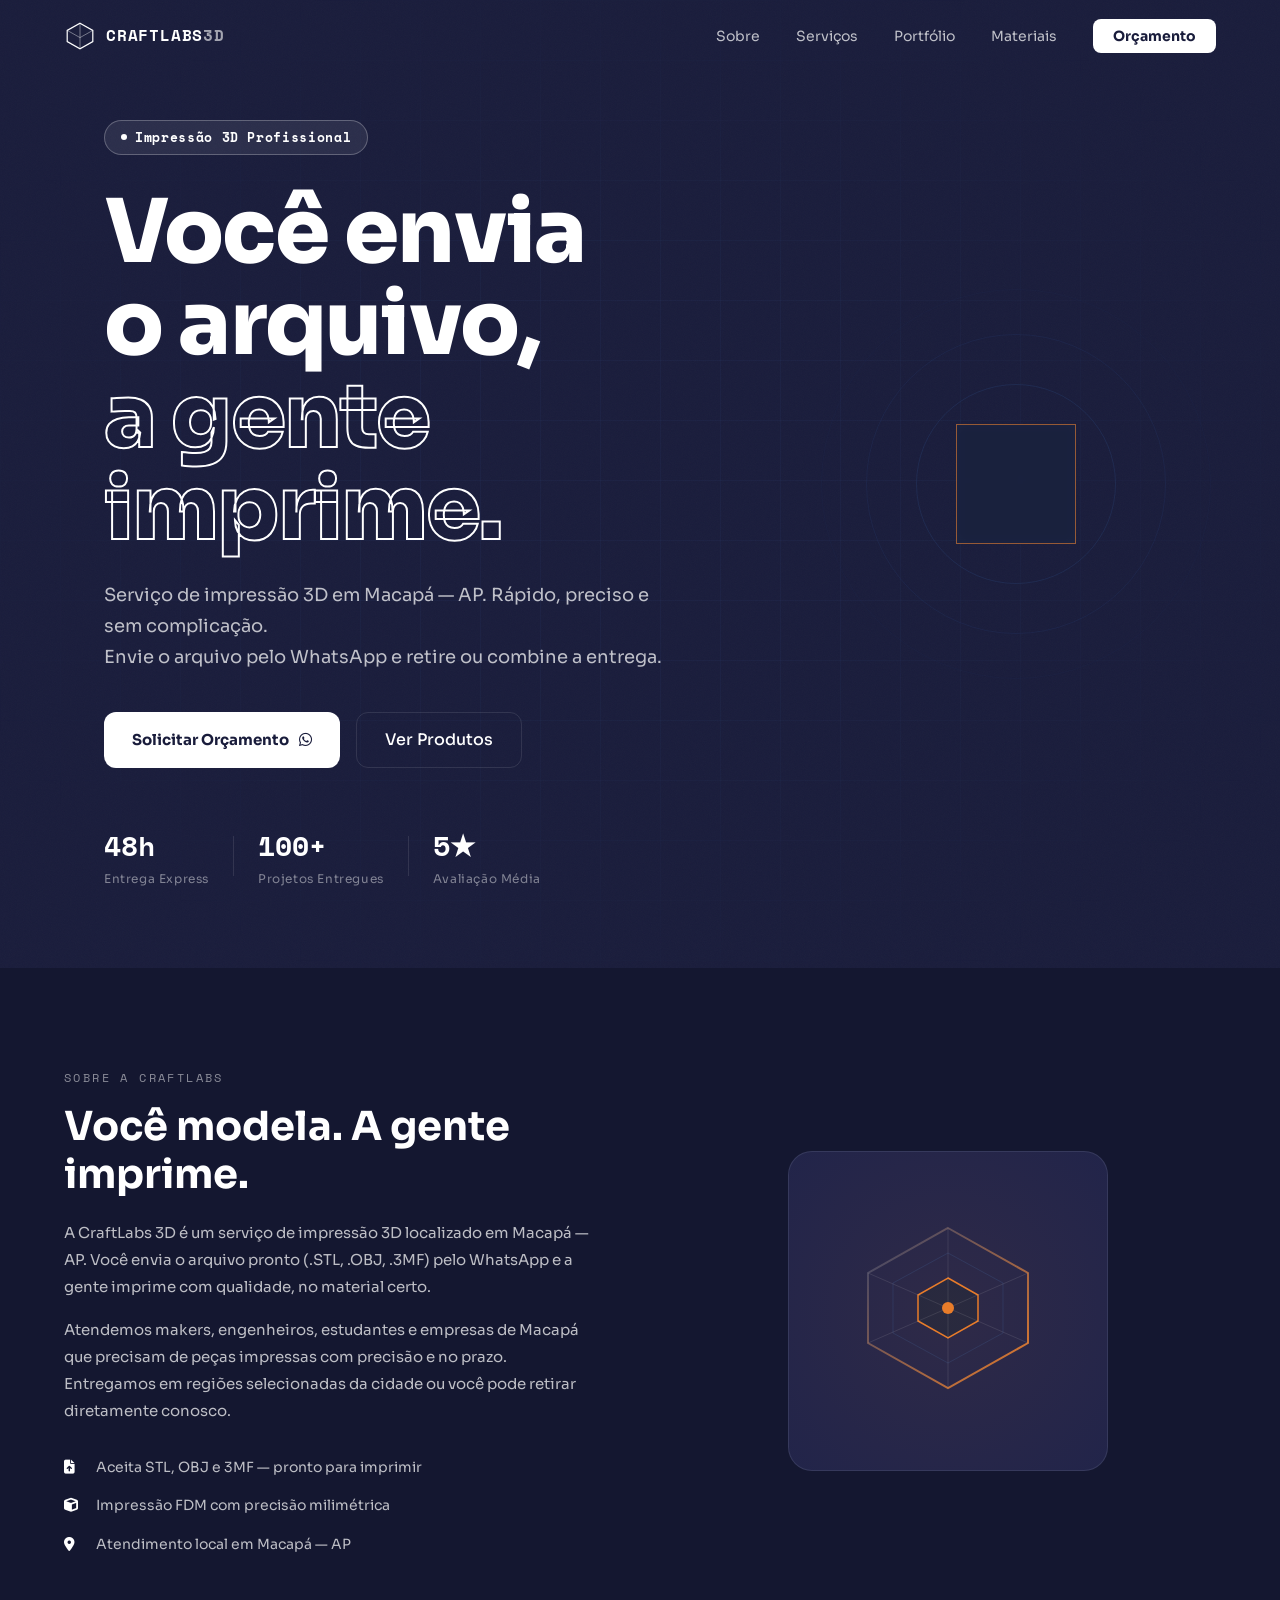
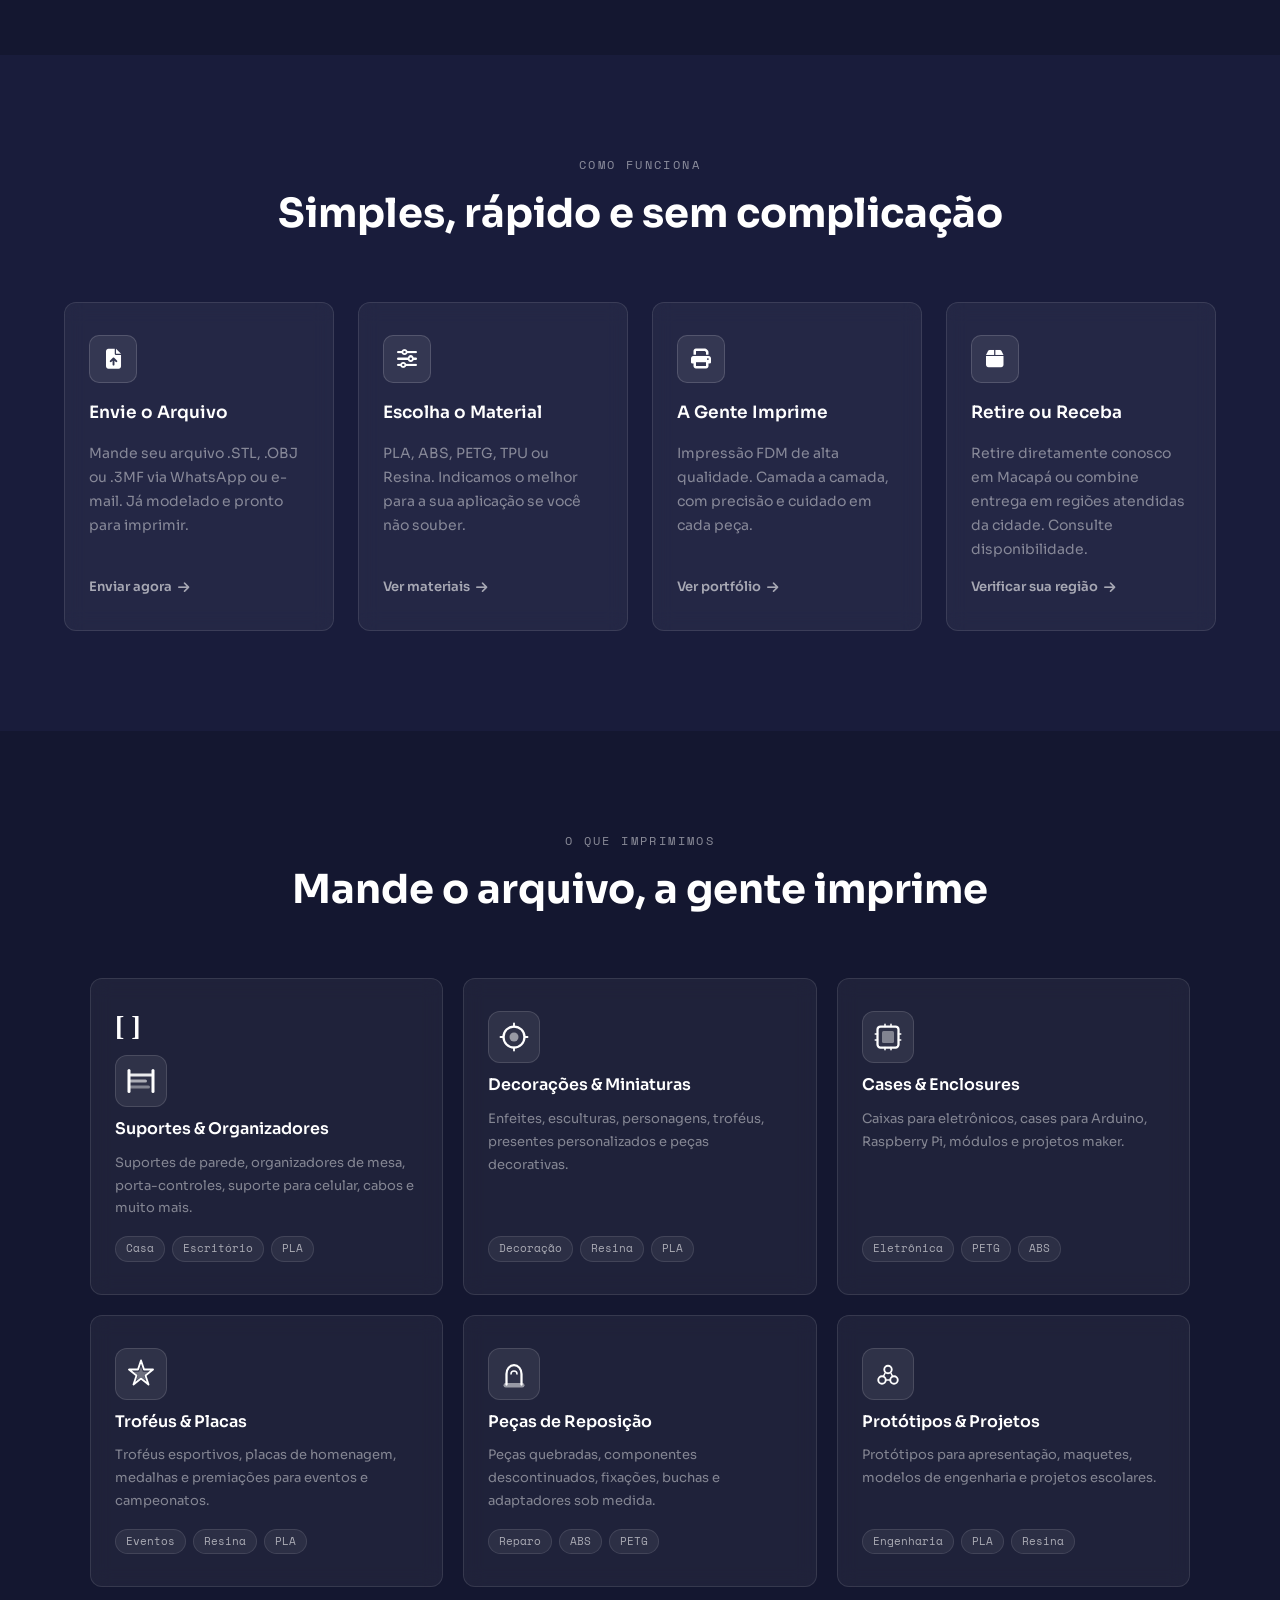
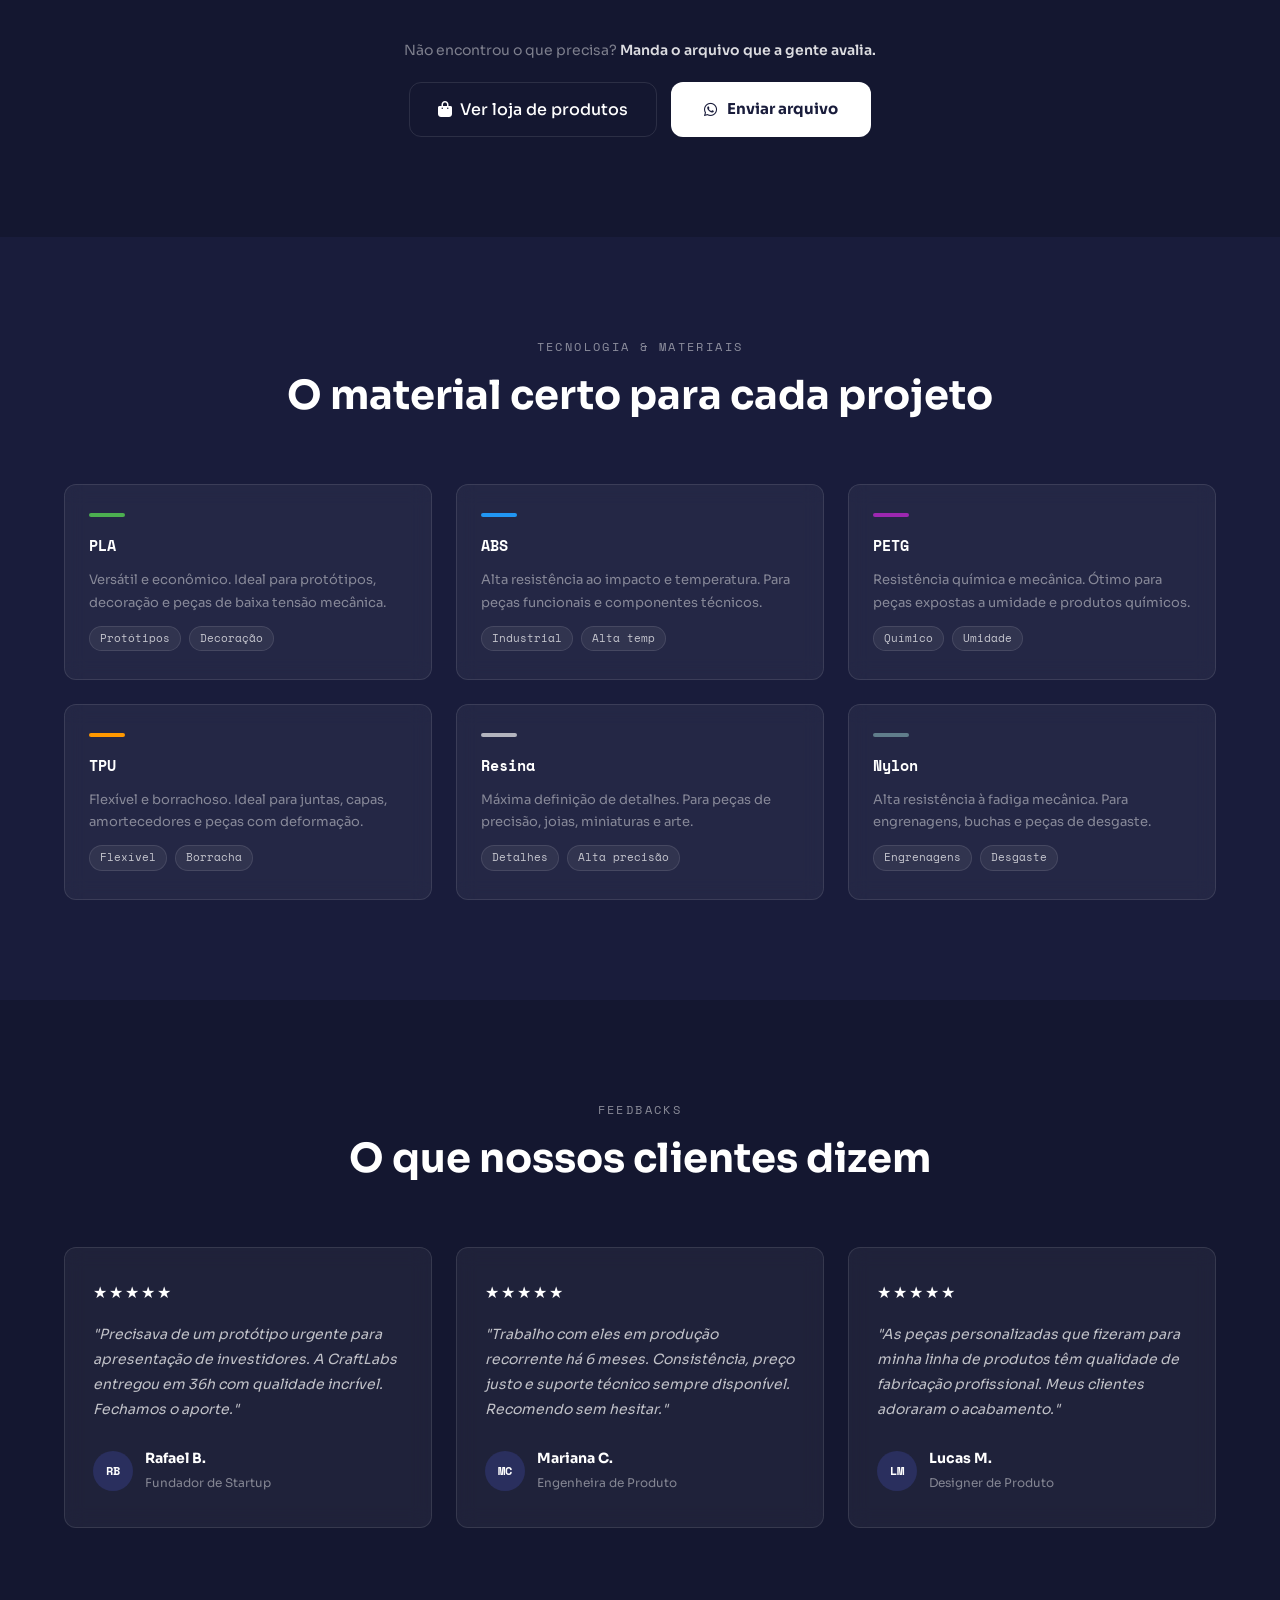
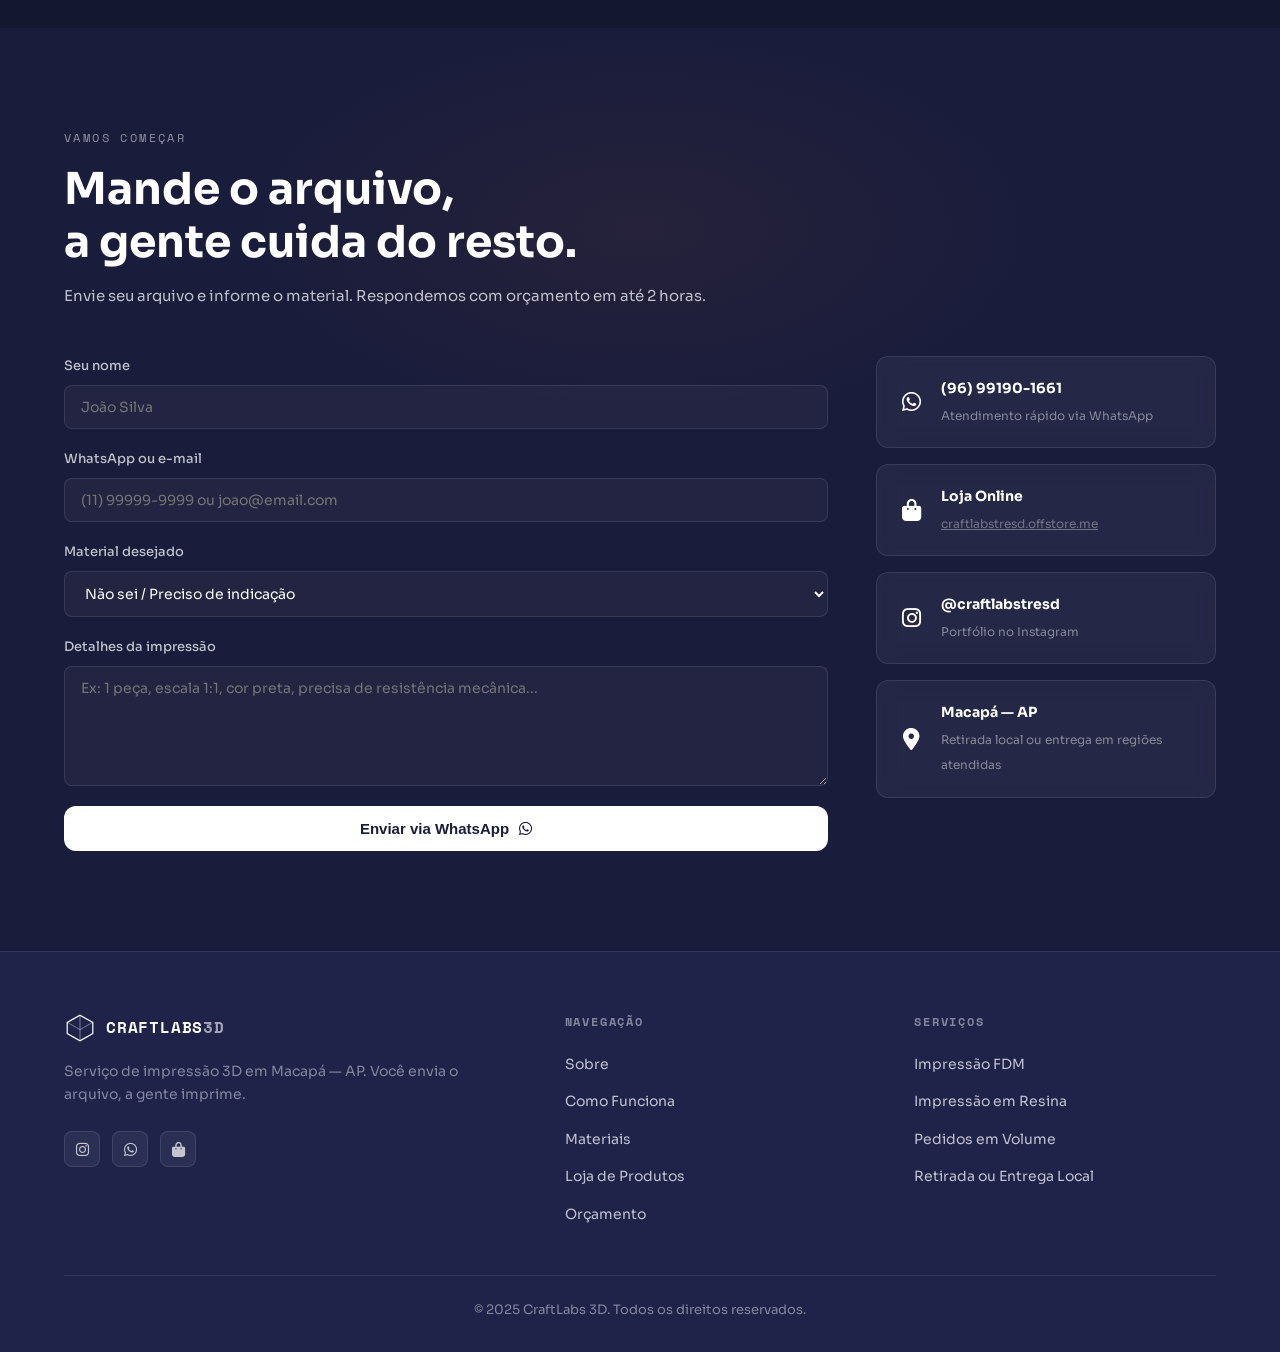
==== index.html @ adea3e86 "Add files via upload" ====
<!DOCTYPE html>
<html lang="pt-BR">
<head>
  <meta charset="UTF-8" />
  <meta name="viewport" content="width=device-width, initial-scale=1.0" />
  <title>CraftLabs 3D — Serviço de Impressão 3D</title>
  <meta name="description" content="CraftLabs 3D: serviço de impressão 3D profissional. Você envia o arquivo, a gente imprime com qualidade e entrega rápido." />
  <link rel="preconnect" href="https://fonts.googleapis.com" />
  <link rel="preconnect" href="https://fonts.gstatic.com" crossorigin />
  <link href="https://fonts.googleapis.com/css2?family=Space+Mono:wght@400;700&family=Sora:wght@300;400;600;700;800&display=swap" rel="stylesheet" />
  <link rel="stylesheet" href="https://cdnjs.cloudflare.com/ajax/libs/font-awesome/6.5.0/css/all.min.css" />
  <link rel="stylesheet" href="style.css" />
</head>
<body>

  <!-- NAV -->
  <nav class="nav" id="nav">
    <div class="nav-container">
      <div class="logo">
        <div class="logo-cube">
          <svg viewBox="0 0 40 40" fill="none" xmlns="http://www.w3.org/2000/svg">
            <path d="M20 4L36 13V27L20 36L4 27V13L20 4Z" stroke="#fff" stroke-width="1.5" fill="none"/>
            <path d="M20 4V36M4 13L20 22M36 13L20 22" stroke="#fff" stroke-width="1" opacity="0.5"/>
          </svg>
        </div>
        <span>CRAFTLABS<span class="logo-accent">3D</span></span>
      </div>
      <ul class="nav-links">
        <li><a href="#sobre">Sobre</a></li>
        <li><a href="#servicos">Serviços</a></li>
        <li><a href="#portfolio">Portfólio</a></li>
        <li><a href="#materiais">Materiais</a></li>
        <li><a href="#contato" class="btn-nav">Orçamento</a></li>
      </ul>
      <button class="nav-toggle" id="navToggle">
        <span></span><span></span><span></span>
      </button>
    </div>
  </nav>

  <!-- HERO -->
  <section class="hero" id="hero">
    <div class="hero-grid"></div>
    <div class="hero-noise"></div>
    <div class="hero-container">
      <div class="hero-badge reveal">
        <span class="dot"></span> Impressão 3D Profissional
      </div>
      <h1 class="hero-title reveal">
        Você envia<br/>o arquivo,<br/>
        <span class="outline-text">a gente imprime.</span>
      </h1>
      <p class="hero-sub reveal">
        Serviço de impressão 3D em Macapá — AP. Rápido, preciso e sem complicação.<br/>
        Envie o arquivo pelo WhatsApp e retire ou combine a entrega.
      </p>
      <div class="hero-ctas reveal">
        <a href="https://wa.me/5596991901661?text=Olá! Vim pelo site da CraftLabs 3D e gostaria de um orçamento." target="_blank" class="btn-primary">
          <span>Solicitar Orçamento</span>
          <i class="fab fa-whatsapp"></i>
        </a>
        <a href="https://craftlabstresd.offstore.me/" target="_blank" class="btn-secondary">Ver Produtos</a>
      </div>
      <div class="hero-stats reveal">
        <div class="stat">
          <span class="stat-num">48h</span>
          <span class="stat-label">Entrega Express</span>
        </div>
        <div class="stat-divider"></div>
        <div class="stat">
          <span class="stat-num">100+</span>
          <span class="stat-label">Projetos Entregues</span>
        </div>
        <div class="stat-divider"></div>
        <div class="stat">
          <span class="stat-num">5★</span>
          <span class="stat-label">Avaliação Média</span>
        </div>
      </div>
    </div>
    <div class="hero-visual">
      <div class="cube-3d">
        <div class="cube-face front"></div>
        <div class="cube-face back"></div>
        <div class="cube-face right"></div>
        <div class="cube-face left"></div>
        <div class="cube-face top"></div>
        <div class="cube-face bottom"></div>
      </div>
      <div class="hero-rings">
        <div class="ring ring-1"></div>
        <div class="ring ring-2"></div>
        <div class="ring ring-3"></div>
      </div>
    </div>
  </section>

  <!-- SOBRE -->
  <section class="sobre" id="sobre">
    <div class="container">
      <div class="sobre-grid">
        <div class="sobre-content reveal">
          <p class="section-tag">Sobre a CraftLabs</p>
          <h2>Você modela. <span class="accent">A gente imprime.</span></h2>
          <p class="sobre-text">
            A CraftLabs 3D é um serviço de impressão 3D localizado em Macapá — AP. 
            Você envia o arquivo pronto (.STL, .OBJ, .3MF) pelo WhatsApp e a gente 
            imprime com qualidade, no material certo.
          </p>
          <p class="sobre-text">
            Atendemos makers, engenheiros, estudantes e empresas de Macapá que precisam 
            de peças impressas com precisão e no prazo. Entregamos em regiões selecionadas 
            da cidade ou você pode retirar diretamente conosco.
          </p>
          <div class="sobre-values">
            <div class="value-item">
              <i class="fas fa-file-upload"></i>
              <span>Aceita STL, OBJ e 3MF — pronto para imprimir</span>
            </div>
            <div class="value-item">
              <i class="fas fa-cube"></i>
              <span>Impressão FDM com precisão milimétrica</span>
            </div>
            <div class="value-item">
              <i class="fas fa-map-marker-alt"></i>
              <span>Atendimento local em Macapá — AP</span>
            </div>
          </div>
        </div>
        <div class="sobre-visual reveal">
          <div class="sobre-card">
            <div class="sobre-card-inner">
              <svg viewBox="0 0 200 200" class="sobre-svg">
                <defs>
                  <linearGradient id="grad1" x1="0%" y1="0%" x2="100%" y2="100%">
                    <stop offset="0%" style="stop-color:#2A3F6F"/>
                    <stop offset="100%" style="stop-color:#E87C2A"/>
                  </linearGradient>
                </defs>
                <polygon points="100,20 180,65 180,135 100,180 20,135 20,65" fill="none" stroke="url(#grad1)" stroke-width="2"/>
                <polygon points="100,45 155,75 155,125 100,155 45,125 45,75" fill="none" stroke="#2A3F6F" stroke-width="1" opacity="0.6"/>
                <polygon points="100,70 130,87 130,113 100,130 70,113 70,87" fill="#1A2340" stroke="#E87C2A" stroke-width="1.5"/>
                <line x1="100" y1="20" x2="100" y2="180" stroke="#fff" stroke-width="0.5" opacity="0.2"/>
                <line x1="20" y1="65" x2="180" y2="135" stroke="#fff" stroke-width="0.5" opacity="0.2"/>
                <line x1="180" y1="65" x2="20" y2="135" stroke="#fff" stroke-width="0.5" opacity="0.2"/>
                <circle cx="100" cy="100" r="6" fill="#E87C2A"/>
              </svg>
            </div>
          </div>
        </div>
      </div>
    </div>
  </section>

  <!-- SERVIÇOS -->
  <section class="servicos" id="servicos">
    <div class="container">
      <div class="section-header reveal">
        <p class="section-tag">Como funciona</p>
        <h2>Simples, rápido <span class="accent">e sem complicação</span></h2>
      </div>
      <div class="servicos-grid">
        <div class="servico-card reveal">
          <div class="card-icon">
            <i class="fas fa-file-upload"></i>
          </div>
          <h3>Envie o Arquivo</h3>
          <p>Mande seu arquivo .STL, .OBJ ou .3MF via WhatsApp ou e-mail. Já modelado e pronto para imprimir.</p>
          <div class="card-footer">
            <span>Enviar agora <i class="fas fa-arrow-right"></i></span>
          </div>
        </div>
        <div class="servico-card reveal">
          <div class="card-icon">
            <i class="fas fa-sliders"></i>
          </div>
          <h3>Escolha o Material</h3>
          <p>PLA, ABS, PETG, TPU ou Resina. Indicamos o melhor para a sua aplicação se você não souber.</p>
          <div class="card-footer">
            <span>Ver materiais <i class="fas fa-arrow-right"></i></span>
          </div>
        </div>
        <div class="servico-card reveal">
          <div class="card-icon">
            <i class="fas fa-print"></i>
          </div>
          <h3>A Gente Imprime</h3>
          <p>Impressão FDM de alta qualidade. Camada a camada, com precisão e cuidado em cada peça.</p>
          <div class="card-footer">
            <span>Ver portfólio <i class="fas fa-arrow-right"></i></span>
          </div>
        </div>
        <div class="servico-card reveal">
          <div class="card-icon">
            <i class="fas fa-box"></i>
          </div>
          <h3>Retire ou Receba</h3>
          <p>Retire diretamente conosco em Macapá ou combine entrega em regiões atendidas da cidade. Consulte disponibilidade.</p>
          <div class="card-footer">
            <span>Verificar sua região <i class="fas fa-arrow-right"></i></span>
          </div>
        </div>
      </div>
    </div>
  </section>

  <!-- O QUE IMPRIMIMOS -->
  <section class="categorias" id="portfolio">
    <div class="container">
      <div class="section-header reveal">
        <p class="section-tag">O que imprimimos</p>
        <h2>Mande o arquivo, <span class="accent">a gente imprime</span></h2>
      </div>
      <div class="cat-grid">

        <div class="cat-card reveal">
          <div class="cat-icon"><i class="fas fa-bracket-square" style="font-size:28px">[ ]</i></div>
          <div class="cat-icon-wrap">
            <svg viewBox="0 0 48 48" fill="none" xmlns="http://www.w3.org/2000/svg" width="36" height="36">
              <rect x="8" y="14" width="32" height="4" rx="2" fill="currentColor" opacity=".9"/>
              <rect x="8" y="22" width="24" height="4" rx="2" fill="currentColor" opacity=".6"/>
              <rect x="8" y="30" width="28" height="4" rx="2" fill="currentColor" opacity=".4"/>
              <rect x="6" y="8" width="4" height="32" rx="2" fill="currentColor"/>
              <rect x="38" y="8" width="4" height="32" rx="2" fill="currentColor"/>
            </svg>
          </div>
          <h3>Suportes & Organizadores</h3>
          <p>Suportes de parede, organizadores de mesa, porta-controles, suporte para celular, cabos e muito mais.</p>
          <div class="cat-tags"><span>Casa</span><span>Escritório</span><span>PLA</span></div>
        </div>

        <div class="cat-card reveal">
          <div class="cat-icon-wrap">
            <svg viewBox="0 0 48 48" fill="none" xmlns="http://www.w3.org/2000/svg" width="36" height="36">
              <circle cx="24" cy="24" r="14" stroke="currentColor" stroke-width="3" fill="none"/>
              <circle cx="24" cy="24" r="6" fill="currentColor" opacity=".5"/>
              <path d="M24 10V6M24 42V38M10 24H6M42 24H38" stroke="currentColor" stroke-width="2.5" stroke-linecap="round"/>
            </svg>
          </div>
          <h3>Decorações & Miniaturas</h3>
          <p>Enfeites, esculturas, personagens, troféus, presentes personalizados e peças decorativas.</p>
          <div class="cat-tags"><span>Decoração</span><span>Resina</span><span>PLA</span></div>
        </div>

        <div class="cat-card reveal">
          <div class="cat-icon-wrap">
            <svg viewBox="0 0 48 48" fill="none" xmlns="http://www.w3.org/2000/svg" width="36" height="36">
              <rect x="10" y="10" width="28" height="28" rx="4" stroke="currentColor" stroke-width="3" fill="none"/>
              <rect x="16" y="16" width="16" height="16" rx="2" fill="currentColor" opacity=".4"/>
              <path d="M10 20H7M10 28H7M38 20H41M38 28H41M20 10V7M28 10V7M20 38V41M28 38V41" stroke="currentColor" stroke-width="2" stroke-linecap="round"/>
            </svg>
          </div>
          <h3>Cases & Enclosures</h3>
          <p>Caixas para eletrônicos, cases para Arduino, Raspberry Pi, módulos e projetos maker.</p>
          <div class="cat-tags"><span>Eletrônica</span><span>PETG</span><span>ABS</span></div>
        </div>

        <div class="cat-card reveal">
          <div class="cat-icon-wrap">
            <svg viewBox="0 0 48 48" fill="none" xmlns="http://www.w3.org/2000/svg" width="36" height="36">
              <path d="M24 6L28 18H40L30 26L34 38L24 30L14 38L18 26L8 18H20L24 6Z" stroke="currentColor" stroke-width="2.5" stroke-linejoin="round" fill="none"/>
              <path d="M24 14L26.5 21H34L28 25.5L30.5 32.5L24 28L17.5 32.5L20 25.5L14 21H21.5L24 14Z" fill="currentColor" opacity=".3"/>
            </svg>
          </div>
          <h3>Troféus & Placas</h3>
          <p>Troféus esportivos, placas de homenagem, medalhas e premiações para eventos e campeonatos.</p>
          <div class="cat-tags"><span>Eventos</span><span>Resina</span><span>PLA</span></div>
        </div>

        <div class="cat-card reveal">
          <div class="cat-icon-wrap">
            <svg viewBox="0 0 48 48" fill="none" xmlns="http://www.w3.org/2000/svg" width="36" height="36">
              <path d="M14 38V24C14 17.4 18.5 12 24 12C29.5 12 34 17.4 34 24V38" stroke="currentColor" stroke-width="3" stroke-linecap="round"/>
              <rect x="10" y="36" width="28" height="6" rx="3" fill="currentColor" opacity=".5"/>
              <path d="M20 24C20 21.8 21.8 20 24 20C26.2 20 28 21.8 28 24" stroke="currentColor" stroke-width="2" stroke-linecap="round" fill="none"/>
            </svg>
          </div>
          <h3>Peças de Reposição</h3>
          <p>Peças quebradas, componentes descontinuados, fixações, buchas e adaptadores sob medida.</p>
          <div class="cat-tags"><span>Reparo</span><span>ABS</span><span>PETG</span></div>
        </div>

        <div class="cat-card reveal">
          <div class="cat-icon-wrap">
            <svg viewBox="0 0 48 48" fill="none" xmlns="http://www.w3.org/2000/svg" width="36" height="36">
              <circle cx="16" cy="32" r="5" stroke="currentColor" stroke-width="2.5" fill="none"/>
              <circle cx="32" cy="32" r="5" stroke="currentColor" stroke-width="2.5" fill="none"/>
              <circle cx="24" cy="18" r="5" stroke="currentColor" stroke-width="2.5" fill="none"/>
              <path d="M20 23L18 27M28 23L30 27M21 32H27" stroke="currentColor" stroke-width="2" stroke-linecap="round"/>
            </svg>
          </div>
          <h3>Protótipos & Projetos</h3>
          <p>Protótipos para apresentação, maquetes, modelos de engenharia e projetos escolares.</p>
          <div class="cat-tags"><span>Engenharia</span><span>PLA</span><span>Resina</span></div>
        </div>

      </div>
      <div class="cat-cta reveal">
        <p class="cat-obs">Não encontrou o que precisa? <strong>Manda o arquivo que a gente avalia.</strong></p>
        <div class="cat-cta-btns">
          <a href="https://craftlabstresd.offstore.me/" target="_blank" class="btn-secondary">
            <i class="fas fa-shopping-bag"></i> Ver loja de produtos
          </a>
          <a href="https://wa.me/5596991901661?text=Olá! Tenho um arquivo para imprimir." target="_blank" class="btn-primary">
            <i class="fab fa-whatsapp"></i> Enviar arquivo
          </a>
        </div>
      </div>
    </div>
  </section>

  <!-- MATERIAIS -->
  <section class="materiais" id="materiais">
    <div class="container">
      <div class="section-header reveal">
        <p class="section-tag">Tecnologia & Materiais</p>
        <h2>O material <span class="accent">certo</span> para cada projeto</h2>
      </div>
      <div class="materiais-grid">
        <div class="material-card reveal">
          <div class="material-indicator pla"></div>
          <h4>PLA</h4>
          <p>Versátil e econômico. Ideal para protótipos, decoração e peças de baixa tensão mecânica.</p>
          <div class="material-tags">
            <span>Protótipos</span>
            <span>Decoração</span>
          </div>
        </div>
        <div class="material-card reveal">
          <div class="material-indicator abs"></div>
          <h4>ABS</h4>
          <p>Alta resistência ao impacto e temperatura. Para peças funcionais e componentes técnicos.</p>
          <div class="material-tags">
            <span>Industrial</span>
            <span>Alta temp</span>
          </div>
        </div>
        <div class="material-card reveal">
          <div class="material-indicator petg"></div>
          <h4>PETG</h4>
          <p>Resistência química e mecânica. Ótimo para peças expostas a umidade e produtos químicos.</p>
          <div class="material-tags">
            <span>Químico</span>
            <span>Umidade</span>
          </div>
        </div>
        <div class="material-card reveal">
          <div class="material-indicator tpu"></div>
          <h4>TPU</h4>
          <p>Flexível e borrachoso. Ideal para juntas, capas, amortecedores e peças com deformação.</p>
          <div class="material-tags">
            <span>Flexível</span>
            <span>Borracha</span>
          </div>
        </div>
        <div class="material-card reveal">
          <div class="material-indicator resina"></div>
          <h4>Resina</h4>
          <p>Máxima definição de detalhes. Para peças de precisão, joias, miniaturas e arte.</p>
          <div class="material-tags">
            <span>Detalhes</span>
            <span>Alta precisão</span>
          </div>
        </div>
        <div class="material-card reveal">
          <div class="material-indicator nylon"></div>
          <h4>Nylon</h4>
          <p>Alta resistência à fadiga mecânica. Para engrenagens, buchas e peças de desgaste.</p>
          <div class="material-tags">
            <span>Engrenagens</span>
            <span>Desgaste</span>
          </div>
        </div>
      </div>
    </div>
  </section>

  <!-- DEPOIMENTOS -->
  <section class="depoimentos" id="depoimentos">
    <div class="container">
      <div class="section-header reveal">
        <p class="section-tag">Feedbacks</p>
        <h2>O que nossos <span class="accent">clientes</span> dizem</h2>
      </div>
      <div class="depoimentos-grid">
        <div class="depoimento-card reveal">
          <div class="stars">★★★★★</div>
          <p>"Precisava de um protótipo urgente para apresentação de investidores. A CraftLabs entregou em 36h com qualidade incrível. Fechamos o aporte."</p>
          <div class="depoimento-author">
            <div class="author-avatar">RB</div>
            <div>
              <strong>Rafael B.</strong>
              <span>Fundador de Startup</span>
            </div>
          </div>
        </div>
        <div class="depoimento-card reveal">
          <div class="stars">★★★★★</div>
          <p>"Trabalho com eles em produção recorrente há 6 meses. Consistência, preço justo e suporte técnico sempre disponível. Recomendo sem hesitar."</p>
          <div class="depoimento-author">
            <div class="author-avatar">MC</div>
            <div>
              <strong>Mariana C.</strong>
              <span>Engenheira de Produto</span>
            </div>
          </div>
        </div>
        <div class="depoimento-card reveal">
          <div class="stars">★★★★★</div>
          <p>"As peças personalizadas que fizeram para minha linha de produtos têm qualidade de fabricação profissional. Meus clientes adoraram o acabamento."</p>
          <div class="depoimento-author">
            <div class="author-avatar">LM</div>
            <div>
              <strong>Lucas M.</strong>
              <span>Designer de Produto</span>
            </div>
          </div>
        </div>
      </div>
    </div>
  </section>

  <!-- CONTATO / CTA FINAL -->
  <section class="contato" id="contato">
    <div class="contato-bg"></div>
    <div class="container">
      <div class="contato-content reveal">
        <p class="section-tag">Vamos começar</p>
        <h2>Mande o arquivo,<br/><span class="accent">a gente cuida do resto.</span></h2>
        <p class="contato-sub">Envie seu arquivo e informe o material. Respondemos com orçamento em até 2 horas.</p>
        <div class="contato-grid">
          <div class="contato-form">
            <div class="form-group">
              <label>Seu nome</label>
              <input type="text" placeholder="João Silva" />
            </div>
            <div class="form-group">
              <label>WhatsApp ou e-mail</label>
              <input type="text" placeholder="(11) 99999-9999 ou joao@email.com" />
            </div>
            <div class="form-group">
              <label>Material desejado</label>
              <select>
                <option>Não sei / Preciso de indicação</option>
                <option>PLA</option>
                <option>ABS</option>
                <option>PETG</option>
                <option>TPU (flexível)</option>
                <option>Resina</option>
                <option>Nylon</option>
              </select>
            </div>
            <div class="form-group">
              <label>Detalhes da impressão</label>
              <textarea placeholder="Ex: 1 peça, escala 1:1, cor preta, precisa de resistência mecânica..."></textarea>
            </div>
            <button class="btn-primary btn-full" onclick="sendWhatsApp()">
              <span>Enviar via WhatsApp</span>
              <i class="fab fa-whatsapp"></i>
            </button>
          </div>
          <div class="contato-info">
            <div class="info-card">
              <i class="fab fa-whatsapp"></i>
              <div>
                <strong>(96) 99190-1661</strong>
                <span>Atendimento rápido via WhatsApp</span>
              </div>
            </div>
            <div class="info-card">
              <i class="fas fa-shopping-bag"></i>
              <div>
                <strong>Loja Online</strong>
                <span><a href="https://craftlabstresd.offstore.me/" target="_blank" style="color:inherit;text-decoration:underline;opacity:.8">craftlabstresd.offstore.me</a></span>
              </div>
            </div>
            <div class="info-card">
              <i class="fab fa-instagram"></i>
              <div>
                <strong>@craftlabstresd</strong>
                <span>Portfólio no Instagram</span>
              </div>
            </div>
            <div class="info-card">
              <i class="fas fa-map-marker-alt"></i>
              <div>
                <strong>Macapá — AP</strong>
                <span>Retirada local ou entrega em regiões atendidas</span>
              </div>
            </div>
          </div>
        </div>
      </div>
    </div>
  </section>

  <!-- FOOTER -->
  <footer class="footer">
    <div class="container">
      <div class="footer-grid">
        <div class="footer-brand">
          <div class="logo">
            <div class="logo-cube">
              <svg viewBox="0 0 40 40" fill="none">
                <path d="M20 4L36 13V27L20 36L4 27V13L20 4Z" stroke="#fff" stroke-width="1.5" fill="none"/>
                <path d="M20 4V36M4 13L20 22M36 13L20 22" stroke="#fff" stroke-width="1" opacity="0.5"/>
              </svg>
            </div>
            <span>CRAFTLABS<span class="logo-accent">3D</span></span>
          </div>
          <p>Serviço de impressão 3D em Macapá — AP. Você envia o arquivo, a gente imprime.</p>
          <div class="social-links">
            <a href="https://instagram.com/craftlabstresd" target="_blank"><i class="fab fa-instagram"></i></a>
            <a href="https://wa.me/5596991901661" target="_blank"><i class="fab fa-whatsapp"></i></a>
            <a href="https://craftlabstresd.offstore.me/" target="_blank"><i class="fas fa-shopping-bag"></i></a>
          </div>
        </div>
        <div class="footer-links">
          <h5>Navegação</h5>
          <ul>
            <li><a href="#sobre">Sobre</a></li>
            <li><a href="#servicos">Como Funciona</a></li>
            <li><a href="#materiais">Materiais</a></li>
            <li><a href="https://craftlabstresd.offstore.me/" target="_blank">Loja de Produtos</a></li>
            <li><a href="#contato">Orçamento</a></li>
          </ul>
        </div>
        <div class="footer-links">
          <h5>Serviços</h5>
          <ul>
            <li><a href="#">Impressão FDM</a></li>
            <li><a href="#">Impressão em Resina</a></li>
            <li><a href="#">Pedidos em Volume</a></li>
            <li><a href="#">Retirada ou Entrega Local</a></li>
          </ul>
        </div>
      </div>
      <div class="footer-bottom">
        <p>© 2025 CraftLabs 3D. Todos os direitos reservados.</p>
      </div>
    </div>
  </footer>

  <script src="script.js"></script>
</body>
</html>
---- style.css ----
/* ============================================
   CRAFTLABS 3D — STYLESHEET
   ============================================ */

:root {
  --bg: #191C3B;
  --bg-2: #141730;
  --navy: #1F234A;
  --navy-light: #2A2F5E;
  --accent: #FFFFFF;
  --accent-dim: rgba(255, 255, 255, 0.08);
  --white: #FFFFFF;
  --grey: rgba(255,255,255,0.45);
  --grey-light: rgba(255,255,255,0.72);
  --border: rgba(255,255,255,0.1);
  --card-bg: rgba(255, 255, 255, 0.05);
  --font-display: 'Space Mono', monospace;
  --font-body: 'Sora', sans-serif;
  --transition: 0.3s cubic-bezier(0.4, 0, 0.2, 1);
  --radius: 12px;
}

/* ─── RESET ─── */
*, *::before, *::after { box-sizing: border-box; margin: 0; padding: 0; }
html { scroll-behavior: smooth; }
body {
  background: var(--bg);
  color: var(--white);
  font-family: var(--font-body);
  font-size: 16px;
  line-height: 1.6;
  overflow-x: hidden;
}
img { max-width: 100%; display: block; }
a { text-decoration: none; color: inherit; }
ul { list-style: none; }

/* ─── CONTAINER ─── */
.container {
  max-width: 1200px;
  margin: 0 auto;
  padding: 0 24px;
}

/* ─── SECTION COMMON ─── */
section { padding: 100px 0; }
.section-tag {
  font-family: var(--font-display);
  font-size: 12px;
  letter-spacing: 0.2em;
  text-transform: uppercase;
  color: rgba(255,255,255,0.5);
  display: block;
  margin-bottom: 16px;
}
.section-header {
  text-align: center;
  margin-bottom: 64px;
}
.section-header h2 { font-size: clamp(28px, 4vw, 40px); font-weight: 700; }
h2 { font-family: var(--font-body); font-weight: 700; line-height: 1.2; }
.accent { color: var(--accent); }

/* ─── REVEAL ANIMATION ─── */
.reveal {
  opacity: 0;
  transform: translateY(32px);
  transition: opacity 0.7s ease, transform 0.7s ease;
}
.reveal.visible {
  opacity: 1;
  transform: translateY(0);
}

/* ─── BUTTONS ─── */
.btn-primary {
  display: inline-flex;
  align-items: center;
  gap: 10px;
  background: #FFFFFF;
  color: #191C3B;
  padding: 14px 28px;
  border-radius: var(--radius);
  font-weight: 700;
  font-size: 15px;
  border: none;
  cursor: pointer;
  transition: var(--transition);
  position: relative;
  overflow: hidden;
}
.btn-primary::before {
  content: '';
  position: absolute;
  inset: 0;
  background: rgba(0,0,0,0.08);
  opacity: 0;
  transition: var(--transition);
}
.btn-primary:hover::before { opacity: 1; }
.btn-primary:hover { transform: translateY(-2px); box-shadow: 0 8px 30px rgba(255,255,255,0.2); }
.btn-primary.btn-full { width: 100%; justify-content: center; }

.btn-secondary {
  display: inline-flex;
  align-items: center;
  gap: 8px;
  background: transparent;
  color: var(--white);
  padding: 14px 28px;
  border-radius: var(--radius);
  font-weight: 500;
  border: 1px solid var(--border);
  cursor: pointer;
  transition: var(--transition);
}
.btn-secondary:hover {
  border-color: var(--accent);
  color: var(--accent);
  transform: translateY(-2px);
}

/* ─── NAV ─── */
.nav {
  position: fixed;
  top: 0; left: 0; right: 0;
  z-index: 100;
  padding: 20px 0;
  transition: var(--transition);
}
.nav.scrolled {
  background: rgba(25, 28, 59, 0.97);
  backdrop-filter: blur(20px);
  padding: 14px 0;
  border-bottom: 1px solid var(--border);
}
.nav-container {
  max-width: 1200px;
  margin: 0 auto;
  padding: 0 24px;
  display: flex;
  align-items: center;
  justify-content: space-between;
}
.logo {
  display: flex;
  align-items: center;
  gap: 10px;
  font-family: var(--font-display);
  font-size: 16px;
  font-weight: 700;
  letter-spacing: 0.05em;
}
.logo-cube { width: 32px; height: 32px; }
.logo-accent { opacity: 0.6; }
.nav-links {
  display: flex;
  align-items: center;
  gap: 36px;
}
.nav-links a {
  font-size: 14px;
  color: var(--grey-light);
  transition: var(--transition);
}
.nav-links a:hover { color: var(--white); }
.btn-nav {
  background: #FFFFFF !important;
  color: #191C3B !important;
  padding: 8px 20px;
  border-radius: 8px;
  font-weight: 700;
}
.btn-nav:hover { opacity: 0.9; }
.nav-toggle {
  display: none;
  flex-direction: column;
  gap: 5px;
  background: none;
  border: none;
  cursor: pointer;
  padding: 4px;
}
.nav-toggle span {
  display: block;
  width: 24px;
  height: 2px;
  background: var(--white);
  border-radius: 2px;
  transition: var(--transition);
}

/* ─── HERO ─── */
.hero {
  min-height: 100vh;
  display: flex;
  align-items: center;
  position: relative;
  overflow: hidden;
  padding: 120px 0 80px;
}
.hero-grid {
  position: absolute;
  inset: 0;
  background-image:
    linear-gradient(rgba(42, 63, 111, 0.15) 1px, transparent 1px),
    linear-gradient(90deg, rgba(42, 63, 111, 0.15) 1px, transparent 1px);
  background-size: 60px 60px;
  mask-image: radial-gradient(ellipse at center, black 30%, transparent 80%);
}
.hero-noise {
  position: absolute;
  inset: 0;
  opacity: 0.03;
  background-image: url("data:image/svg+xml,%3Csvg viewBox='0 0 256 256' xmlns='http://www.w3.org/2000/svg'%3E%3Cfilter id='noise'%3E%3CfeTurbulence type='fractalNoise' baseFrequency='0.9' numOctaves='4' stitchTiles='stitch'/%3E%3C/filter%3E%3Crect width='100%25' height='100%25' filter='url(%23noise)'/%3E%3C/svg%3E");
  background-size: 200px 200px;
}
.hero-container {
  position: relative;
  z-index: 2;
  max-width: 700px;
  width: 100%;
  padding: 0 32px;
  margin: 0 auto 0 max(32px, calc((100vw - 1200px) / 2 + 32px));
}
.hero-badge {
  display: inline-flex;
  align-items: center;
  gap: 8px;
  background: rgba(255,255,255,0.08);
  border: 1px solid rgba(255,255,255,0.25);
  color: #FFFFFF;
  padding: 6px 16px;
  border-radius: 100px;
  font-size: 13px;
  font-weight: 600;
  margin-bottom: 32px;
  font-family: var(--font-display);
  letter-spacing: 0.05em;
}
.dot {
  width: 6px; height: 6px;
  border-radius: 50%;
  background: #FFFFFF;
  animation: pulse 2s infinite;
}
@keyframes pulse {
  0%, 100% { opacity: 1; transform: scale(1); }
  50% { opacity: 0.35; transform: scale(1.3); }
}
.hero-title {
  font-family: var(--font-body);
  font-size: clamp(48px, 7vw, 88px);
  font-weight: 800;
  line-height: 1.05;
  letter-spacing: -0.02em;
  margin-bottom: 24px;
}
.outline-text {
  -webkit-text-stroke: 2px var(--white);
  color: transparent;
}
.hero-sub {
  font-size: clamp(15px, 2vw, 18px);
  color: rgba(255,255,255,0.72);
  line-height: 1.7;
  margin-bottom: 40px;
  max-width: 560px;
  width: 100%;
}
.hero-ctas {
  display: flex;
  gap: 16px;
  flex-wrap: wrap;
  margin-bottom: 56px;
}
.hero-stats {
  display: flex;
  align-items: center;
  gap: 24px;
}
.stat-num {
  display: block;
  font-family: var(--font-display);
  font-size: 28px;
  font-weight: 700;
  color: var(--accent);
}
.stat-label {
  display: block;
  font-size: 12px;
  color: var(--grey);
  letter-spacing: 0.05em;
}
.stat-divider {
  width: 1px;
  height: 40px;
  background: var(--border);
}

/* 3D Cube Visual */
.hero-visual {
  position: absolute;
  right: 5%;
  top: 50%;
  transform: translateY(-50%);
  display: flex;
  align-items: center;
  justify-content: center;
  width: 400px;
  height: 400px;
}
.cube-3d {
  width: 120px;
  height: 120px;
  transform-style: preserve-3d;
  animation: rotateCube 12s linear infinite;
  position: relative;
}
@keyframes rotateCube {
  from { transform: rotateX(20deg) rotateY(0deg); }
  to { transform: rotateX(20deg) rotateY(360deg); }
}
.cube-face {
  position: absolute;
  width: 120px;
  height: 120px;
  border: 1px solid rgba(42, 63, 111, 0.8);
  background: rgba(26, 35, 64, 0.4);
  backdrop-filter: blur(4px);
}
.cube-face.front  { transform: translateZ(60px); border-color: rgba(232,124,42,0.6); }
.cube-face.back   { transform: rotateY(180deg) translateZ(60px); }
.cube-face.right  { transform: rotateY(90deg) translateZ(60px); border-color: rgba(42,63,111,0.8); }
.cube-face.left   { transform: rotateY(-90deg) translateZ(60px); }
.cube-face.top    { transform: rotateX(90deg) translateZ(60px); }
.cube-face.bottom { transform: rotateX(-90deg) translateZ(60px); }

.hero-rings { position: absolute; inset: 0; display: flex; align-items: center; justify-content: center; }
.ring {
  position: absolute;
  border-radius: 50%;
  border: 1px solid;
  animation: ringPulse 4s ease-in-out infinite;
}
.ring-1 { width: 200px; height: 200px; border-color: rgba(42,63,111,0.4); animation-delay: 0s; }
.ring-2 { width: 300px; height: 300px; border-color: rgba(42,63,111,0.25); animation-delay: 0.8s; }
.ring-3 { width: 390px; height: 390px; border-color: rgba(42,63,111,0.1); animation-delay: 1.6s; }
@keyframes ringPulse {
  0%, 100% { transform: scale(1); opacity: 1; }
  50% { transform: scale(1.03); opacity: 0.6; }
}

/* ─── SOBRE ─── */
.sobre { background: var(--bg-2); }
.sobre-grid {
  display: grid;
  grid-template-columns: 1fr 1fr;
  gap: 80px;
  align-items: center;
}
.sobre-content h2 { font-size: clamp(28px, 3.5vw, 40px); margin-bottom: 20px; }
.sobre-text { color: var(--grey-light); margin-bottom: 16px; font-size: 15px; line-height: 1.8; }
.sobre-values { margin-top: 32px; display: flex; flex-direction: column; gap: 16px; }
.value-item {
  display: flex;
  align-items: center;
  gap: 12px;
  color: var(--grey-light);
  font-size: 14px;
}
.value-item i { color: var(--accent); width: 20px; }
.sobre-visual { display: flex; justify-content: center; }
.sobre-card {
  width: 320px;
  height: 320px;
  background: var(--navy);
  border: 1px solid var(--border);
  border-radius: 24px;
  display: flex;
  align-items: center;
  justify-content: center;
  position: relative;
  overflow: hidden;
}
.sobre-card::before {
  content: '';
  position: absolute;
  top: -50%;
  left: -50%;
  width: 200%;
  height: 200%;
  background: radial-gradient(circle, rgba(232,124,42,0.08) 0%, transparent 60%);
  animation: rotate 8s linear infinite;
}
@keyframes rotate { from { transform: rotate(0); } to { transform: rotate(360deg); } }
.sobre-svg { width: 200px; height: 200px; }

/* ─── SERVIÇOS ─── */
.servicos { background: var(--bg); }
.servicos-grid {
  display: grid;
  grid-template-columns: repeat(4, 1fr);
  gap: 24px;
}
.servico-card {
  background: var(--card-bg);
  border: 1px solid var(--border);
  border-radius: var(--radius);
  padding: 32px 24px;
  transition: var(--transition);
  cursor: pointer;
  display: flex;
  flex-direction: column;
  gap: 16px;
  backdrop-filter: blur(10px);
}
.servico-card:hover {
  border-color: var(--accent);
  transform: translateY(-6px);
  box-shadow: 0 20px 40px rgba(0,0,0,0.3), 0 0 0 1px rgba(232,124,42,0.2);
}
.card-icon {
  width: 48px;
  height: 48px;
  background: rgba(255,255,255,0.08);
  border: 1px solid rgba(255,255,255,0.15);
  border-radius: 10px;
  display: flex;
  align-items: center;
  justify-content: center;
  color: #FFFFFF;
  font-size: 20px;
}
.servico-card h3 { font-size: 17px; font-weight: 600; }
.servico-card p { font-size: 14px; color: var(--grey); line-height: 1.7; flex: 1; }
.card-footer span {
  font-size: 13px;
  color: rgba(255,255,255,0.6);
  font-weight: 600;
  display: flex;
  align-items: center;
  gap: 6px;
  transition: var(--transition);
}
.servico-card:hover .card-footer span { gap: 10px; color: #fff; }
.servico-card:hover {
  border-color: rgba(255,255,255,0.35);
  transform: translateY(-6px);
  box-shadow: 0 20px 40px rgba(0,0,0,0.3);
}

/* ─── CATEGORIAS ─── */
.categorias { background: var(--bg-2); }
.cat-grid {
  display: grid;
  grid-template-columns: repeat(3, 1fr);
  gap: 20px;
  max-width: 1100px;
  margin: 0 auto;
}
.cat-card {
  background: var(--card-bg);
  border: 1px solid var(--border);
  border-radius: var(--radius);
  padding: 32px 24px;
  display: flex;
  flex-direction: column;
  gap: 12px;
  transition: var(--transition);
  backdrop-filter: blur(10px);
  cursor: default;
}
.cat-card:hover {
  border-color: rgba(255,255,255,0.3);
  transform: translateY(-5px);
  box-shadow: 0 16px 40px rgba(0,0,0,0.25);
}
.cat-icon-wrap {
  width: 52px;
  height: 52px;
  background: rgba(255,255,255,0.07);
  border: 1px solid rgba(255,255,255,0.13);
  border-radius: 12px;
  display: flex;
  align-items: center;
  justify-content: center;
  color: #fff;
  flex-shrink: 0;
}
.cat-card h3 { font-size: 16px; font-weight: 600; line-height: 1.3; }
.cat-card p { font-size: 13px; color: var(--grey); line-height: 1.75; flex: 1; }
.cat-tags { display: flex; gap: 7px; flex-wrap: wrap; margin-top: 4px; }
.cat-tags span {
  font-size: 11px;
  background: rgba(255,255,255,0.06);
  border: 1px solid rgba(255,255,255,0.1);
  padding: 3px 10px;
  border-radius: 100px;
  color: rgba(255,255,255,0.6);
  font-family: var(--font-display);
}
.cat-cta {
  text-align: center;
  margin-top: 52px;
  display: flex;
  flex-direction: column;
  align-items: center;
  gap: 20px;
}
.cat-obs {
  font-size: 14px;
  color: var(--grey);
}
.cat-obs strong { color: rgba(255,255,255,0.85); font-weight: 600; }
.cat-cta .btn-primary,
.cat-cta .btn-secondary { min-width: 200px; justify-content: center; }
.cat-cta-btns {
  display: flex;
  gap: 14px;
  flex-wrap: wrap;
  justify-content: center;
}

/* ─── MATERIAIS ─── */
.materiais { background: var(--bg); }
.materiais-grid {
  display: grid;
  grid-template-columns: repeat(3, 1fr);
  gap: 24px;
}
.material-card {
  background: var(--card-bg);
  border: 1px solid var(--border);
  border-radius: var(--radius);
  padding: 28px 24px;
  transition: var(--transition);
  backdrop-filter: blur(10px);
  display: flex;
  flex-direction: column;
  gap: 12px;
}
.material-card:hover { border-color: var(--navy-light); transform: translateY(-4px); }
.material-indicator {
  width: 36px;
  height: 4px;
  border-radius: 4px;
  margin-bottom: 4px;
}
.pla { background: #4CAF50; }
.abs { background: #2196F3; }
.petg { background: #9C27B0; }
.tpu { background: #FF9800; }
.resina { background: rgba(255,255,255,0.65); }
.nylon { background: #607D8B; }
.material-card h4 { font-family: var(--font-display); font-size: 15px; }
.material-card p { font-size: 13px; color: var(--grey); line-height: 1.7; flex: 1; }
.material-tags { display: flex; gap: 8px; flex-wrap: wrap; }
.material-tags span {
  font-size: 11px;
  background: rgba(255,255,255,0.06);
  border: 1px solid var(--border);
  padding: 3px 10px;
  border-radius: 100px;
  color: var(--grey-light);
  font-family: var(--font-display);
}

/* ─── DEPOIMENTOS ─── */
.depoimentos { background: var(--bg-2); }
.depoimentos-grid {
  display: grid;
  grid-template-columns: repeat(3, 1fr);
  gap: 24px;
}
.depoimento-card {
  background: var(--card-bg);
  border: 1px solid var(--border);
  border-radius: var(--radius);
  padding: 32px 28px;
  display: flex;
  flex-direction: column;
  gap: 16px;
  transition: var(--transition);
  backdrop-filter: blur(10px);
}
.depoimento-card:hover { border-color: var(--navy-light); transform: translateY(-4px); }
.stars { color: #FFFFFF; font-size: 16px; letter-spacing: 2px; }
.depoimento-card p { font-size: 14px; color: var(--grey-light); line-height: 1.8; flex: 1; font-style: italic; }
.depoimento-author {
  display: flex;
  align-items: center;
  gap: 12px;
  margin-top: 8px;
}
.author-avatar {
  width: 40px;
  height: 40px;
  background: var(--navy-light);
  border-radius: 50%;
  display: flex;
  align-items: center;
  justify-content: center;
  font-family: var(--font-display);
  font-size: 12px;
  font-weight: 700;
  color: var(--accent);
  flex-shrink: 0;
}
.depoimento-author strong { display: block; font-size: 14px; }
.depoimento-author span { font-size: 12px; color: var(--grey); }

/* ─── CONTATO ─── */
.contato {
  background: var(--bg);
  position: relative;
  overflow: hidden;
}
.contato-bg {
  position: absolute;
  top: 0; left: 50%;
  transform: translateX(-50%);
  width: 800px;
  height: 400px;
  background: radial-gradient(ellipse, rgba(232,124,42,0.06) 0%, transparent 70%);
  pointer-events: none;
}
.contato-content { position: relative; z-index: 1; }
.contato-content h2 { font-size: clamp(28px, 4vw, 44px); margin-bottom: 16px; }
.contato-sub { color: var(--grey-light); margin-bottom: 48px; font-size: 15px; }
.contato-grid {
  display: grid;
  grid-template-columns: 1fr 340px;
  gap: 48px;
  align-items: start;
}
.contato-form { display: flex; flex-direction: column; gap: 20px; }
.form-group { display: flex; flex-direction: column; gap: 8px; }
.form-group label { font-size: 13px; font-weight: 500; color: var(--grey-light); }
.form-group input,
.form-group select,
.form-group textarea {
  background: rgba(255,255,255,0.04);
  border: 1px solid var(--border);
  border-radius: 8px;
  padding: 12px 16px;
  color: var(--white);
  font-family: var(--font-body);
  font-size: 14px;
  transition: var(--transition);
  outline: none;
}
.form-group input:focus,
.form-group select:focus,
.form-group textarea:focus {
  border-color: var(--accent);
  background: rgba(232,124,42,0.04);
}
.form-group textarea { resize: vertical; min-height: 120px; }
.form-group select { cursor: pointer; }
.form-group select option { background: var(--navy); }
.contato-info { display: flex; flex-direction: column; gap: 16px; }
.info-card {
  display: flex;
  align-items: center;
  gap: 16px;
  padding: 20px;
  background: var(--card-bg);
  border: 1px solid var(--border);
  border-radius: var(--radius);
  backdrop-filter: blur(10px);
  transition: var(--transition);
}
.info-card:hover { border-color: var(--navy-light); }
.info-card i {
  font-size: 22px;
  color: #FFFFFF;
  width: 28px;
  text-align: center;
  flex-shrink: 0;
}
.info-card strong { display: block; font-size: 14px; margin-bottom: 2px; }
.info-card span { font-size: 12px; color: var(--grey); }

/* ─── FOOTER ─── */
.footer {
  background: var(--navy);
  border-top: 1px solid var(--border);
  padding: 60px 0 32px;
}
.footer-grid {
  display: grid;
  grid-template-columns: 1.5fr 1fr 1fr;
  gap: 48px;
  margin-bottom: 48px;
}
.footer-brand .logo { margin-bottom: 16px; }
.footer-brand p { font-size: 14px; color: var(--grey); line-height: 1.7; margin-bottom: 24px; }
.social-links { display: flex; gap: 12px; }
.social-links a {
  width: 36px;
  height: 36px;
  background: rgba(255,255,255,0.06);
  border: 1px solid var(--border);
  border-radius: 8px;
  display: flex;
  align-items: center;
  justify-content: center;
  color: var(--grey-light);
  font-size: 15px;
  transition: var(--transition);
}
.social-links a:hover { border-color: var(--accent); color: var(--accent); }
.footer-links h5 {
  font-family: var(--font-display);
  font-size: 12px;
  letter-spacing: 0.15em;
  text-transform: uppercase;
  color: var(--grey);
  margin-bottom: 20px;
}
.footer-links ul { display: flex; flex-direction: column; gap: 12px; }
.footer-links a { font-size: 14px; color: var(--grey-light); transition: var(--transition); }
.footer-links a:hover { color: var(--accent); }
.footer-bottom {
  border-top: 1px solid var(--border);
  padding-top: 24px;
  text-align: center;
  font-size: 13px;
  color: var(--grey);
}

/* ─── RESPONSIVE ─── */
@media (max-width: 1024px) {
  .hero-visual { display: none; }
  .hero-container { max-width: 100%; }
  .servicos-grid { grid-template-columns: repeat(2, 1fr); }
  .cat-grid { grid-template-columns: repeat(2, 1fr); }
  .sobre-grid { grid-template-columns: 1fr; gap: 48px; }
  .sobre-visual { display: none; }
  .contato-grid { grid-template-columns: 1fr; }
  .footer-grid { grid-template-columns: 1fr 1fr; }
}
@media (max-width: 768px) {
  section { padding: 72px 0; }
  .nav-links { display: none; }
  .nav-toggle { display: flex; }
  .servicos-grid { grid-template-columns: 1fr; }
  .cat-grid { grid-template-columns: 1fr; }
  .materiais-grid { grid-template-columns: repeat(2, 1fr); }
  .depoimentos-grid { grid-template-columns: 1fr; }
  .hero-stats { flex-wrap: wrap; gap: 16px; }
  .footer-grid { grid-template-columns: 1fr; gap: 32px; }
}
@media (max-width: 480px) {
  .hero-title { font-size: 40px; }
  .hero-ctas { flex-direction: column; }
  .materiais-grid { grid-template-columns: 1fr; }
  .hero-container { padding: 0 24px; }
  .cat-cta-btns { flex-direction: column; align-items: center; }
}
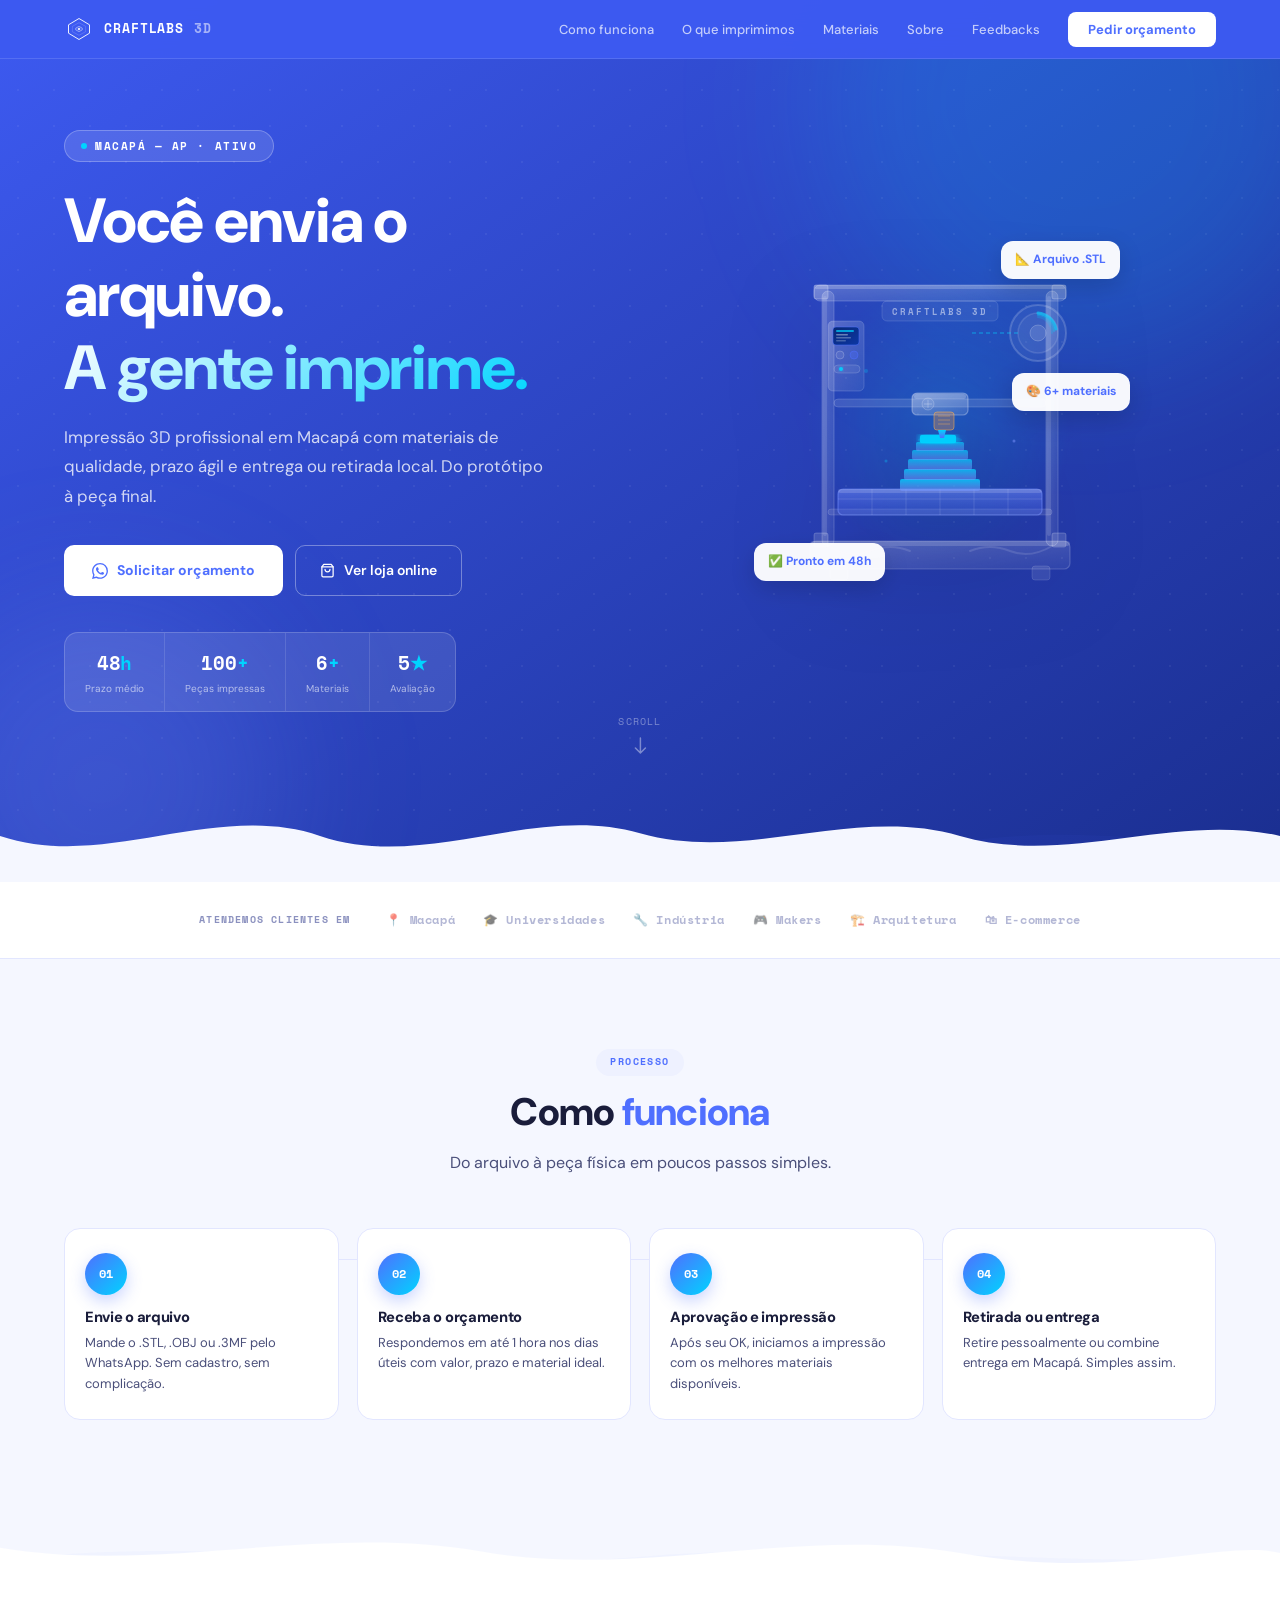
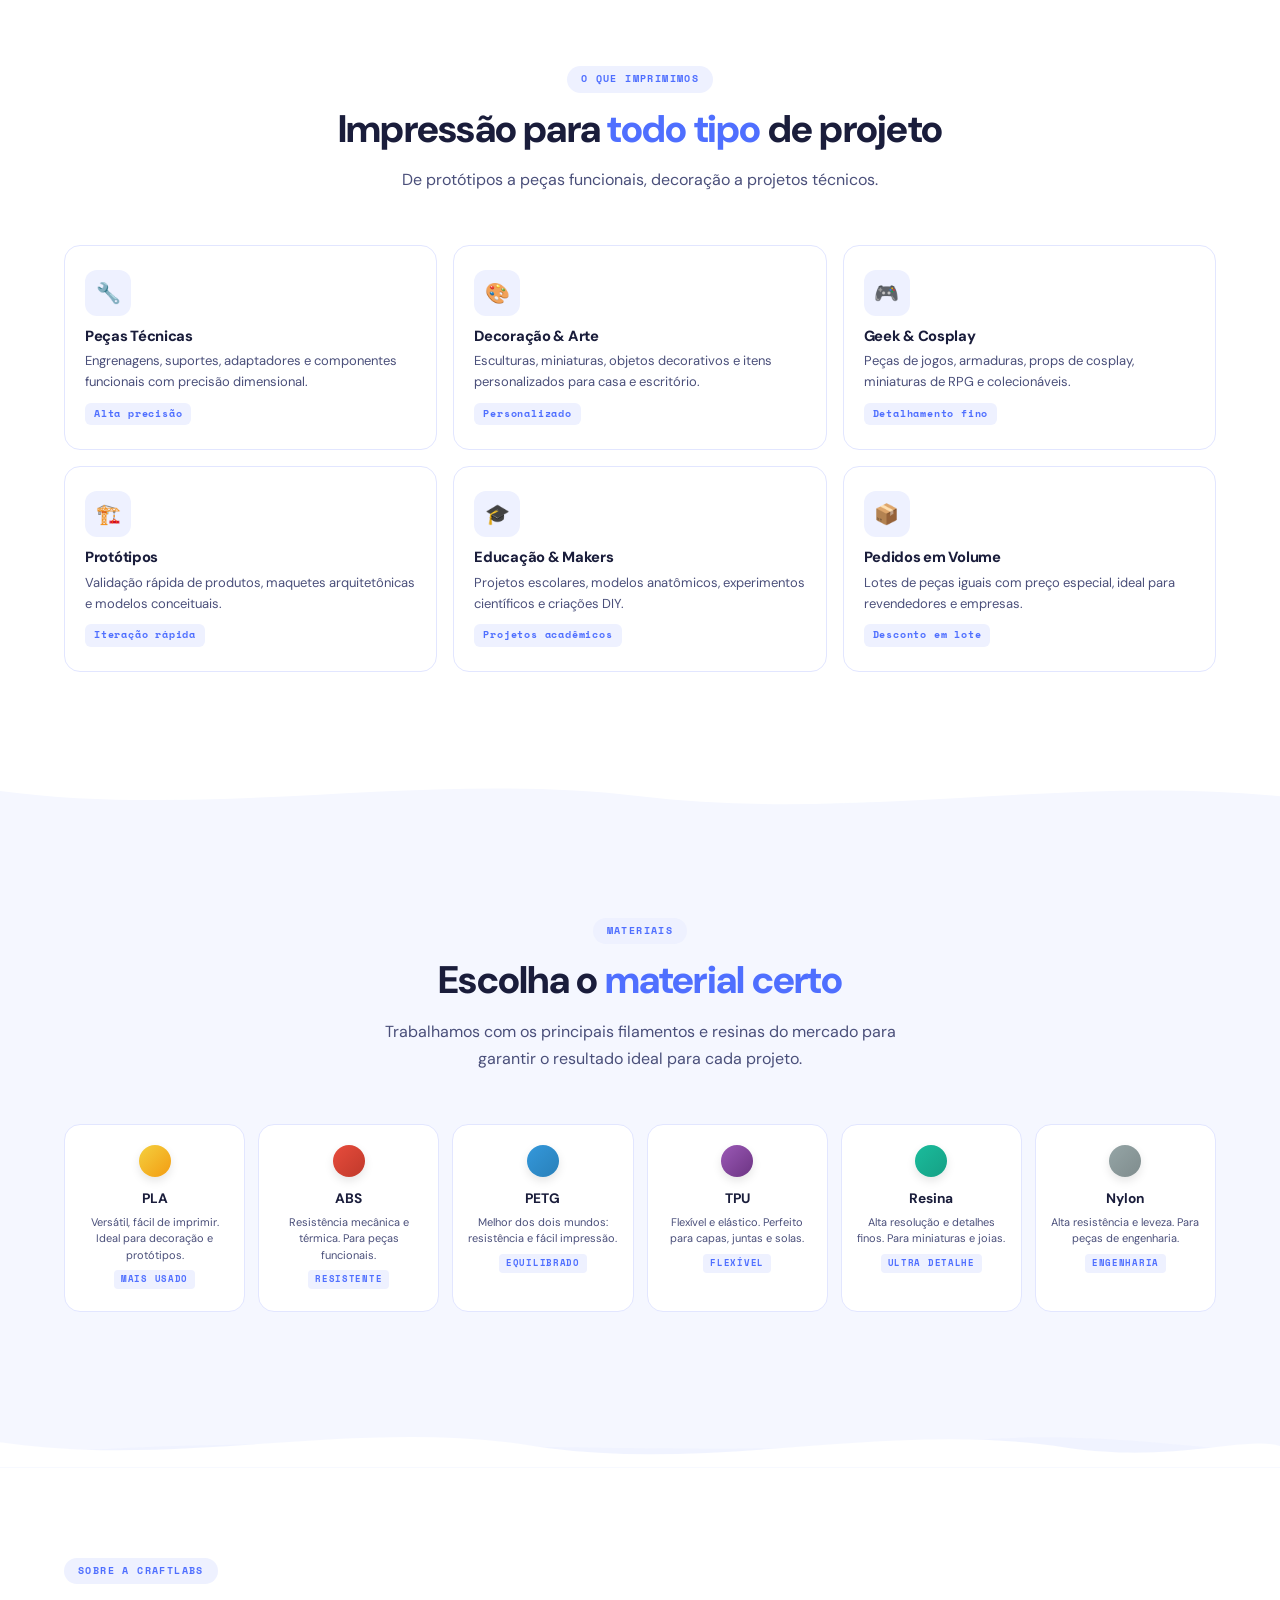
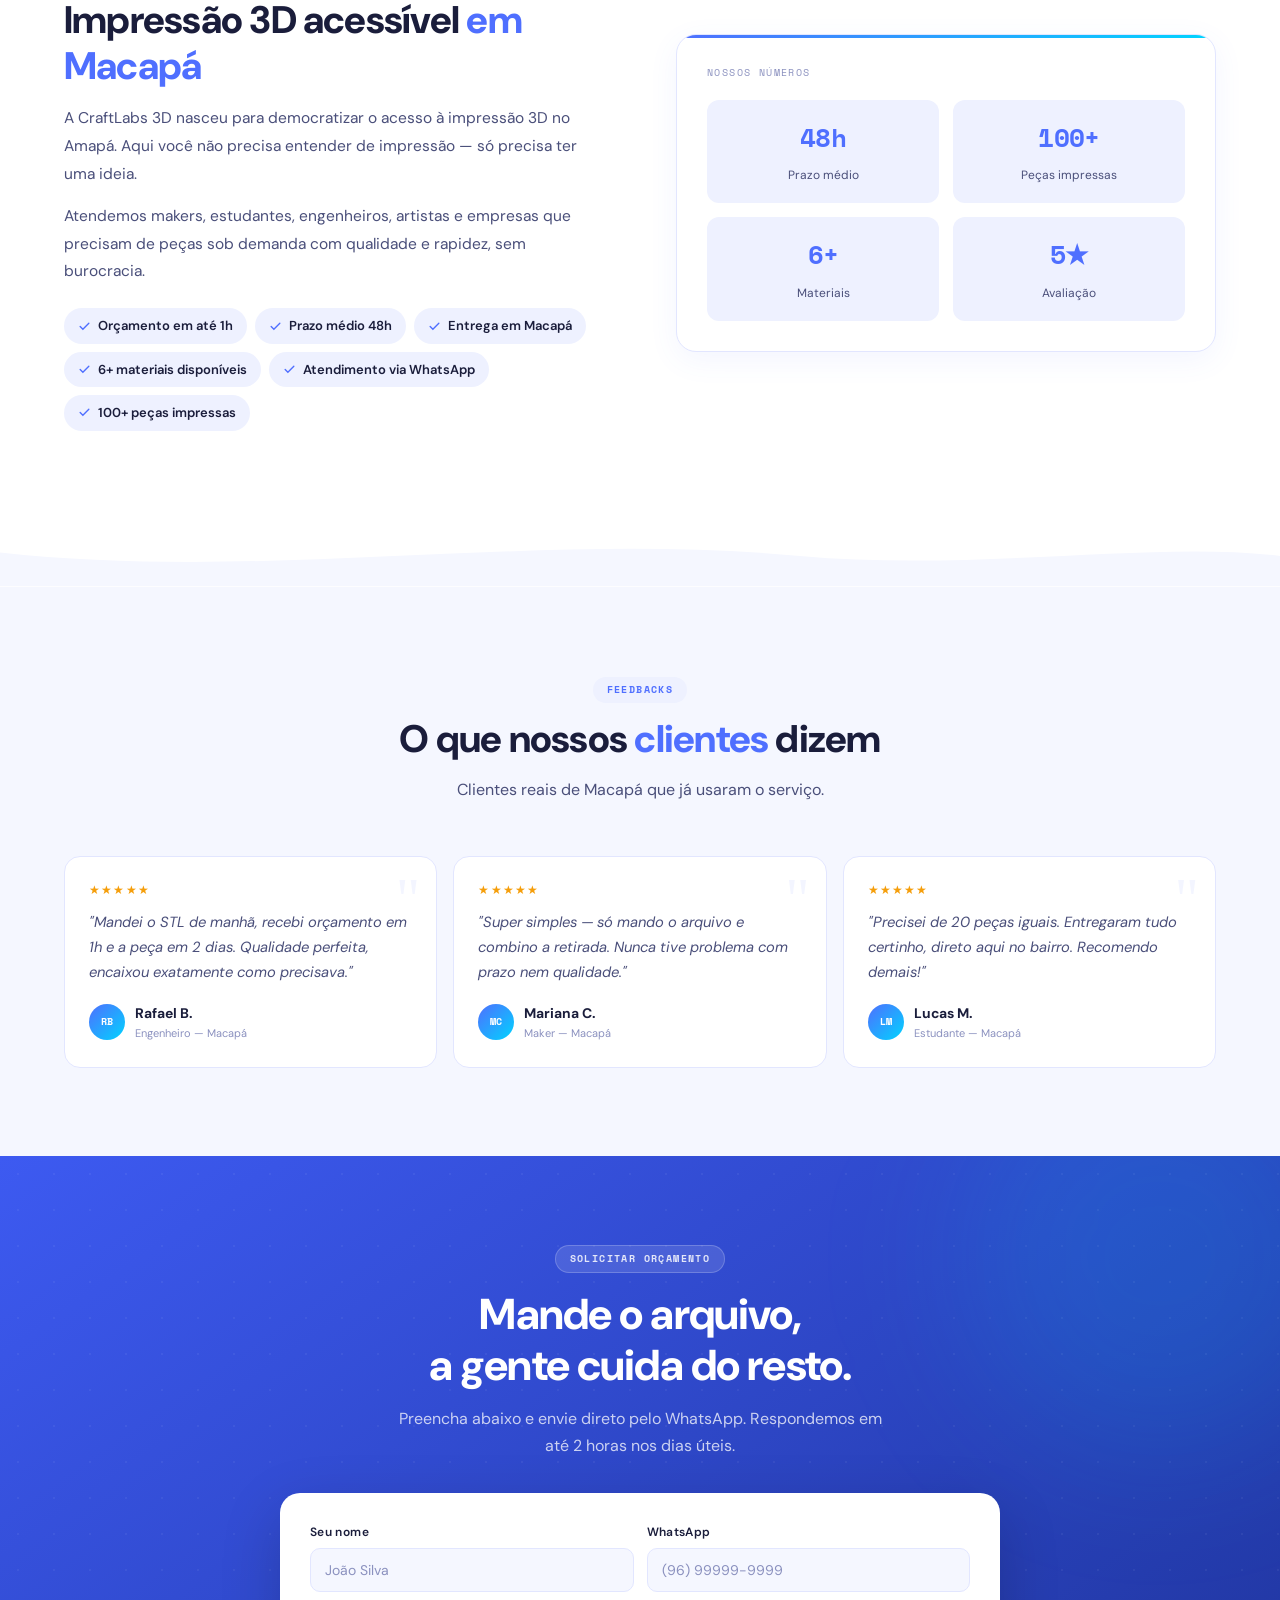
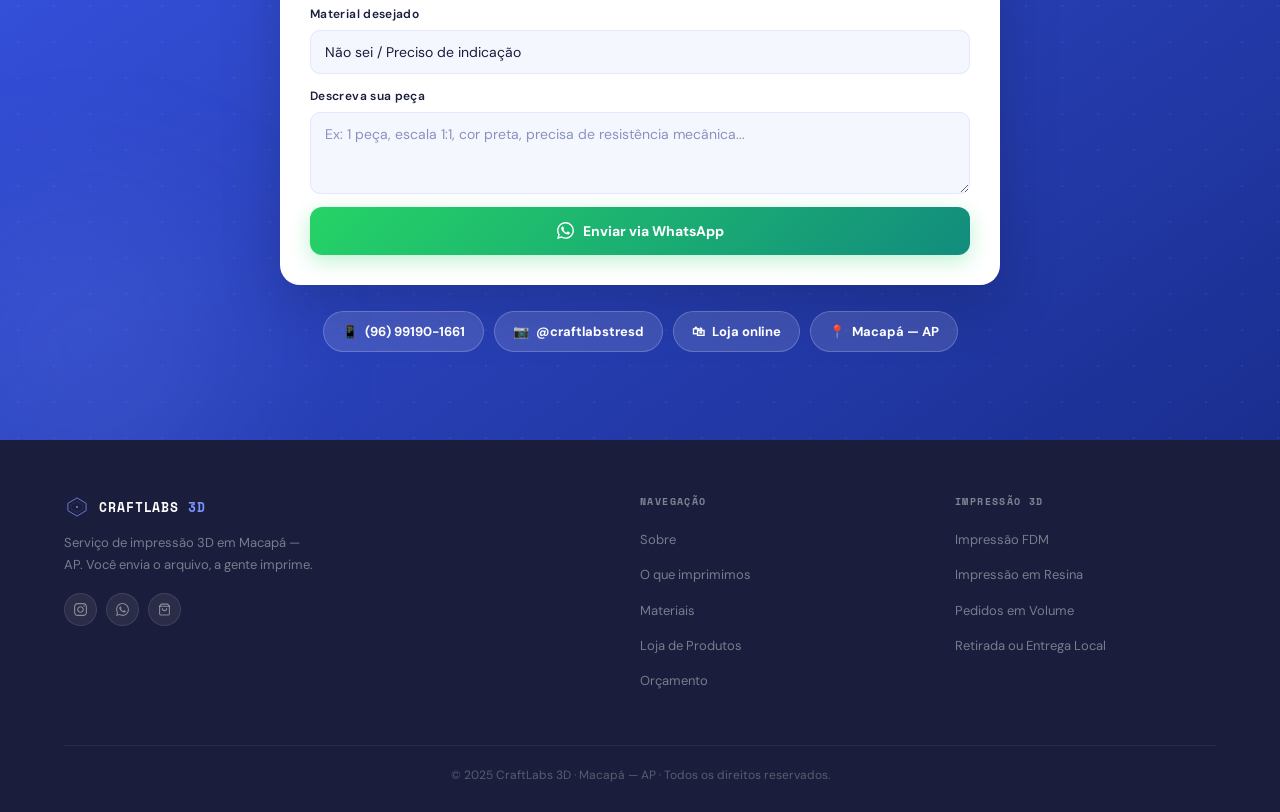
==== commit ed1f966e: "Add files via upload" ====
--- a/index.html
+++ b/index.html
@@ -1,546 +1,807 @@
 <!DOCTYPE html>
 <html lang="pt-BR">
 <head>
-  <meta charset="UTF-8" />
-  <meta name="viewport" content="width=device-width, initial-scale=1.0" />
-  <title>CraftLabs 3D — Serviço de Impressão 3D</title>
-  <meta name="description" content="CraftLabs 3D: serviço de impressão 3D profissional. Você envia o arquivo, a gente imprime com qualidade e entrega rápido." />
-  <link rel="preconnect" href="https://fonts.googleapis.com" />
-  <link rel="preconnect" href="https://fonts.gstatic.com" crossorigin />
-  <link href="https://fonts.googleapis.com/css2?family=Space+Mono:wght@400;700&family=Sora:wght@300;400;600;700;800&display=swap" rel="stylesheet" />
-  <link rel="stylesheet" href="https://cdnjs.cloudflare.com/ajax/libs/font-awesome/6.5.0/css/all.min.css" />
-  <link rel="stylesheet" href="style.css" />
+<meta charset="UTF-8"/>
+<meta name="viewport" content="width=device-width, initial-scale=1.0"/>
+<title>CraftLabs 3D — Impressão 3D em Macapá</title>
+<meta name="description" content="Serviço de impressão 3D em Macapá AP. Você envia o arquivo, a gente imprime."/>
+<link rel="icon" type="image/svg+xml" href="logo.svg"/>
+<link href="https://fonts.googleapis.com/css2?family=Space+Mono:wght@400;700&family=DM+Sans:ital,opsz,wght@0,9..40,300;0,9..40,400;0,9..40,500;0,9..40,700;0,9..40,800;1,9..40,300&display=swap" rel="stylesheet"/>
+<style>
+*,*::before,*::after{box-sizing:border-box;margin:0;padding:0}
+html{scroll-behavior:smooth;overflow-x:hidden}
+body{background:#F5F7FF;color:#1A1D3B;font-family:'DM Sans',sans-serif;font-size:16px;line-height:1.65;overflow-x:hidden}
+a{text-decoration:none;color:inherit}
+ul{list-style:none}
+img{display:block;max-width:100%}
+
+:root{
+  --accent:#4F6FFF;
+  --accent2:#7B93FF;
+  --accent-light:#EEF1FF;
+  --cyan:#00D4FF;
+  --navy:#1A1D3B;
+  --body:#F5F7FF;
+  --white:#FFFFFF;
+  --text:#4A4F7A;
+  --text-dim:#8B91BF;
+  --border:#E2E6FF;
+  --hero-bg:#3D5AF1;
+  --hero-bg2:#1A2E8F;
+  --radius:16px;
+  --wrap:1200px;
+}
+
+h1,h2,h3{line-height:1.18;font-weight:800;letter-spacing:-.02em}
+h1{font-size:clamp(2.4rem,5vw,3.9rem)}
+h2{font-size:clamp(1.8rem,3vw,2.6rem);color:var(--navy)}
+h3{font-size:1.05rem;color:var(--navy)}
+
+@keyframes float{0%,100%{transform:translateY(0)}50%{transform:translateY(-12px)}}
+@keyframes float2{0%,100%{transform:translateY(0) rotate(0)}50%{transform:translateY(-8px) rotate(3deg)}}
+@keyframes fadeUp{from{opacity:0;transform:translateY(28px)}to{opacity:1;transform:translateY(0)}}
+@keyframes pulse{0%,100%{opacity:1;transform:scale(1)}50%{opacity:.4;transform:scale(1.6)}}
+@keyframes wA{0%,100%{transform:translateX(0)}50%{transform:translateX(-50px)}}
+@keyframes wB{0%,100%{transform:translateX(0)}50%{transform:translateX(50px)}}
+
+.reveal{opacity:0;transform:translateY(24px);transition:opacity .65s ease,transform .65s ease}
+.reveal-l{opacity:0;transform:translateX(-36px);transition:opacity .7s ease,transform .7s ease}
+.reveal-r{opacity:0;transform:translateX(36px);transition:opacity .7s ease,transform .7s ease}
+.reveal.on,.reveal-l.on,.reveal-r.on{opacity:1;transform:translate(0)}
+
+/* ── WAVE SYSTEM ── */
+.wave-foot{
+  position:absolute;bottom:-2px;left:0;width:100%;
+  height:110px;overflow:hidden;pointer-events:none;z-index:4;
+}
+.wave-foot .wa,.wave-foot .wb{position:absolute;bottom:0;left:0;width:200%;display:flex}
+.wave-foot .wa{animation:wA 9s ease-in-out infinite;z-index:2}
+.wave-foot .wb{animation:wB 12s ease-in-out infinite .7s;opacity:.45;z-index:1}
+.wave-foot svg{flex:0 0 50%;width:50%;display:block}
+
+.sw{position:relative;overflow:hidden;height:70px;margin-top:-2px;line-height:0}
+.sw .wa,.sw .wb{position:absolute;bottom:0;left:0;width:200%;display:flex}
+.sw .wa{animation:wA 9s ease-in-out infinite;z-index:2}
+.sw .wb{animation:wB 11s ease-in-out infinite .5s;opacity:.4;z-index:1}
+.sw svg{flex:0 0 50%;width:50%;display:block}
+
+/* ── NAV ── */
+nav{
+  position:fixed;top:0;left:0;width:100%;z-index:900;
+  background:rgba(61,90,241,.96);
+  backdrop-filter:blur(18px);
+  border-bottom:1px solid rgba(255,255,255,.12);
+  transition:.3s;
+}
+.nav-in{display:flex;align-items:center;justify-content:space-between;max-width:var(--wrap);margin:0 auto;padding:14px 24px}
+.logo{display:flex;align-items:center;gap:10px;font-family:'Space Mono',monospace;font-size:13px;font-weight:700;color:#fff;letter-spacing:.07em}
+.logo svg{width:30px;height:30px}
+.logo span{color:rgba(255,255,255,.55)}
+.nav-links{display:flex;align-items:center;gap:28px}
+.nav-links a{font-size:13px;color:rgba(255,255,255,.7);transition:.2s;font-weight:500}
+.nav-links a:hover{color:#fff}
+.nav-cta{background:#fff!important;color:var(--accent)!important;padding:9px 20px;border-radius:8px;font-weight:700!important;font-size:13px!important;transition:.2s!important}
+.nav-cta:hover{background:rgba(255,255,255,.9)!important;transform:translateY(-1px)!important}
+.ham{display:none;flex-direction:column;gap:5px;background:none;border:none;cursor:pointer;padding:4px}
+.ham span{display:block;width:22px;height:2px;background:#fff;border-radius:2px}
+@media(max-width:768px){
+  .nav-links{display:none;flex-direction:column;align-items:flex-start;gap:0;position:absolute;top:100%;left:0;width:100%;background:rgba(61,90,241,.98);border-bottom:1px solid rgba(255,255,255,.1);padding:12px 0}
+  .nav-links.open{display:flex}
+  .nav-links a{padding:11px 24px;width:100%}
+  .ham{display:flex}
+}
+
+/* ── HERO ── */
+/* ── HERO ── */
+.hero{
+  width:100%;
+  background:linear-gradient(145deg,var(--hero-bg) 0%,var(--hero-bg2) 100%);
+  position:relative;overflow:hidden;
+  padding:130px 0 170px;
+}
+.hero::before{content:'';position:absolute;inset:0;background-image:radial-gradient(circle,rgba(255,255,255,.055) 1px,transparent 1px);background-size:36px 36px;pointer-events:none;z-index:1}
+.h-blob{position:absolute;border-radius:50%;filter:blur(70px);pointer-events:none;z-index:1}
+.h-blob.a{width:520px;height:520px;top:-160px;right:-60px;background:rgba(0,212,255,.15)}
+.h-blob.b{width:360px;height:360px;bottom:-80px;left:-80px;background:rgba(123,147,255,.2)}
+
+/* two-column grid */
+.hero-grid{
+  max-width:var(--wrap);margin:0 auto;
+  padding:0 24px;
+  display:grid;
+  grid-template-columns:1fr 1fr;
+  align-items:center;
+  gap:48px;
+  position:relative;z-index:5;
+}
+@media(max-width:900px){
+  .hero-grid{grid-template-columns:1fr;text-align:center}
+  .hero-btns{justify-content:center}
+  .hero-stats{margin:0 auto}
+}
+
+.hero-text{}
+.hero-badge{display:inline-flex;align-items:center;gap:8px;background:rgba(255,255,255,.12);border:1px solid rgba(255,255,255,.25);border-radius:100px;padding:6px 16px;font-family:'Space Mono',monospace;font-size:11px;font-weight:700;color:#fff;letter-spacing:.14em;text-transform:uppercase;margin-bottom:22px}
+.hero-badge .dot{width:6px;height:6px;border-radius:50%;background:var(--cyan);animation:pulse 2s ease-in-out infinite}
+
+h1.hero-h{color:#fff;margin-bottom:18px}
+h1.hero-h .hl{background:linear-gradient(135deg,#fff 0%,var(--cyan) 100%);-webkit-background-clip:text;-webkit-text-fill-color:transparent;background-clip:text}
+.hero-sub{font-size:1.05rem;color:rgba(255,255,255,.78);max-width:480px;margin:0 0 34px;line-height:1.75}
+@media(max-width:900px){.hero-sub{margin:0 auto 34px}}
+
+.hero-btns{display:flex;flex-wrap:wrap;gap:12px;margin-bottom:36px}
+.btn-white{display:inline-flex;align-items:center;gap:9px;background:#fff;color:var(--accent);padding:14px 28px;border-radius:10px;font-weight:700;font-size:14px;transition:.25s;cursor:pointer;border:none}
+.btn-white:hover{background:rgba(255,255,255,.92);transform:translateY(-2px);box-shadow:0 10px 28px rgba(0,0,0,.18)}
+.btn-outline-w{display:inline-flex;align-items:center;gap:9px;background:transparent;color:#fff;padding:13px 24px;border-radius:10px;font-weight:600;font-size:14px;border:1.5px solid rgba(255,255,255,.35);transition:.25s;cursor:pointer}
+.btn-outline-w:hover{border-color:rgba(255,255,255,.75);background:rgba(255,255,255,.08)}
+
+.hero-stats{display:inline-flex;background:rgba(255,255,255,.1);border:1px solid rgba(255,255,255,.18);border-radius:14px;overflow:hidden}
+.hstat{padding:14px 20px;text-align:center;border-right:1px solid rgba(255,255,255,.12)}
+.hstat:last-child{border-right:none}
+.hstat-n{display:block;font-family:'Space Mono',monospace;font-size:1.2rem;font-weight:700;color:#fff;letter-spacing:-.01em}
+.hstat-n em{color:var(--cyan);font-style:normal}
+.hstat-l{font-size:10px;color:rgba(255,255,255,.6);margin-top:2px;display:block}
+@media(max-width:500px){
+  .hero-stats{flex-wrap:wrap;width:100%;max-width:300px}
+  .hstat{flex:1 1 50%;border-bottom:1px solid rgba(255,255,255,.12)}
+  .hstat:last-child,.hstat:nth-child(3){border-bottom:none}
+  .hstat:nth-child(odd){border-right:1px solid rgba(255,255,255,.12)}
+}
+
+/* right col — printer visual */
+.hero-visual-col{
+  display:flex;justify-content:center;align-items:center;
+  position:relative;
+}
+.hero-printer-wrap{
+  position:relative;
+  width:340px;height:360px;
+  animation:float 6s ease-in-out infinite;
+  flex-shrink:0;
+}
+@media(max-width:1100px){.hero-printer-wrap{width:280px;height:300px}}
+@media(max-width:900px){.hero-printer-wrap{width:260px;height:280px}}
+
+/* glow behind printer */
+.hero-printer-wrap::before{
+  content:'';
+  position:absolute;top:50%;left:50%;
+  transform:translate(-50%,-50%);
+  width:280px;height:280px;
+  border-radius:50%;
+  background:radial-gradient(circle,rgba(0,212,255,.18) 0%,transparent 70%);
+  pointer-events:none;
+}
+
+.fchip{position:absolute;background:rgba(255,255,255,.96);border-radius:12px;padding:9px 14px;font-size:12px;font-weight:700;color:var(--accent);box-shadow:0 8px 24px rgba(0,0,0,.15);white-space:nowrap;display:flex;align-items:center;gap:6px;z-index:10}
+.fchip-a{top:0px;right:-10px;animation:float2 5s ease-in-out infinite}
+.fchip-b{bottom:20px;left:-16px;animation:float 7s ease-in-out infinite .6s}
+.fchip-c{top:42%;right:-20px;transform:translateY(-50%);animation:float2 6s ease-in-out infinite 1s}
+@media(max-width:600px){.fchip{display:none}}
+
+/* printing progress bar animation inside chip */
+@keyframes progress{0%{width:10%}100%{width:92%}}
+
+.scroll-ind{position:absolute;bottom:128px;left:50%;transform:translateX(-50%);display:flex;flex-direction:column;align-items:center;gap:6px;color:rgba(255,255,255,.4);font-size:10px;letter-spacing:.12em;font-family:'Space Mono',monospace;z-index:10;animation:float 3s ease-in-out infinite}
+@media(max-width:600px){.scroll-ind{display:none}}
+
+/* extruder nozzle drip animation */
+@keyframes drip{0%,100%{transform:translateY(0);opacity:1}80%{transform:translateY(8px);opacity:.6}100%{transform:translateY(0);opacity:1}}
+@keyframes build-layer{0%{height:0;opacity:0}100%{height:40px;opacity:1}}
+@keyframes head-move{0%,100%{transform:translateX(0)}50%{transform:translateX(28px)}}
+
+/* ── WRAP & SECTIONS ── */
+.wrap{max-width:var(--wrap);margin:0 auto;padding:0 24px}
+.sec{padding:88px 0}
+.sec-light{background:var(--white)}
+.sec-tinted{background:#F5F7FF}
+
+.sh{text-align:center;margin-bottom:52px}
+.stag{display:inline-flex;align-items:center;gap:7px;background:var(--accent-light);border-radius:100px;padding:5px 14px;font-family:'Space Mono',monospace;font-size:10px;font-weight:700;color:var(--accent);letter-spacing:.14em;text-transform:uppercase;margin-bottom:14px}
+.sec-h{margin-bottom:14px}
+.sec-h .ac{color:var(--accent)}
+.sec-p{color:var(--text);font-size:1rem;max-width:520px;margin:0 auto;line-height:1.7}
+
+/* ── TRUST BAR ── */
+.trust-bar{background:var(--white);padding:28px 24px;border-bottom:1px solid var(--border)}
+.trust-bar-in{max-width:var(--wrap);margin:0 auto;display:flex;align-items:center;gap:36px;flex-wrap:wrap;justify-content:center}
+.trust-label{font-family:'Space Mono',monospace;font-size:10px;font-weight:700;color:var(--text-dim);letter-spacing:.12em;text-transform:uppercase;flex-shrink:0}
+.trust-logos{display:flex;align-items:center;gap:28px;flex-wrap:wrap;justify-content:center}
+.trust-logo{font-family:'Space Mono',monospace;font-size:12px;font-weight:700;color:var(--text-dim);letter-spacing:.05em;opacity:.65;transition:.2s;cursor:default}
+.trust-logo:hover{opacity:1;color:var(--accent)}
+
+/* ── HOW ── */
+.steps-grid{display:grid;grid-template-columns:repeat(4,1fr);gap:18px;position:relative}
+.steps-grid::before{content:'';position:absolute;top:31px;left:56px;right:56px;height:1px;background:linear-gradient(90deg,transparent,var(--border) 20%,var(--border) 80%,transparent)}
+@media(max-width:900px){.steps-grid{grid-template-columns:1fr 1fr;gap:14px}.steps-grid::before{display:none}}
+@media(max-width:480px){.steps-grid{grid-template-columns:1fr}}
+
+.step-card{background:var(--white);border:1px solid var(--border);border-radius:var(--radius);padding:24px 20px;position:relative;z-index:1;transition:.3s}
+.step-card:hover{border-color:var(--accent2);transform:translateY(-4px);box-shadow:0 14px 36px rgba(79,111,255,.1)}
+.step-num{width:42px;height:42px;border-radius:50%;background:linear-gradient(135deg,var(--accent),var(--cyan));display:flex;align-items:center;justify-content:center;font-family:'Space Mono',monospace;font-size:12px;font-weight:700;color:#fff;margin-bottom:14px;box-shadow:0 6px 16px rgba(79,111,255,.3)}
+.step-card h3{font-size:.92rem;margin-bottom:6px}
+.step-card p{color:var(--text);font-size:13px;line-height:1.6}
+
+/* ── CATEGORIES ── */
+.cat-grid{display:grid;grid-template-columns:repeat(3,1fr);gap:16px}
+@media(max-width:900px){.cat-grid{grid-template-columns:1fr 1fr}}
+@media(max-width:500px){.cat-grid{grid-template-columns:1fr}}
+
+.catic{background:var(--white);border:1px solid var(--border);border-radius:var(--radius);padding:24px 20px;transition:.3s}
+.catic:hover{border-color:var(--accent2);transform:translateY(-4px);box-shadow:0 14px 32px rgba(79,111,255,.1)}
+.catic-icon{width:46px;height:46px;border-radius:12px;background:var(--accent-light);display:flex;align-items:center;justify-content:center;font-size:20px;margin-bottom:12px}
+.catic h3{font-size:.92rem;margin-bottom:6px}
+.catic p{color:var(--text);font-size:13px;line-height:1.6}
+.catic-tag{display:inline-block;margin-top:10px;background:var(--accent-light);color:var(--accent);font-size:10px;font-weight:700;font-family:'Space Mono',monospace;letter-spacing:.08em;padding:3px 9px;border-radius:6px}
+
+/* ── MATERIAIS ── */
+.mat-grid{display:grid;grid-template-columns:repeat(6,1fr);gap:13px}
+@media(max-width:1000px){.mat-grid{grid-template-columns:repeat(3,1fr)}}
+@media(max-width:500px){.mat-grid{grid-template-columns:repeat(2,1fr)}}
+
+.mitem{background:var(--white);border:1px solid var(--border);border-radius:var(--radius);padding:20px 14px;text-align:center;transition:.3s}
+.mitem:hover{border-color:var(--accent2);transform:translateY(-4px);box-shadow:0 12px 28px rgba(79,111,255,.1)}
+.mitem-dot{width:32px;height:32px;border-radius:50%;margin:0 auto 10px;box-shadow:0 4px 10px rgba(0,0,0,.1)}
+.mitem h4{color:var(--navy);font-size:.86rem;font-weight:700;margin-bottom:4px}
+.mitem p{color:var(--text);font-size:11px;line-height:1.5}
+.mitem-badge{display:inline-block;margin-top:7px;font-family:'Space Mono',monospace;font-size:9px;font-weight:700;letter-spacing:.08em;padding:2px 7px;border-radius:4px;background:var(--accent-light);color:var(--accent)}
+
+/* ── SOBRE ── */
+.about-grid{display:grid;grid-template-columns:1fr 1fr;gap:72px;align-items:center}
+@media(max-width:900px){.about-grid{grid-template-columns:1fr;gap:36px}}
+
+.about-p{color:var(--text);line-height:1.8;margin-bottom:14px;font-size:.97rem}
+.about-pills{display:flex;flex-wrap:wrap;gap:8px;margin-top:22px}
+.about-pill{display:flex;align-items:center;gap:7px;background:var(--accent-light);border-radius:100px;padding:7px 14px;font-size:13px;font-weight:600;color:var(--navy)}
+.about-pill svg{color:var(--accent);flex-shrink:0}
+
+.hbs{background:var(--white);border:1px solid var(--border);border-radius:20px;padding:30px;box-shadow:0 8px 30px rgba(79,111,255,.07);position:relative;overflow:hidden}
+.hbs::before{content:'';position:absolute;top:0;left:0;right:0;height:3px;background:linear-gradient(90deg,var(--accent),var(--cyan))}
+.hbs-label{font-family:'Space Mono',monospace;font-size:10px;letter-spacing:.14em;text-transform:uppercase;color:var(--text-dim);margin-bottom:18px}
+.hbsg{display:grid;grid-template-columns:1fr 1fr;gap:14px}
+.hbst{background:var(--accent-light);border-radius:12px;padding:16px;text-align:center}
+.hbsn{display:block;font-family:'Space Mono',monospace;font-size:1.6rem;font-weight:700;color:var(--accent);margin-bottom:3px;letter-spacing:-.02em}
+.hbsl{font-size:12px;color:var(--text)}
+
+/* ── REVIEWS ── */
+.rg{display:grid;grid-template-columns:repeat(3,1fr);gap:16px}
+@media(max-width:900px){.rg{grid-template-columns:1fr}}
+
+.rc{background:var(--white);border:1px solid var(--border);border-radius:var(--radius);padding:24px;transition:.3s;position:relative}
+.rc::before{content:'"';position:absolute;top:12px;right:16px;font-size:60px;line-height:1;color:rgba(79,111,255,.07);font-family:Georgia,serif}
+.rc:hover{border-color:var(--accent2);transform:translateY(-4px);box-shadow:0 14px 32px rgba(79,111,255,.1)}
+.rs{color:#F59E0B;font-size:12px;margin-bottom:10px;letter-spacing:.1em}
+.rc>p{color:var(--text);font-size:.92rem;line-height:1.7;margin-bottom:16px;font-style:italic}
+.ra{display:flex;align-items:center;gap:10px}
+.rav{width:36px;height:36px;border-radius:50%;background:linear-gradient(135deg,var(--accent),var(--cyan));display:flex;align-items:center;justify-content:center;font-family:'Space Mono',monospace;font-size:10px;font-weight:700;color:#fff;flex-shrink:0}
+.ra strong{display:block;color:var(--navy);font-size:.87rem}
+.ra span{display:block;color:var(--text-dim);font-size:11px}
+
+/* ── CTA ── */
+.cta-sec{background:linear-gradient(145deg,var(--hero-bg) 0%,var(--hero-bg2) 100%);padding:88px 24px;position:relative;overflow:hidden}
+.cta-sec::before{content:'';position:absolute;inset:0;background-image:radial-gradient(circle,rgba(255,255,255,.05) 1px,transparent 1px);background-size:36px 36px;pointer-events:none}
+.cta-blob{position:absolute;border-radius:50%;filter:blur(70px);pointer-events:none}
+.cta-blob.a{width:400px;height:400px;top:-100px;right:-80px;background:rgba(0,212,255,.12)}
+.cta-blob.b{width:300px;height:300px;bottom:-60px;left:-60px;background:rgba(123,147,255,.15)}
+
+.cta-box{max-width:720px;margin:0 auto;text-align:center;position:relative;z-index:2}
+.cta-stag{display:inline-flex;align-items:center;gap:7px;background:rgba(255,255,255,.12);border:1px solid rgba(255,255,255,.2);border-radius:100px;padding:5px 14px;font-family:'Space Mono',monospace;font-size:10px;font-weight:700;color:rgba(255,255,255,.85);letter-spacing:.14em;text-transform:uppercase;margin-bottom:16px}
+.cta-h{color:#fff;font-size:clamp(1.8rem,3.5vw,2.7rem);margin-bottom:14px}
+.cta-p{color:rgba(255,255,255,.75);font-size:1rem;max-width:490px;margin:0 auto 34px;line-height:1.7}
+
+.cta-form{background:#fff;border-radius:20px;padding:30px;text-align:left;margin-bottom:26px;box-shadow:0 20px 60px rgba(0,0,0,.18)}
+.frow{display:grid;grid-template-columns:1fr 1fr;gap:13px}
+@media(max-width:600px){.frow{grid-template-columns:1fr}}
+
+.fg{display:flex;flex-direction:column;gap:5px;margin-bottom:13px}
+.fg label{font-size:12px;font-weight:600;color:var(--navy);letter-spacing:.03em}
+.fg input,.fg select,.fg textarea{background:#F5F7FF;border:1.5px solid var(--border);border-radius:10px;padding:12px 14px;color:var(--navy);font-size:14px;font-family:'DM Sans',sans-serif;transition:.2s;outline:none}
+.fg input::placeholder,.fg textarea::placeholder{color:var(--text-dim)}
+.fg input:focus,.fg select:focus,.fg textarea:focus{border-color:var(--accent);background:#fff;box-shadow:0 0 0 3px rgba(79,111,255,.1)}
+.fg select{appearance:none;cursor:pointer}
+.fg textarea{resize:vertical;min-height:82px}
+
+.fbtn{width:100%;padding:15px;border-radius:12px;background:linear-gradient(135deg,#25D366,#128C7E);color:#fff;font-size:14px;font-weight:700;border:none;cursor:pointer;display:flex;align-items:center;justify-content:center;gap:9px;transition:.25s;font-family:'DM Sans',sans-serif;box-shadow:0 6px 20px rgba(37,211,102,.3)}
+.fbtn:hover{transform:translateY(-2px);box-shadow:0 12px 32px rgba(37,211,102,.4)}
+
+.cta-chips{display:flex;flex-wrap:wrap;gap:10px;justify-content:center}
+.chip2{display:inline-flex;align-items:center;gap:7px;background:rgba(255,255,255,.12);border:1px solid rgba(255,255,255,.2);border-radius:100px;padding:9px 18px;font-size:13px;font-weight:600;color:#fff;transition:.2s}
+.chip2:hover{background:rgba(255,255,255,.22);border-color:rgba(255,255,255,.4);transform:translateY(-2px)}
+
+/* ── FOOTER ── */
+footer{background:var(--navy);padding:54px 0 26px}
+.fg2{display:grid;grid-template-columns:2fr 1fr 1fr;gap:54px;margin-bottom:42px}
+@media(max-width:768px){.fg2{grid-template-columns:1fr;gap:26px}}
+
+.fbl{display:flex;align-items:center;gap:9px;font-family:'Space Mono',monospace;font-size:13px;font-weight:700;color:#fff;letter-spacing:.07em;margin-bottom:12px}
+.fbl svg{width:26px;height:26px}
+.fbl span{color:var(--accent2)}
+.fbp{color:rgba(255,255,255,.42);font-size:13px;line-height:1.7;max-width:255px;margin-bottom:17px}
+
+.soc{display:flex;gap:9px}
+.soc a{width:33px;height:33px;border-radius:50%;background:rgba(255,255,255,.07);border:1px solid rgba(255,255,255,.1);display:flex;align-items:center;justify-content:center;color:rgba(255,255,255,.45);transition:.2s}
+.soc a:hover{background:var(--accent);border-color:var(--accent);color:#fff}
+
+.fl h5{font-size:10px;font-weight:700;color:rgba(255,255,255,.45);letter-spacing:.14em;text-transform:uppercase;font-family:'Space Mono',monospace;margin-bottom:15px}
+.fl li{margin-bottom:9px}
+.fl a{font-size:13px;color:rgba(255,255,255,.42);transition:.2s}
+.fl a:hover{color:#fff}
+.fbot{border-top:1px solid rgba(255,255,255,.07);padding-top:20px;text-align:center;font-size:12px;color:rgba(255,255,255,.28)}
+
+@media(max-width:480px){
+  .cta-form{padding:20px 16px}
+  .hbs{padding:20px 14px}
+  .hero{padding:120px 20px 160px}
+  .sw{height:50px}
+  .wave-foot{height:80px}
+  .sec{padding:64px 0}
+}
+</style>
 </head>
 <body>
 
-  <!-- NAV -->
-  <nav class="nav" id="nav">
-    <div class="nav-container">
-      <div class="logo">
-        <div class="logo-cube">
-          <svg viewBox="0 0 40 40" fill="none" xmlns="http://www.w3.org/2000/svg">
-            <path d="M20 4L36 13V27L20 36L4 27V13L20 4Z" stroke="#fff" stroke-width="1.5" fill="none"/>
-            <path d="M20 4V36M4 13L20 22M36 13L20 22" stroke="#fff" stroke-width="1" opacity="0.5"/>
-          </svg>
-        </div>
-        <span>CRAFTLABS<span class="logo-accent">3D</span></span>
+<!-- NAV -->
+<nav id="nav">
+  <div class="nav-in">
+    <a href="#" class="logo">
+      <svg viewBox="0 0 200 200" xmlns="http://www.w3.org/2000/svg">
+        <polygon points="100,30 170,72 170,128 100,170 30,128 30,72" fill="none" stroke="#fff" stroke-width="6"/>
+        <polygon points="100,58 144,82 144,118 100,142 56,118 56,82" fill="none" stroke="rgba(255,255,255,.35)" stroke-width="3"/>
+        <polygon points="100,82 122,94 122,106 100,118 78,106 78,94" fill="rgba(255,255,255,.1)" stroke="#fff" stroke-width="2.5"/>
+        <circle cx="100" cy="100" r="7" fill="#fff"/>
+      </svg>
+      CRAFTLABS<span>3D</span>
+    </a>
+    <ul class="nav-links" id="navLinks">
+      <li><a href="#como-funciona">Como funciona</a></li>
+      <li><a href="#categorias">O que imprimimos</a></li>
+      <li><a href="#materiais">Materiais</a></li>
+      <li><a href="#sobre">Sobre</a></li>
+      <li><a href="#reviews">Feedbacks</a></li>
+      <li><a href="#contato" class="nav-cta">Pedir orçamento</a></li>
+    </ul>
+    <button class="ham" id="ham" aria-label="Menu"><span></span><span></span><span></span></button>
+  </div>
+</nav>
+
+<!-- HERO -->
+<section class="hero" id="inicio">
+  <div class="h-blob a"></div>
+  <div class="h-blob b"></div>
+
+  <div class="hero-grid">
+    <!-- LEFT: text -->
+    <div class="hero-text" style="animation:fadeUp .8s ease both">
+      <div class="hero-badge"><span class="dot"></span>Macapá — AP · Ativo</div>
+      <h1 class="hero-h">Você envia o arquivo.<br><span class="hl">A gente imprime.</span></h1>
+      <p class="hero-sub">Impressão 3D profissional em Macapá com materiais de qualidade, prazo ágil e entrega ou retirada local. Do protótipo à peça final.</p>
+      <div class="hero-btns">
+        <a href="#contato" class="btn-white">
+          <svg width="16" height="16" viewBox="0 0 24 24" fill="currentColor"><path d="M17.472 14.382c-.297-.149-1.758-.867-2.03-.967-.273-.099-.471-.148-.67.15-.197.297-.767.966-.94 1.164-.173.199-.347.223-.644.075-.297-.15-1.255-.463-2.39-1.475-.883-.788-1.48-1.761-1.653-2.059-.173-.297-.018-.458.13-.606.134-.133.298-.347.446-.52.149-.174.198-.298.298-.497.099-.198.05-.371-.025-.52-.075-.149-.669-1.612-.916-2.207-.242-.579-.487-.5-.669-.51-.173-.008-.371-.01-.57-.01-.198 0-.52.074-.792.372-.272.297-1.04 1.016-1.04 2.479 0 1.462 1.065 2.875 1.213 3.074.149.198 2.096 3.2 5.077 4.487.709.306 1.262.489 1.694.625.712.227 1.36.195 1.871.118.571-.085 1.758-.719 2.006-1.413.248-.694.248-1.289.173-1.413-.074-.124-.272-.198-.57-.347m-5.421 7.403h-.004a9.87 9.87 0 01-5.031-1.378l-.361-.214-3.741.982.998-3.648-.235-.374a9.86 9.86 0 01-1.51-5.26c.001-5.45 4.436-9.884 9.888-9.884 2.64 0 5.122 1.03 6.988 2.898a9.825 9.825 0 012.893 6.994c-.003 5.45-4.437 9.884-9.885 9.884m8.413-18.297A11.815 11.815 0 0012.05 0C5.495 0 .16 5.335.157 11.892c0 2.096.547 4.142 1.588 5.945L.057 24l6.305-1.654a11.882 11.882 0 005.683 1.448h.005c6.554 0 11.89-5.335 11.893-11.893a11.821 11.821 0 00-3.48-8.413z"/></svg>
+          Solicitar orçamento
+        </a>
+        <a href="https://craftlabstresd.offstore.me/" target="_blank" class="btn-outline-w">
+          <svg width="15" height="15" viewBox="0 0 24 24" fill="none" stroke="currentColor" stroke-width="2" stroke-linecap="round" stroke-linejoin="round"><path d="M6 2L3 6v14a2 2 0 002 2h14a2 2 0 002-2V6l-3-4z"/><line x1="3" y1="6" x2="21" y2="6"/><path d="M16 10a4 4 0 01-8 0"/></svg>
+          Ver loja online
+        </a>
       </div>
-      <ul class="nav-links">
-        <li><a href="#sobre">Sobre</a></li>
-        <li><a href="#servicos">Serviços</a></li>
-        <li><a href="#portfolio">Portfólio</a></li>
-        <li><a href="#materiais">Materiais</a></li>
-        <li><a href="#contato" class="btn-nav">Orçamento</a></li>
-      </ul>
-      <button class="nav-toggle" id="navToggle">
-        <span></span><span></span><span></span>
-      </button>
-    </div>
-  </nav>
-
-  <!-- HERO -->
-  <section class="hero" id="hero">
-    <div class="hero-grid"></div>
-    <div class="hero-noise"></div>
-    <div class="hero-container">
-      <div class="hero-badge reveal">
-        <span class="dot"></span> Impressão 3D Profissional
+      <div class="hero-stats">
+        <div class="hstat"><span class="hstat-n">48<em>h</em></span><span class="hstat-l">Prazo médio</span></div>
+        <div class="hstat"><span class="hstat-n">100<em>+</em></span><span class="hstat-l">Peças impressas</span></div>
+        <div class="hstat"><span class="hstat-n">6<em>+</em></span><span class="hstat-l">Materiais</span></div>
+        <div class="hstat"><span class="hstat-n">5<em>★</em></span><span class="hstat-l">Avaliação</span></div>
       </div>
-      <h1 class="hero-title reveal">
-        Você envia<br/>o arquivo,<br/>
-        <span class="outline-text">a gente imprime.</span>
-      </h1>
-      <p class="hero-sub reveal">
-        Serviço de impressão 3D em Macapá — AP. Rápido, preciso e sem complicação.<br/>
-        Envie o arquivo pelo WhatsApp e retire ou combine a entrega.
-      </p>
-      <div class="hero-ctas reveal">
-        <a href="https://wa.me/5596991901661?text=Olá! Vim pelo site da CraftLabs 3D e gostaria de um orçamento." target="_blank" class="btn-primary">
-          <span>Solicitar Orçamento</span>
-          <i class="fab fa-whatsapp"></i>
-        </a>
-        <a href="https://craftlabstresd.offstore.me/" target="_blank" class="btn-secondary">Ver Produtos</a>
+    </div>
+
+    <!-- RIGHT: 3D Printer illustration -->
+    <div class="hero-visual-col" style="animation:fadeUp 1s ease .15s both">
+      <div class="hero-printer-wrap">
+
+        <!-- floating chips -->
+        <div class="fchip fchip-a">📐 Arquivo .STL</div>
+        <div class="fchip fchip-b">✅ Pronto em 48h</div>
+        <div class="fchip fchip-c">🎨 6+ materiais</div>
+
+        <!-- 3D PRINTER SVG ILLUSTRATION -->
+        <svg viewBox="0 0 340 360" fill="none" xmlns="http://www.w3.org/2000/svg" style="width:100%;height:100%;filter:drop-shadow(0 20px 50px rgba(0,0,0,.35))">
+          <defs>
+            <linearGradient id="frame" x1="0" y1="0" x2="1" y2="1">
+              <stop offset="0%" stop-color="#FFFFFF" stop-opacity=".22"/>
+              <stop offset="100%" stop-color="#FFFFFF" stop-opacity=".06"/>
+            </linearGradient>
+            <linearGradient id="bed" x1="0" y1="0" x2="0" y2="1">
+              <stop offset="0%" stop-color="#7B93FF" stop-opacity=".5"/>
+              <stop offset="100%" stop-color="#4F6FFF" stop-opacity=".2"/>
+            </linearGradient>
+            <linearGradient id="head" x1="0" y1="0" x2="1" y2="1">
+              <stop offset="0%" stop-color="#FFFFFF" stop-opacity=".35"/>
+              <stop offset="100%" stop-color="#FFFFFF" stop-opacity=".1"/>
+            </linearGradient>
+            <linearGradient id="nozzle" x1="0" y1="0" x2="0" y2="1">
+              <stop offset="0%" stop-color="#00D4FF"/>
+              <stop offset="100%" stop-color="#4F6FFF"/>
+            </linearGradient>
+            <linearGradient id="filament" x1="0" y1="0" x2="0" y2="1">
+              <stop offset="0%" stop-color="#00D4FF" stop-opacity="1"/>
+              <stop offset="100%" stop-color="#00D4FF" stop-opacity="0"/>
+            </linearGradient>
+            <linearGradient id="object" x1="0" y1="0" x2="0" y2="1">
+              <stop offset="0%" stop-color="#00D4FF" stop-opacity=".9"/>
+              <stop offset="100%" stop-color="#7B93FF" stop-opacity=".6"/>
+            </linearGradient>
+            <linearGradient id="screen" x1="0" y1="0" x2="1" y2="1">
+              <stop offset="0%" stop-color="#0A1F6E"/>
+              <stop offset="100%" stop-color="#0D2FA0"/>
+            </linearGradient>
+            <filter id="glow">
+              <feGaussianBlur stdDeviation="3" result="blur"/>
+              <feMerge><feMergeNode in="blur"/><feMergeNode in="SourceGraphic"/></feMerge>
+            </filter>
+          </defs>
+
+          <!-- ── BASE PLATFORM ── -->
+          <!-- base block -->
+          <rect x="40" y="300" width="260" height="28" rx="6" fill="url(#frame)" stroke="rgba(255,255,255,.18)" stroke-width="1.2"/>
+          <!-- base top highlight -->
+          <rect x="40" y="300" width="260" height="5" rx="3" fill="rgba(255,255,255,.15)"/>
+          <!-- feet -->
+          <rect x="60" y="325" width="18" height="14" rx="3" fill="rgba(255,255,255,.1)" stroke="rgba(255,255,255,.12)" stroke-width="1"/>
+          <rect x="262" y="325" width="18" height="14" rx="3" fill="rgba(255,255,255,.1)" stroke="rgba(255,255,255,.12)" stroke-width="1"/>
+
+          <!-- ── VERTICAL FRAME RODS ── -->
+          <!-- left rod -->
+          <rect x="52" y="50" width="12" height="255" rx="6" fill="url(#frame)" stroke="rgba(255,255,255,.2)" stroke-width="1"/>
+          <!-- right rod -->
+          <rect x="276" y="50" width="12" height="255" rx="6" fill="url(#frame)" stroke="rgba(255,255,255,.2)" stroke-width="1"/>
+          <!-- rod highlights -->
+          <rect x="53" y="55" width="4" height="240" rx="2" fill="rgba(255,255,255,.12)"/>
+          <rect x="277" y="55" width="4" height="240" rx="2" fill="rgba(255,255,255,.12)"/>
+
+          <!-- ── TOP HORIZONTAL BAR ── -->
+          <rect x="44" y="44" width="252" height="16" rx="6" fill="url(#frame)" stroke="rgba(255,255,255,.2)" stroke-width="1"/>
+          <!-- top bar accent line -->
+          <rect x="44" y="44" width="252" height="4" rx="2" fill="rgba(255,255,255,.2)"/>
+
+          <!-- ── PRINT BED ── -->
+          <!-- bed rail -->
+          <rect x="58" y="268" width="224" height="6" rx="3" fill="rgba(255,255,255,.1)" stroke="rgba(255,255,255,.12)" stroke-width="1"/>
+          <!-- bed surface -->
+          <rect x="68" y="248" width="204" height="26" rx="5" fill="url(#bed)" stroke="rgba(123,147,255,.5)" stroke-width="1.2"/>
+          <!-- bed grid lines -->
+          <line x1="102" y1="248" x2="102" y2="274" stroke="rgba(255,255,255,.12)" stroke-width="1"/>
+          <line x1="136" y1="248" x2="136" y2="274" stroke="rgba(255,255,255,.12)" stroke-width="1"/>
+          <line x1="170" y1="248" x2="170" y2="274" stroke="rgba(255,255,255,.12)" stroke-width="1"/>
+          <line x1="204" y1="248" x2="204" y2="274" stroke="rgba(255,255,255,.12)" stroke-width="1"/>
+          <line x1="238" y1="248" x2="238" y2="274" stroke="rgba(255,255,255,.12)" stroke-width="1"/>
+          <line x1="68" y1="258" x2="272" y2="258" stroke="rgba(255,255,255,.12)" stroke-width="1"/>
+          <!-- bed surface highlight -->
+          <rect x="68" y="248" width="204" height="4" rx="2" fill="rgba(255,255,255,.15)"/>
+
+          <!-- ── OBJECT BEING PRINTED (on bed) ── -->
+          <!-- layers stack — bottom to top -->
+          <rect x="130" y="238" width="80" height="12" rx="2" fill="url(#object)" opacity=".9"/>
+          <rect x="134" y="228" width="72" height="11" rx="2" fill="url(#object)" opacity=".85"/>
+          <rect x="138" y="218" width="64" height="11" rx="2" fill="url(#object)" opacity=".8"/>
+          <rect x="142" y="209" width="56" height="10" rx="2" fill="url(#object)" opacity=".75"/>
+          <rect x="146" y="201" width="48" height="9" rx="1.5" fill="url(#object)" opacity=".7"/>
+          <!-- top layer currently printing (partial, bright) -->
+          <rect x="150" y="194" width="36" height="8" rx="1.5" fill="#00D4FF" opacity=".95" filter="url(#glow)"/>
+          <!-- layer glow -->
+          <ellipse cx="170" cy="199" rx="22" ry="4" fill="#00D4FF" opacity=".25" filter="url(#glow)"/>
+
+          <!-- ── HORIZONTAL CARRIAGE ROD ── -->
+          <rect x="64" y="158" width="212" height="8" rx="4" fill="rgba(255,255,255,.12)" stroke="rgba(255,255,255,.15)" stroke-width="1"/>
+
+          <!-- ── PRINT HEAD (moving) ── -->
+          <g style="animation:head-move 3s ease-in-out infinite">
+            <!-- carriage block -->
+            <rect x="142" y="152" width="56" height="22" rx="5" fill="url(#head)" stroke="rgba(255,255,255,.3)" stroke-width="1.2"/>
+            <!-- carriage highlight -->
+            <rect x="144" y="153" width="52" height="5" rx="2.5" fill="rgba(255,255,255,.2)"/>
+            <!-- fan circle -->
+            <circle cx="158" cy="163" r="6" fill="rgba(255,255,255,.07)" stroke="rgba(255,255,255,.2)" stroke-width="1"/>
+            <line x1="154" y1="163" x2="162" y2="163" stroke="rgba(255,255,255,.25)" stroke-width="1"/>
+            <line x1="158" y1="159" x2="158" y2="167" stroke="rgba(255,255,255,.25)" stroke-width="1"/>
+            <!-- heater block -->
+            <rect x="164" y="171" width="20" height="18" rx="3" fill="rgba(255,150,50,.3)" stroke="rgba(255,180,80,.5)" stroke-width="1"/>
+            <!-- heat lines -->
+            <line x1="168" y1="175" x2="180" y2="175" stroke="rgba(255,180,80,.4)" stroke-width="1"/>
+            <line x1="168" y1="179" x2="180" y2="179" stroke="rgba(255,180,80,.4)" stroke-width="1"/>
+            <line x1="168" y1="183" x2="180" y2="183" stroke="rgba(255,180,80,.4)" stroke-width="1"/>
+            <!-- nozzle tip -->
+            <polygon points="168,189 176,189 174,197 170,197" fill="url(#nozzle)"/>
+            <!-- filament extrusion drip -->
+            <line x1="171" y1="197" x2="171" y2="205" stroke="url(#filament)" stroke-width="2.5" stroke-linecap="round" style="animation:drip 1.4s ease-in-out infinite"/>
+          </g>
+
+          <!-- ── LEFT PANEL (electronics) ── -->
+          <rect x="58" y="80" width="36" height="70" rx="5" fill="url(#frame)" stroke="rgba(255,255,255,.15)" stroke-width="1"/>
+          <!-- screen on panel -->
+          <rect x="63" y="86" width="26" height="18" rx="3" fill="url(#screen)" stroke="rgba(79,111,255,.5)" stroke-width="1"/>
+          <!-- screen content lines -->
+          <rect x="66" y="89" width="18" height="2" rx="1" fill="rgba(0,212,255,.7)"/>
+          <rect x="66" y="93" width="12" height="1.5" rx=".75" fill="rgba(255,255,255,.4)"/>
+          <rect x="66" y="96" width="15" height="1.5" rx=".75" fill="rgba(255,255,255,.3)"/>
+          <rect x="66" y="99" width="10" height="1.5" rx=".75" fill="rgba(255,255,255,.25)"/>
+          <!-- screen glow -->
+          <rect x="63" y="86" width="26" height="18" rx="3" fill="rgba(0,212,255,.05)"/>
+          <!-- buttons -->
+          <circle cx="70" cy="114" r="4" fill="rgba(255,255,255,.08)" stroke="rgba(255,255,255,.2)" stroke-width="1"/>
+          <circle cx="84" cy="114" r="4" fill="rgba(79,111,255,.3)" stroke="rgba(79,111,255,.5)" stroke-width="1"/>
+          <rect x="64" y="124" width="26" height="8" rx="4" fill="rgba(255,255,255,.07)" stroke="rgba(255,255,255,.15)" stroke-width="1"/>
+          <!-- LED indicator -->
+          <circle cx="71" cy="128" r="2" fill="#00D4FF" opacity=".9" filter="url(#glow)"/>
+
+          <!-- ── FILAMENT SPOOL (top right) ── -->
+          <g transform="translate(238,62)">
+            <!-- spool outer ring -->
+            <circle cx="30" cy="30" r="28" fill="rgba(255,255,255,.05)" stroke="rgba(255,255,255,.18)" stroke-width="2"/>
+            <!-- spool body -->
+            <circle cx="30" cy="30" r="20" fill="rgba(255,255,255,.06)" stroke="rgba(255,255,255,.12)" stroke-width="1.5"/>
+            <!-- spool hub -->
+            <circle cx="30" cy="30" r="8" fill="rgba(255,255,255,.12)" stroke="rgba(255,255,255,.2)" stroke-width="1"/>
+            <!-- filament coils (arcs) -->
+            <path d="M30,10 A20,20 0 0,1 48,26" stroke="rgba(0,212,255,.6)" stroke-width="3" fill="none" stroke-linecap="round"/>
+            <path d="M30,12 A18,18 0 0,1 46,28" stroke="rgba(0,212,255,.35)" stroke-width="2" fill="none" stroke-linecap="round"/>
+            <path d="M30,14 A16,16 0 0,1 44,30" stroke="rgba(0,212,255,.2)" stroke-width="2" fill="none" stroke-linecap="round"/>
+            <!-- filament path from spool to top -->
+            <line x1="10" y1="30" x2="-38" y2="30" stroke="rgba(0,212,255,.4)" stroke-width="1.5" stroke-dasharray="4 3"/>
+          </g>
+
+          <!-- ── AMBIENT PARTICLES ── -->
+          <circle cx="96" cy="130" r="2" fill="rgba(0,212,255,.4)" opacity=".6" style="animation:pulse 3s ease-in-out infinite"/>
+          <circle cx="244" cy="200" r="1.5" fill="rgba(123,147,255,.5)" style="animation:pulse 4s ease-in-out infinite .5s"/>
+          <circle cx="116" cy="220" r="1.5" fill="rgba(0,212,255,.3)" style="animation:pulse 2.5s ease-in-out infinite 1s"/>
+
+          <!-- ── BOTTOM CABLE BUNDLE ── -->
+          <path d="M58,305 Q80,318 100,310 Q120,302 140,310" stroke="rgba(255,255,255,.12)" stroke-width="2" fill="none" stroke-linecap="round"/>
+          <path d="M282,305 Q260,318 240,310 Q220,302 200,310" stroke="rgba(255,255,255,.12)" stroke-width="2" fill="none" stroke-linecap="round"/>
+
+          <!-- ── FRAME CORNER BRACKETS ── -->
+          <rect x="44" y="44" width="14" height="14" rx="2" fill="rgba(255,255,255,.18)" stroke="rgba(255,255,255,.25)" stroke-width="1"/>
+          <rect x="282" y="44" width="14" height="14" rx="2" fill="rgba(255,255,255,.18)" stroke="rgba(255,255,255,.25)" stroke-width="1"/>
+          <rect x="44" y="292" width="14" height="14" rx="2" fill="rgba(255,255,255,.15)" stroke="rgba(255,255,255,.2)" stroke-width="1"/>
+          <rect x="282" y="292" width="14" height="14" rx="2" fill="rgba(255,255,255,.15)" stroke="rgba(255,255,255,.2)" stroke-width="1"/>
+
+          <!-- ── BRAND TAG ON FRAME ── -->
+          <rect x="112" y="60" width="116" height="20" rx="5" fill="rgba(255,255,255,.06)" stroke="rgba(255,255,255,.12)" stroke-width="1"/>
+          <text x="170" y="74" text-anchor="middle" font-family="'Space Mono',monospace" font-size="9" font-weight="700" fill="rgba(255,255,255,.5)" letter-spacing="2">CRAFTLABS 3D</text>
+        </svg>
       </div>
-      <div class="hero-stats reveal">
-        <div class="stat">
-          <span class="stat-num">48h</span>
-          <span class="stat-label">Entrega Express</span>
-        </div>
-        <div class="stat-divider"></div>
-        <div class="stat">
-          <span class="stat-num">100+</span>
-          <span class="stat-label">Projetos Entregues</span>
-        </div>
-        <div class="stat-divider"></div>
-        <div class="stat">
-          <span class="stat-num">5★</span>
-          <span class="stat-label">Avaliação Média</span>
+    </div>
+  </div>
+
+  <div class="scroll-ind">SCROLL<svg width="14" height="18" viewBox="0 0 14 18" fill="none"><path d="M7 2v14M2 12l5 5 5-5" stroke="currentColor" stroke-width="1.5" stroke-linecap="round" stroke-linejoin="round"/></svg></div>
+
+  <!-- waves -->
+  <div class="wave-foot">
+    <div class="wa">
+      <svg viewBox="0 0 1440 110" preserveAspectRatio="none" xmlns="http://www.w3.org/2000/svg"><path d="M0,55 C120,95 240,15 360,55 C480,95 600,18 720,52 C840,86 960,20 1080,55 C1200,90 1320,28 1440,55 L1440,110 L0,110 Z" fill="#F5F7FF"/></svg>
+      <svg viewBox="0 0 1440 110" preserveAspectRatio="none" xmlns="http://www.w3.org/2000/svg"><path d="M0,55 C120,95 240,15 360,55 C480,95 600,18 720,52 C840,86 960,20 1080,55 C1200,90 1320,28 1440,55 L1440,110 L0,110 Z" fill="#F5F7FF"/></svg>
+    </div>
+    <div class="wb">
+      <svg viewBox="0 0 1440 110" preserveAspectRatio="none" xmlns="http://www.w3.org/2000/svg"><path d="M0,75 C180,35 360,98 540,68 C720,38 900,88 1080,62 C1260,36 1380,80 1440,68 L1440,110 L0,110 Z" fill="rgba(79,111,255,0.1)"/></svg>
+      <svg viewBox="0 0 1440 110" preserveAspectRatio="none" xmlns="http://www.w3.org/2000/svg"><path d="M0,75 C180,35 360,98 540,68 C720,38 900,88 1080,62 C1260,36 1380,80 1440,68 L1440,110 L0,110 Z" fill="rgba(79,111,255,0.1)"/></svg>
+    </div>
+  </div>
+</section>
+
+<!-- TRUST BAR -->
+<div class="trust-bar">
+  <div class="trust-bar-in">
+    <span class="trust-label">Atendemos clientes em</span>
+    <div class="trust-logos">
+      <span class="trust-logo">📍 Macapá</span>
+      <span class="trust-logo">🎓 Universidades</span>
+      <span class="trust-logo">🔧 Indústria</span>
+      <span class="trust-logo">🎮 Makers</span>
+      <span class="trust-logo">🏗️ Arquitetura</span>
+      <span class="trust-logo">🛍 E-commerce</span>
+    </div>
+  </div>
+</div>
+
+<!-- COMO FUNCIONA -->
+<section class="sec sec-tinted" id="como-funciona">
+  <div class="wrap">
+    <div class="sh reveal">
+      <div class="stag">Processo</div>
+      <h2 class="sec-h">Como <span class="ac">funciona</span></h2>
+      <p class="sec-p">Do arquivo à peça física em poucos passos simples.</p>
+    </div>
+    <div class="steps-grid">
+      <div class="step-card reveal"><div class="step-num">01</div><h3>Envie o arquivo</h3><p>Mande o .STL, .OBJ ou .3MF pelo WhatsApp. Sem cadastro, sem complicação.</p></div>
+      <div class="step-card reveal"><div class="step-num">02</div><h3>Receba o orçamento</h3><p>Respondemos em até 1 hora nos dias úteis com valor, prazo e material ideal.</p></div>
+      <div class="step-card reveal"><div class="step-num">03</div><h3>Aprovação e impressão</h3><p>Após seu OK, iniciamos a impressão com os melhores materiais disponíveis.</p></div>
+      <div class="step-card reveal"><div class="step-num">04</div><h3>Retirada ou entrega</h3><p>Retire pessoalmente ou combine entrega em Macapá. Simples assim.</p></div>
+    </div>
+  </div>
+</section>
+
+<!-- wave tinted→white -->
+<div class="sw" style="background:#F5F7FF">
+  <div class="wa"><svg viewBox="0 0 1440 70" preserveAspectRatio="none" xmlns="http://www.w3.org/2000/svg"><path d="M0,38 C180,68 360,10 540,42 C720,74 900,12 1080,44 C1260,76 1380,28 1440,44 L1440,70 L0,70 Z" fill="#FFFFFF"/></svg><svg viewBox="0 0 1440 70" preserveAspectRatio="none" xmlns="http://www.w3.org/2000/svg"><path d="M0,38 C180,68 360,10 540,42 C720,74 900,12 1080,44 C1260,76 1380,28 1440,44 L1440,70 L0,70 Z" fill="#FFFFFF"/></svg></div>
+  <div class="wb"><svg viewBox="0 0 1440 70" preserveAspectRatio="none" xmlns="http://www.w3.org/2000/svg"><path d="M0,52 C240,22 480,68 720,48 C960,28 1200,62 1440,48 L1440,70 L0,70 Z" fill="rgba(79,111,255,0.06)"/></svg><svg viewBox="0 0 1440 70" preserveAspectRatio="none" xmlns="http://www.w3.org/2000/svg"><path d="M0,52 C240,22 480,68 720,48 C960,28 1200,62 1440,48 L1440,70 L0,70 Z" fill="rgba(79,111,255,0.06)"/></svg></div>
+</div>
+
+<!-- CATEGORIAS -->
+<section class="sec sec-light" id="categorias">
+  <div class="wrap">
+    <div class="sh reveal">
+      <div class="stag">O que imprimimos</div>
+      <h2 class="sec-h">Impressão para <span class="ac">todo tipo</span> de projeto</h2>
+      <p class="sec-p">De protótipos a peças funcionais, decoração a projetos técnicos.</p>
+    </div>
+    <div class="cat-grid">
+      <div class="catic reveal"><div class="catic-icon">🔧</div><h3>Peças Técnicas</h3><p>Engrenagens, suportes, adaptadores e componentes funcionais com precisão dimensional.</p><span class="catic-tag">Alta precisão</span></div>
+      <div class="catic reveal"><div class="catic-icon">🎨</div><h3>Decoração & Arte</h3><p>Esculturas, miniaturas, objetos decorativos e itens personalizados para casa e escritório.</p><span class="catic-tag">Personalizado</span></div>
+      <div class="catic reveal"><div class="catic-icon">🎮</div><h3>Geek & Cosplay</h3><p>Peças de jogos, armaduras, props de cosplay, miniaturas de RPG e colecionáveis.</p><span class="catic-tag">Detalhamento fino</span></div>
+      <div class="catic reveal"><div class="catic-icon">🏗️</div><h3>Protótipos</h3><p>Validação rápida de produtos, maquetes arquitetônicas e modelos conceituais.</p><span class="catic-tag">Iteração rápida</span></div>
+      <div class="catic reveal"><div class="catic-icon">🎓</div><h3>Educação & Makers</h3><p>Projetos escolares, modelos anatômicos, experimentos científicos e criações DIY.</p><span class="catic-tag">Projetos acadêmicos</span></div>
+      <div class="catic reveal"><div class="catic-icon">📦</div><h3>Pedidos em Volume</h3><p>Lotes de peças iguais com preço especial, ideal para revendedores e empresas.</p><span class="catic-tag">Desconto em lote</span></div>
+    </div>
+  </div>
+</section>
+
+<!-- wave white→tinted -->
+<div class="sw" style="background:#FFFFFF">
+  <div class="wa"><svg viewBox="0 0 1440 70" preserveAspectRatio="none" xmlns="http://www.w3.org/2000/svg"><path d="M0,28 C240,60 480,5 720,34 C960,63 1200,10 1440,34 L1440,70 L0,70 Z" fill="#F5F7FF"/></svg><svg viewBox="0 0 1440 70" preserveAspectRatio="none" xmlns="http://www.w3.org/2000/svg"><path d="M0,28 C240,60 480,5 720,34 C960,63 1200,10 1440,34 L1440,70 L0,70 Z" fill="#F5F7FF"/></svg></div>
+  <div class="wb"><svg viewBox="0 0 1440 70" preserveAspectRatio="none" xmlns="http://www.w3.org/2000/svg"><path d="M0,48 C300,18 600,65 900,44 C1100,30 1300,60 1440,48 L1440,70 L0,70 Z" fill="rgba(0,212,255,0.05)"/></svg><svg viewBox="0 0 1440 70" preserveAspectRatio="none" xmlns="http://www.w3.org/2000/svg"><path d="M0,48 C300,18 600,65 900,44 C1100,30 1300,60 1440,48 L1440,70 L0,70 Z" fill="rgba(0,212,255,0.05)"/></svg></div>
+</div>
+
+<!-- MATERIAIS -->
+<section class="sec sec-tinted" id="materiais">
+  <div class="wrap">
+    <div class="sh reveal">
+      <div class="stag">Materiais</div>
+      <h2 class="sec-h">Escolha o <span class="ac">material certo</span></h2>
+      <p class="sec-p">Trabalhamos com os principais filamentos e resinas do mercado para garantir o resultado ideal para cada projeto.</p>
+    </div>
+    <div class="mat-grid">
+      <div class="mitem reveal"><div class="mitem-dot" style="background:linear-gradient(135deg,#F4D03F,#F39C12)"></div><h4>PLA</h4><p>Versátil, fácil de imprimir. Ideal para decoração e protótipos.</p><span class="mitem-badge">MAIS USADO</span></div>
+      <div class="mitem reveal"><div class="mitem-dot" style="background:linear-gradient(135deg,#E74C3C,#C0392B)"></div><h4>ABS</h4><p>Resistência mecânica e térmica. Para peças funcionais.</p><span class="mitem-badge">RESISTENTE</span></div>
+      <div class="mitem reveal"><div class="mitem-dot" style="background:linear-gradient(135deg,#3498DB,#2980B9)"></div><h4>PETG</h4><p>Melhor dos dois mundos: resistência e fácil impressão.</p><span class="mitem-badge">EQUILIBRADO</span></div>
+      <div class="mitem reveal"><div class="mitem-dot" style="background:linear-gradient(135deg,#9B59B6,#6C3483)"></div><h4>TPU</h4><p>Flexível e elástico. Perfeito para capas, juntas e solas.</p><span class="mitem-badge">FLEXÍVEL</span></div>
+      <div class="mitem reveal"><div class="mitem-dot" style="background:linear-gradient(135deg,#1ABC9C,#16A085)"></div><h4>Resina</h4><p>Alta resolução e detalhes finos. Para miniaturas e joias.</p><span class="mitem-badge">ULTRA DETALHE</span></div>
+      <div class="mitem reveal"><div class="mitem-dot" style="background:linear-gradient(135deg,#95A5A6,#7F8C8D)"></div><h4>Nylon</h4><p>Alta resistência e leveza. Para peças de engenharia.</p><span class="mitem-badge">ENGENHARIA</span></div>
+    </div>
+  </div>
+</section>
+
+<!-- wave tinted→white -->
+<div class="sw" style="background:#F5F7FF">
+  <div class="wa"><svg viewBox="0 0 1440 70" preserveAspectRatio="none" xmlns="http://www.w3.org/2000/svg"><path d="M0,42 C200,72 400,14 600,46 C800,78 1000,16 1200,48 C1320,66 1400,34 1440,46 L1440,70 L0,70 Z" fill="#FFFFFF"/></svg><svg viewBox="0 0 1440 70" preserveAspectRatio="none" xmlns="http://www.w3.org/2000/svg"><path d="M0,42 C200,72 400,14 600,46 C800,78 1000,16 1200,48 C1320,66 1400,34 1440,46 L1440,70 L0,70 Z" fill="#FFFFFF"/></svg></div>
+  <div class="wb"><svg viewBox="0 0 1440 70" preserveAspectRatio="none" xmlns="http://www.w3.org/2000/svg"><path d="M0,58 C360,24 720,66 1080,40 C1260,26 1380,58 1440,50 L1440,70 L0,70 Z" fill="rgba(79,111,255,0.06)"/></svg><svg viewBox="0 0 1440 70" preserveAspectRatio="none" xmlns="http://www.w3.org/2000/svg"><path d="M0,58 C360,24 720,66 1080,40 C1260,26 1380,58 1440,50 L1440,70 L0,70 Z" fill="rgba(79,111,255,0.06)"/></svg></div>
+</div>
+
+<!-- SOBRE -->
+<section class="sec sec-light" id="sobre">
+  <div class="wrap">
+    <div class="about-grid">
+      <div class="reveal-l">
+        <div class="stag">Sobre a CraftLabs</div>
+        <h2 class="sec-h" style="text-align:left;margin-bottom:16px">Impressão 3D acessível <span class="ac">em Macapá</span></h2>
+        <p class="about-p">A CraftLabs 3D nasceu para democratizar o acesso à impressão 3D no Amapá. Aqui você não precisa entender de impressão — só precisa ter uma ideia.</p>
+        <p class="about-p">Atendemos makers, estudantes, engenheiros, artistas e empresas que precisam de peças sob demanda com qualidade e rapidez, sem burocracia.</p>
+        <div class="about-pills">
+          <div class="about-pill"><svg width="13" height="13" viewBox="0 0 24 24" fill="none" stroke="currentColor" stroke-width="2.5" stroke-linecap="round"><polyline points="20 6 9 17 4 12"/></svg>Orçamento em até 1h</div>
+          <div class="about-pill"><svg width="13" height="13" viewBox="0 0 24 24" fill="none" stroke="currentColor" stroke-width="2.5" stroke-linecap="round"><polyline points="20 6 9 17 4 12"/></svg>Prazo médio 48h</div>
+          <div class="about-pill"><svg width="13" height="13" viewBox="0 0 24 24" fill="none" stroke="currentColor" stroke-width="2.5" stroke-linecap="round"><polyline points="20 6 9 17 4 12"/></svg>Entrega em Macapá</div>
+          <div class="about-pill"><svg width="13" height="13" viewBox="0 0 24 24" fill="none" stroke="currentColor" stroke-width="2.5" stroke-linecap="round"><polyline points="20 6 9 17 4 12"/></svg>6+ materiais disponíveis</div>
+          <div class="about-pill"><svg width="13" height="13" viewBox="0 0 24 24" fill="none" stroke="currentColor" stroke-width="2.5" stroke-linecap="round"><polyline points="20 6 9 17 4 12"/></svg>Atendimento via WhatsApp</div>
+          <div class="about-pill"><svg width="13" height="13" viewBox="0 0 24 24" fill="none" stroke="currentColor" stroke-width="2.5" stroke-linecap="round"><polyline points="20 6 9 17 4 12"/></svg>100+ peças impressas</div>
         </div>
       </div>
-    </div>
-    <div class="hero-visual">
-      <div class="cube-3d">
-        <div class="cube-face front"></div>
-        <div class="cube-face back"></div>
-        <div class="cube-face right"></div>
-        <div class="cube-face left"></div>
-        <div class="cube-face top"></div>
-        <div class="cube-face bottom"></div>
-      </div>
-      <div class="hero-rings">
-        <div class="ring ring-1"></div>
-        <div class="ring ring-2"></div>
-        <div class="ring ring-3"></div>
-      </div>
-    </div>
-  </section>
-
-  <!-- SOBRE -->
-  <section class="sobre" id="sobre">
-    <div class="container">
-      <div class="sobre-grid">
-        <div class="sobre-content reveal">
-          <p class="section-tag">Sobre a CraftLabs</p>
-          <h2>Você modela. <span class="accent">A gente imprime.</span></h2>
-          <p class="sobre-text">
-            A CraftLabs 3D é um serviço de impressão 3D localizado em Macapá — AP. 
-            Você envia o arquivo pronto (.STL, .OBJ, .3MF) pelo WhatsApp e a gente 
-            imprime com qualidade, no material certo.
-          </p>
-          <p class="sobre-text">
-            Atendemos makers, engenheiros, estudantes e empresas de Macapá que precisam 
-            de peças impressas com precisão e no prazo. Entregamos em regiões selecionadas 
-            da cidade ou você pode retirar diretamente conosco.
-          </p>
-          <div class="sobre-values">
-            <div class="value-item">
-              <i class="fas fa-file-upload"></i>
-              <span>Aceita STL, OBJ e 3MF — pronto para imprimir</span>
-            </div>
-            <div class="value-item">
-              <i class="fas fa-cube"></i>
-              <span>Impressão FDM com precisão milimétrica</span>
-            </div>
-            <div class="value-item">
-              <i class="fas fa-map-marker-alt"></i>
-              <span>Atendimento local em Macapá — AP</span>
-            </div>
-          </div>
-        </div>
-        <div class="sobre-visual reveal">
-          <div class="sobre-card">
-            <div class="sobre-card-inner">
-              <svg viewBox="0 0 200 200" class="sobre-svg">
-                <defs>
-                  <linearGradient id="grad1" x1="0%" y1="0%" x2="100%" y2="100%">
-                    <stop offset="0%" style="stop-color:#2A3F6F"/>
-                    <stop offset="100%" style="stop-color:#E87C2A"/>
-                  </linearGradient>
-                </defs>
-                <polygon points="100,20 180,65 180,135 100,180 20,135 20,65" fill="none" stroke="url(#grad1)" stroke-width="2"/>
-                <polygon points="100,45 155,75 155,125 100,155 45,125 45,75" fill="none" stroke="#2A3F6F" stroke-width="1" opacity="0.6"/>
-                <polygon points="100,70 130,87 130,113 100,130 70,113 70,87" fill="#1A2340" stroke="#E87C2A" stroke-width="1.5"/>
-                <line x1="100" y1="20" x2="100" y2="180" stroke="#fff" stroke-width="0.5" opacity="0.2"/>
-                <line x1="20" y1="65" x2="180" y2="135" stroke="#fff" stroke-width="0.5" opacity="0.2"/>
-                <line x1="180" y1="65" x2="20" y2="135" stroke="#fff" stroke-width="0.5" opacity="0.2"/>
-                <circle cx="100" cy="100" r="6" fill="#E87C2A"/>
-              </svg>
-            </div>
+      <div class="reveal-r">
+        <div class="hbs">
+          <div class="hbs-label">Nossos números</div>
+          <div class="hbsg">
+            <div class="hbst"><span class="hbsn">48h</span><span class="hbsl">Prazo médio</span></div>
+            <div class="hbst"><span class="hbsn">100+</span><span class="hbsl">Peças impressas</span></div>
+            <div class="hbst"><span class="hbsn">6+</span><span class="hbsl">Materiais</span></div>
+            <div class="hbst"><span class="hbsn">5★</span><span class="hbsl">Avaliação</span></div>
           </div>
         </div>
       </div>
     </div>
-  </section>
-
-  <!-- SERVIÇOS -->
-  <section class="servicos" id="servicos">
-    <div class="container">
-      <div class="section-header reveal">
-        <p class="section-tag">Como funciona</p>
-        <h2>Simples, rápido <span class="accent">e sem complicação</span></h2>
+  </div>
+</section>
+
+<!-- wave white→tinted -->
+<div class="sw" style="background:#FFFFFF">
+  <div class="wa"><svg viewBox="0 0 1440 70" preserveAspectRatio="none" xmlns="http://www.w3.org/2000/svg"><path d="M0,32 C300,65 600,8 900,36 C1100,54 1300,18 1440,36 L1440,70 L0,70 Z" fill="#F5F7FF"/></svg><svg viewBox="0 0 1440 70" preserveAspectRatio="none" xmlns="http://www.w3.org/2000/svg"><path d="M0,32 C300,65 600,8 900,36 C1100,54 1300,18 1440,36 L1440,70 L0,70 Z" fill="#F5F7FF"/></svg></div>
+  <div class="wb"><svg viewBox="0 0 1440 70" preserveAspectRatio="none" xmlns="http://www.w3.org/2000/svg"><path d="M0,52 C240,26 480,66 720,46 C960,26 1200,62 1440,48 L1440,70 L0,70 Z" fill="rgba(0,212,255,0.05)"/></svg><svg viewBox="0 0 1440 70" preserveAspectRatio="none" xmlns="http://www.w3.org/2000/svg"><path d="M0,52 C240,26 480,66 720,46 C960,26 1200,62 1440,48 L1440,70 L0,70 Z" fill="rgba(0,212,255,0.05)"/></svg></div>
+</div>
+
+<!-- REVIEWS -->
+<section class="sec sec-tinted" id="reviews">
+  <div class="wrap">
+    <div class="sh reveal">
+      <div class="stag">Feedbacks</div>
+      <h2 class="sec-h">O que nossos <span class="ac">clientes</span> dizem</h2>
+      <p class="sec-p">Clientes reais de Macapá que já usaram o serviço.</p>
+    </div>
+    <div class="rg">
+      <div class="rc reveal"><div class="rs">★★★★★</div><p>"Mandei o STL de manhã, recebi orçamento em 1h e a peça em 2 dias. Qualidade perfeita, encaixou exatamente como precisava."</p><div class="ra"><div class="rav">RB</div><div><strong>Rafael B.</strong><span>Engenheiro — Macapá</span></div></div></div>
+      <div class="rc reveal"><div class="rs">★★★★★</div><p>"Super simples — só mando o arquivo e combino a retirada. Nunca tive problema com prazo nem qualidade."</p><div class="ra"><div class="rav">MC</div><div><strong>Mariana C.</strong><span>Maker — Macapá</span></div></div></div>
+      <div class="rc reveal"><div class="rs">★★★★★</div><p>"Precisei de 20 peças iguais. Entregaram tudo certinho, direto aqui no bairro. Recomendo demais!"</p><div class="ra"><div class="rav">LM</div><div><strong>Lucas M.</strong><span>Estudante — Macapá</span></div></div></div>
+    </div>
+  </div>
+</section>
+
+<!-- CTA -->
+<section class="cta-sec" id="contato">
+  <div class="cta-blob a"></div>
+  <div class="cta-blob b"></div>
+  <div class="wrap">
+    <div class="cta-box reveal">
+      <div class="cta-stag">Solicitar orçamento</div>
+      <h2 class="cta-h">Mande o arquivo,<br>a gente cuida do resto.</h2>
+      <p class="cta-p">Preencha abaixo e envie direto pelo WhatsApp. Respondemos em até 2 horas nos dias úteis.</p>
+      <div class="cta-form">
+        <div class="frow">
+          <div class="fg"><label>Seu nome</label><input type="text" placeholder="João Silva" id="fn"/></div>
+          <div class="fg"><label>WhatsApp</label><input type="text" placeholder="(96) 99999-9999" id="fw"/></div>
+        </div>
+        <div class="fg"><label>Material desejado</label>
+          <select id="fm"><option>Não sei / Preciso de indicação</option><option>PLA</option><option>ABS</option><option>PETG</option><option>TPU (flexível)</option><option>Resina</option><option>Nylon</option></select>
+        </div>
+        <div class="fg"><label>Descreva sua peça</label><textarea placeholder="Ex: 1 peça, escala 1:1, cor preta, precisa de resistência mecânica..." id="fd"></textarea></div>
+        <button class="fbtn" onclick="sendWA()">
+          <svg width="17" height="17" viewBox="0 0 24 24" fill="currentColor"><path d="M17.472 14.382c-.297-.149-1.758-.867-2.03-.967-.273-.099-.471-.148-.67.15-.197.297-.767.966-.94 1.164-.173.199-.347.223-.644.075-.297-.15-1.255-.463-2.39-1.475-.883-.788-1.48-1.761-1.653-2.059-.173-.297-.018-.458.13-.606.134-.133.298-.347.446-.52.149-.174.198-.298.298-.497.099-.198.05-.371-.025-.52-.075-.149-.669-1.612-.916-2.207-.242-.579-.487-.5-.669-.51-.173-.008-.371-.01-.57-.01-.198 0-.52.074-.792.372-.272.297-1.04 1.016-1.04 2.479 0 1.462 1.065 2.875 1.213 3.074.149.198 2.096 3.2 5.077 4.487.709.306 1.262.489 1.694.625.712.227 1.36.195 1.871.118.571-.085 1.758-.719 2.006-1.413.248-.694.248-1.289.173-1.413-.074-.124-.272-.198-.57-.347m-5.421 7.403h-.004a9.87 9.87 0 01-5.031-1.378l-.361-.214-3.741.982.998-3.648-.235-.374a9.86 9.86 0 01-1.51-5.26c.001-5.45 4.436-9.884 9.888-9.884 2.64 0 5.122 1.03 6.988 2.898a9.825 9.825 0 012.893 6.994c-.003 5.45-4.437 9.884-9.885 9.884m8.413-18.297A11.815 11.815 0 0012.05 0C5.495 0 .16 5.335.157 11.892c0 2.096.547 4.142 1.588 5.945L.057 24l6.305-1.654a11.882 11.882 0 005.683 1.448h.005c6.554 0 11.89-5.335 11.893-11.893a11.821 11.821 0 00-3.48-8.413z"/></svg>
+          Enviar via WhatsApp
+        </button>
       </div>
-      <div class="servicos-grid">
-        <div class="servico-card reveal">
-          <div class="card-icon">
-            <i class="fas fa-file-upload"></i>
-          </div>
-          <h3>Envie o Arquivo</h3>
-          <p>Mande seu arquivo .STL, .OBJ ou .3MF via WhatsApp ou e-mail. Já modelado e pronto para imprimir.</p>
-          <div class="card-footer">
-            <span>Enviar agora <i class="fas fa-arrow-right"></i></span>
-          </div>
+      <div class="cta-chips">
+        <a href="https://wa.me/5596991901661" target="_blank" class="chip2">📱 <strong>(96) 99190-1661</strong></a>
+        <a href="https://instagram.com/craftlabstresd" target="_blank" class="chip2">📷 <strong>@craftlabstresd</strong></a>
+        <a href="https://craftlabstresd.offstore.me/" target="_blank" class="chip2">🛍 <strong>Loja online</strong></a>
+        <div class="chip2">📍 <strong>Macapá — AP</strong></div>
+      </div>
+    </div>
+  </div>
+</section>
+
+<!-- FOOTER -->
+<footer>
+  <div class="wrap">
+    <div class="fg2">
+      <div>
+        <div class="fbl">
+          <svg viewBox="0 0 200 200" xmlns="http://www.w3.org/2000/svg" width="26" height="26"><polygon points="100,30 170,72 170,128 100,170 30,128 30,72" fill="none" stroke="#7B93FF" stroke-width="6"/><polygon points="100,58 144,82 144,118 100,142 56,118 56,82" fill="none" stroke="rgba(123,147,255,0.4)" stroke-width="3"/><circle cx="100" cy="100" r="7" fill="#7B93FF"/></svg>
+          CRAFTLABS<span>3D</span>
         </div>
-        <div class="servico-card reveal">
-          <div class="card-icon">
-            <i class="fas fa-sliders"></i>
-          </div>
-          <h3>Escolha o Material</h3>
-          <p>PLA, ABS, PETG, TPU ou Resina. Indicamos o melhor para a sua aplicação se você não souber.</p>
-          <div class="card-footer">
-            <span>Ver materiais <i class="fas fa-arrow-right"></i></span>
-          </div>
-        </div>
-        <div class="servico-card reveal">
-          <div class="card-icon">
-            <i class="fas fa-print"></i>
-          </div>
-          <h3>A Gente Imprime</h3>
-          <p>Impressão FDM de alta qualidade. Camada a camada, com precisão e cuidado em cada peça.</p>
-          <div class="card-footer">
-            <span>Ver portfólio <i class="fas fa-arrow-right"></i></span>
-          </div>
-        </div>
-        <div class="servico-card reveal">
-          <div class="card-icon">
-            <i class="fas fa-box"></i>
-          </div>
-          <h3>Retire ou Receba</h3>
-          <p>Retire diretamente conosco em Macapá ou combine entrega em regiões atendidas da cidade. Consulte disponibilidade.</p>
-          <div class="card-footer">
-            <span>Verificar sua região <i class="fas fa-arrow-right"></i></span>
-          </div>
+        <p class="fbp">Serviço de impressão 3D em Macapá — AP. Você envia o arquivo, a gente imprime.</p>
+        <div class="soc">
+          <a href="https://instagram.com/craftlabstresd" target="_blank"><svg width="13" height="13" viewBox="0 0 24 24" fill="currentColor"><path d="M12 2.163c3.204 0 3.584.012 4.85.07 3.252.148 4.771 1.691 4.919 4.919.058 1.265.069 1.645.069 4.849 0 3.205-.012 3.584-.069 4.849-.149 3.225-1.664 4.771-4.919 4.919-1.266.058-1.644.07-4.85.07-3.204 0-3.584-.012-4.849-.07-3.26-.149-4.771-1.699-4.919-4.92-.058-1.265-.07-1.644-.07-4.849 0-3.204.013-3.583.07-4.849.149-3.227 1.664-4.771 4.919-4.919 1.266-.057 1.645-.069 4.849-.069zm0-2.163c-3.259 0-3.667.014-4.947.072-4.358.2-6.78 2.618-6.98 6.98-.059 1.281-.073 1.689-.073 4.948 0 3.259.014 3.668.072 4.948.2 4.358 2.618 6.78 6.98 6.98 1.281.058 1.689.072 4.948.072 3.259 0 3.668-.014 4.948-.072 4.354-.2 6.782-2.618 6.979-6.98.059-1.28.073-1.689.073-4.948 0-3.259-.014-3.667-.072-4.947-.196-4.354-2.617-6.78-6.979-6.98-1.281-.059-1.69-.073-4.949-.073zm0 5.838c-3.403 0-6.162 2.759-6.162 6.162s2.759 6.163 6.162 6.163 6.162-2.759 6.162-6.163c0-3.403-2.759-6.162-6.162-6.162zm0 10.162c-2.209 0-4-1.79-4-4 0-2.209 1.791-4 4-4s4 1.791 4 4c0 2.21-1.791 4-4 4zm6.406-11.845c-.796 0-1.441.645-1.441 1.44s.645 1.44 1.441 1.44c.795 0 1.439-.645 1.439-1.44s-.644-1.44-1.439-1.44z"/></svg></a>
+          <a href="https://wa.me/5596991901661" target="_blank"><svg width="13" height="13" viewBox="0 0 24 24" fill="currentColor"><path d="M17.472 14.382c-.297-.149-1.758-.867-2.03-.967-.273-.099-.471-.148-.67.15-.197.297-.767.966-.94 1.164-.173.199-.347.223-.644.075-.297-.15-1.255-.463-2.39-1.475-.883-.788-1.48-1.761-1.653-2.059-.173-.297-.018-.458.13-.606.134-.133.298-.347.446-.52.149-.174.198-.298.298-.497.099-.198.05-.371-.025-.52-.075-.149-.669-1.612-.916-2.207-.242-.579-.487-.5-.669-.51-.173-.008-.371-.01-.57-.01-.198 0-.52.074-.792.372-.272.297-1.04 1.016-1.04 2.479 0 1.462 1.065 2.875 1.213 3.074.149.198 2.096 3.2 5.077 4.487.709.306 1.262.489 1.694.625.712.227 1.36.195 1.871.118.571-.085 1.758-.719 2.006-1.413.248-.694.248-1.289.173-1.413-.074-.124-.272-.198-.57-.347m-5.421 7.403h-.004a9.87 9.87 0 01-5.031-1.378l-.361-.214-3.741.982.998-3.648-.235-.374a9.86 9.86 0 01-1.51-5.26c.001-5.45 4.436-9.884 9.888-9.884 2.64 0 5.122 1.03 6.988 2.898a9.825 9.825 0 012.893 6.994c-.003 5.45-4.437 9.884-9.885 9.884m8.413-18.297A11.815 11.815 0 0012.05 0C5.495 0 .16 5.335.157 11.892c0 2.096.547 4.142 1.588 5.945L.057 24l6.305-1.654a11.882 11.882 0 005.683 1.448h.005c6.554 0 11.89-5.335 11.893-11.893a11.821 11.821 0 00-3.48-8.413z"/></svg></a>
+          <a href="https://craftlabstresd.offstore.me/" target="_blank"><svg width="13" height="13" viewBox="0 0 24 24" fill="none" stroke="currentColor" stroke-width="2" stroke-linecap="round" stroke-linejoin="round"><path d="M6 2L3 6v14a2 2 0 002 2h14a2 2 0 002-2V6l-3-4z"/><line x1="3" y1="6" x2="21" y2="6"/><path d="M16 10a4 4 0 01-8 0"/></svg></a>
         </div>
       </div>
-    </div>
-  </section>
-
-  <!-- O QUE IMPRIMIMOS -->
-  <section class="categorias" id="portfolio">
-    <div class="container">
-      <div class="section-header reveal">
-        <p class="section-tag">O que imprimimos</p>
-        <h2>Mande o arquivo, <span class="accent">a gente imprime</span></h2>
-      </div>
-      <div class="cat-grid">
-
-        <div class="cat-card reveal">
-          <div class="cat-icon"><i class="fas fa-bracket-square" style="font-size:28px">[ ]</i></div>
-          <div class="cat-icon-wrap">
-            <svg viewBox="0 0 48 48" fill="none" xmlns="http://www.w3.org/2000/svg" width="36" height="36">
-              <rect x="8" y="14" width="32" height="4" rx="2" fill="currentColor" opacity=".9"/>
-              <rect x="8" y="22" width="24" height="4" rx="2" fill="currentColor" opacity=".6"/>
-              <rect x="8" y="30" width="28" height="4" rx="2" fill="currentColor" opacity=".4"/>
-              <rect x="6" y="8" width="4" height="32" rx="2" fill="currentColor"/>
-              <rect x="38" y="8" width="4" height="32" rx="2" fill="currentColor"/>
-            </svg>
-          </div>
-          <h3>Suportes & Organizadores</h3>
-          <p>Suportes de parede, organizadores de mesa, porta-controles, suporte para celular, cabos e muito mais.</p>
-          <div class="cat-tags"><span>Casa</span><span>Escritório</span><span>PLA</span></div>
-        </div>
-
-        <div class="cat-card reveal">
-          <div class="cat-icon-wrap">
-            <svg viewBox="0 0 48 48" fill="none" xmlns="http://www.w3.org/2000/svg" width="36" height="36">
-              <circle cx="24" cy="24" r="14" stroke="currentColor" stroke-width="3" fill="none"/>
-              <circle cx="24" cy="24" r="6" fill="currentColor" opacity=".5"/>
-              <path d="M24 10V6M24 42V38M10 24H6M42 24H38" stroke="currentColor" stroke-width="2.5" stroke-linecap="round"/>
-            </svg>
-          </div>
-          <h3>Decorações & Miniaturas</h3>
-          <p>Enfeites, esculturas, personagens, troféus, presentes personalizados e peças decorativas.</p>
-          <div class="cat-tags"><span>Decoração</span><span>Resina</span><span>PLA</span></div>
-        </div>
-
-        <div class="cat-card reveal">
-          <div class="cat-icon-wrap">
-            <svg viewBox="0 0 48 48" fill="none" xmlns="http://www.w3.org/2000/svg" width="36" height="36">
-              <rect x="10" y="10" width="28" height="28" rx="4" stroke="currentColor" stroke-width="3" fill="none"/>
-              <rect x="16" y="16" width="16" height="16" rx="2" fill="currentColor" opacity=".4"/>
-              <path d="M10 20H7M10 28H7M38 20H41M38 28H41M20 10V7M28 10V7M20 38V41M28 38V41" stroke="currentColor" stroke-width="2" stroke-linecap="round"/>
-            </svg>
-          </div>
-          <h3>Cases & Enclosures</h3>
-          <p>Caixas para eletrônicos, cases para Arduino, Raspberry Pi, módulos e projetos maker.</p>
-          <div class="cat-tags"><span>Eletrônica</span><span>PETG</span><span>ABS</span></div>
-        </div>
-
-        <div class="cat-card reveal">
-          <div class="cat-icon-wrap">
-            <svg viewBox="0 0 48 48" fill="none" xmlns="http://www.w3.org/2000/svg" width="36" height="36">
-              <path d="M24 6L28 18H40L30 26L34 38L24 30L14 38L18 26L8 18H20L24 6Z" stroke="currentColor" stroke-width="2.5" stroke-linejoin="round" fill="none"/>
-              <path d="M24 14L26.5 21H34L28 25.5L30.5 32.5L24 28L17.5 32.5L20 25.5L14 21H21.5L24 14Z" fill="currentColor" opacity=".3"/>
-            </svg>
-          </div>
-          <h3>Troféus & Placas</h3>
-          <p>Troféus esportivos, placas de homenagem, medalhas e premiações para eventos e campeonatos.</p>
-          <div class="cat-tags"><span>Eventos</span><span>Resina</span><span>PLA</span></div>
-        </div>
-
-        <div class="cat-card reveal">
-          <div class="cat-icon-wrap">
-            <svg viewBox="0 0 48 48" fill="none" xmlns="http://www.w3.org/2000/svg" width="36" height="36">
-              <path d="M14 38V24C14 17.4 18.5 12 24 12C29.5 12 34 17.4 34 24V38" stroke="currentColor" stroke-width="3" stroke-linecap="round"/>
-              <rect x="10" y="36" width="28" height="6" rx="3" fill="currentColor" opacity=".5"/>
-              <path d="M20 24C20 21.8 21.8 20 24 20C26.2 20 28 21.8 28 24" stroke="currentColor" stroke-width="2" stroke-linecap="round" fill="none"/>
-            </svg>
-          </div>
-          <h3>Peças de Reposição</h3>
-          <p>Peças quebradas, componentes descontinuados, fixações, buchas e adaptadores sob medida.</p>
-          <div class="cat-tags"><span>Reparo</span><span>ABS</span><span>PETG</span></div>
-        </div>
-
-        <div class="cat-card reveal">
-          <div class="cat-icon-wrap">
-            <svg viewBox="0 0 48 48" fill="none" xmlns="http://www.w3.org/2000/svg" width="36" height="36">
-              <circle cx="16" cy="32" r="5" stroke="currentColor" stroke-width="2.5" fill="none"/>
-              <circle cx="32" cy="32" r="5" stroke="currentColor" stroke-width="2.5" fill="none"/>
-              <circle cx="24" cy="18" r="5" stroke="currentColor" stroke-width="2.5" fill="none"/>
-              <path d="M20 23L18 27M28 23L30 27M21 32H27" stroke="currentColor" stroke-width="2" stroke-linecap="round"/>
-            </svg>
-          </div>
-          <h3>Protótipos & Projetos</h3>
-          <p>Protótipos para apresentação, maquetes, modelos de engenharia e projetos escolares.</p>
-          <div class="cat-tags"><span>Engenharia</span><span>PLA</span><span>Resina</span></div>
-        </div>
-
-      </div>
-      <div class="cat-cta reveal">
-        <p class="cat-obs">Não encontrou o que precisa? <strong>Manda o arquivo que a gente avalia.</strong></p>
-        <div class="cat-cta-btns">
-          <a href="https://craftlabstresd.offstore.me/" target="_blank" class="btn-secondary">
-            <i class="fas fa-shopping-bag"></i> Ver loja de produtos
-          </a>
-          <a href="https://wa.me/5596991901661?text=Olá! Tenho um arquivo para imprimir." target="_blank" class="btn-primary">
-            <i class="fab fa-whatsapp"></i> Enviar arquivo
-          </a>
-        </div>
-      </div>
-    </div>
-  </section>
-
-  <!-- MATERIAIS -->
-  <section class="materiais" id="materiais">
-    <div class="container">
-      <div class="section-header reveal">
-        <p class="section-tag">Tecnologia & Materiais</p>
-        <h2>O material <span class="accent">certo</span> para cada projeto</h2>
-      </div>
-      <div class="materiais-grid">
-        <div class="material-card reveal">
-          <div class="material-indicator pla"></div>
-          <h4>PLA</h4>
-          <p>Versátil e econômico. Ideal para protótipos, decoração e peças de baixa tensão mecânica.</p>
-          <div class="material-tags">
-            <span>Protótipos</span>
-            <span>Decoração</span>
-          </div>
-        </div>
-        <div class="material-card reveal">
-          <div class="material-indicator abs"></div>
-          <h4>ABS</h4>
-          <p>Alta resistência ao impacto e temperatura. Para peças funcionais e componentes técnicos.</p>
-          <div class="material-tags">
-            <span>Industrial</span>
-            <span>Alta temp</span>
-          </div>
-        </div>
-        <div class="material-card reveal">
-          <div class="material-indicator petg"></div>
-          <h4>PETG</h4>
-          <p>Resistência química e mecânica. Ótimo para peças expostas a umidade e produtos químicos.</p>
-          <div class="material-tags">
-            <span>Químico</span>
-            <span>Umidade</span>
-          </div>
-        </div>
-        <div class="material-card reveal">
-          <div class="material-indicator tpu"></div>
-          <h4>TPU</h4>
-          <p>Flexível e borrachoso. Ideal para juntas, capas, amortecedores e peças com deformação.</p>
-          <div class="material-tags">
-            <span>Flexível</span>
-            <span>Borracha</span>
-          </div>
-        </div>
-        <div class="material-card reveal">
-          <div class="material-indicator resina"></div>
-          <h4>Resina</h4>
-          <p>Máxima definição de detalhes. Para peças de precisão, joias, miniaturas e arte.</p>
-          <div class="material-tags">
-            <span>Detalhes</span>
-            <span>Alta precisão</span>
-          </div>
-        </div>
-        <div class="material-card reveal">
-          <div class="material-indicator nylon"></div>
-          <h4>Nylon</h4>
-          <p>Alta resistência à fadiga mecânica. Para engrenagens, buchas e peças de desgaste.</p>
-          <div class="material-tags">
-            <span>Engrenagens</span>
-            <span>Desgaste</span>
-          </div>
-        </div>
-      </div>
-    </div>
-  </section>
-
-  <!-- DEPOIMENTOS -->
-  <section class="depoimentos" id="depoimentos">
-    <div class="container">
-      <div class="section-header reveal">
-        <p class="section-tag">Feedbacks</p>
-        <h2>O que nossos <span class="accent">clientes</span> dizem</h2>
-      </div>
-      <div class="depoimentos-grid">
-        <div class="depoimento-card reveal">
-          <div class="stars">★★★★★</div>
-          <p>"Precisava de um protótipo urgente para apresentação de investidores. A CraftLabs entregou em 36h com qualidade incrível. Fechamos o aporte."</p>
-          <div class="depoimento-author">
-            <div class="author-avatar">RB</div>
-            <div>
-              <strong>Rafael B.</strong>
-              <span>Fundador de Startup</span>
-            </div>
-          </div>
-        </div>
-        <div class="depoimento-card reveal">
-          <div class="stars">★★★★★</div>
-          <p>"Trabalho com eles em produção recorrente há 6 meses. Consistência, preço justo e suporte técnico sempre disponível. Recomendo sem hesitar."</p>
-          <div class="depoimento-author">
-            <div class="author-avatar">MC</div>
-            <div>
-              <strong>Mariana C.</strong>
-              <span>Engenheira de Produto</span>
-            </div>
-          </div>
-        </div>
-        <div class="depoimento-card reveal">
-          <div class="stars">★★★★★</div>
-          <p>"As peças personalizadas que fizeram para minha linha de produtos têm qualidade de fabricação profissional. Meus clientes adoraram o acabamento."</p>
-          <div class="depoimento-author">
-            <div class="author-avatar">LM</div>
-            <div>
-              <strong>Lucas M.</strong>
-              <span>Designer de Produto</span>
-            </div>
-          </div>
-        </div>
-      </div>
-    </div>
-  </section>
-
-  <!-- CONTATO / CTA FINAL -->
-  <section class="contato" id="contato">
-    <div class="contato-bg"></div>
-    <div class="container">
-      <div class="contato-content reveal">
-        <p class="section-tag">Vamos começar</p>
-        <h2>Mande o arquivo,<br/><span class="accent">a gente cuida do resto.</span></h2>
-        <p class="contato-sub">Envie seu arquivo e informe o material. Respondemos com orçamento em até 2 horas.</p>
-        <div class="contato-grid">
-          <div class="contato-form">
-            <div class="form-group">
-              <label>Seu nome</label>
-              <input type="text" placeholder="João Silva" />
-            </div>
-            <div class="form-group">
-              <label>WhatsApp ou e-mail</label>
-              <input type="text" placeholder="(11) 99999-9999 ou joao@email.com" />
-            </div>
-            <div class="form-group">
-              <label>Material desejado</label>
-              <select>
-                <option>Não sei / Preciso de indicação</option>
-                <option>PLA</option>
-                <option>ABS</option>
-                <option>PETG</option>
-                <option>TPU (flexível)</option>
-                <option>Resina</option>
-                <option>Nylon</option>
-              </select>
-            </div>
-            <div class="form-group">
-              <label>Detalhes da impressão</label>
-              <textarea placeholder="Ex: 1 peça, escala 1:1, cor preta, precisa de resistência mecânica..."></textarea>
-            </div>
-            <button class="btn-primary btn-full" onclick="sendWhatsApp()">
-              <span>Enviar via WhatsApp</span>
-              <i class="fab fa-whatsapp"></i>
-            </button>
-          </div>
-          <div class="contato-info">
-            <div class="info-card">
-              <i class="fab fa-whatsapp"></i>
-              <div>
-                <strong>(96) 99190-1661</strong>
-                <span>Atendimento rápido via WhatsApp</span>
-              </div>
-            </div>
-            <div class="info-card">
-              <i class="fas fa-shopping-bag"></i>
-              <div>
-                <strong>Loja Online</strong>
-                <span><a href="https://craftlabstresd.offstore.me/" target="_blank" style="color:inherit;text-decoration:underline;opacity:.8">craftlabstresd.offstore.me</a></span>
-              </div>
-            </div>
-            <div class="info-card">
-              <i class="fab fa-instagram"></i>
-              <div>
-                <strong>@craftlabstresd</strong>
-                <span>Portfólio no Instagram</span>
-              </div>
-            </div>
-            <div class="info-card">
-              <i class="fas fa-map-marker-alt"></i>
-              <div>
-                <strong>Macapá — AP</strong>
-                <span>Retirada local ou entrega em regiões atendidas</span>
-              </div>
-            </div>
-          </div>
-        </div>
-      </div>
-    </div>
-  </section>
-
-  <!-- FOOTER -->
-  <footer class="footer">
-    <div class="container">
-      <div class="footer-grid">
-        <div class="footer-brand">
-          <div class="logo">
-            <div class="logo-cube">
-              <svg viewBox="0 0 40 40" fill="none">
-                <path d="M20 4L36 13V27L20 36L4 27V13L20 4Z" stroke="#fff" stroke-width="1.5" fill="none"/>
-                <path d="M20 4V36M4 13L20 22M36 13L20 22" stroke="#fff" stroke-width="1" opacity="0.5"/>
-              </svg>
-            </div>
-            <span>CRAFTLABS<span class="logo-accent">3D</span></span>
-          </div>
-          <p>Serviço de impressão 3D em Macapá — AP. Você envia o arquivo, a gente imprime.</p>
-          <div class="social-links">
-            <a href="https://instagram.com/craftlabstresd" target="_blank"><i class="fab fa-instagram"></i></a>
-            <a href="https://wa.me/5596991901661" target="_blank"><i class="fab fa-whatsapp"></i></a>
-            <a href="https://craftlabstresd.offstore.me/" target="_blank"><i class="fas fa-shopping-bag"></i></a>
-          </div>
-        </div>
-        <div class="footer-links">
-          <h5>Navegação</h5>
-          <ul>
-            <li><a href="#sobre">Sobre</a></li>
-            <li><a href="#servicos">Como Funciona</a></li>
-            <li><a href="#materiais">Materiais</a></li>
-            <li><a href="https://craftlabstresd.offstore.me/" target="_blank">Loja de Produtos</a></li>
-            <li><a href="#contato">Orçamento</a></li>
-          </ul>
-        </div>
-        <div class="footer-links">
-          <h5>Serviços</h5>
-          <ul>
-            <li><a href="#">Impressão FDM</a></li>
-            <li><a href="#">Impressão em Resina</a></li>
-            <li><a href="#">Pedidos em Volume</a></li>
-            <li><a href="#">Retirada ou Entrega Local</a></li>
-          </ul>
-        </div>
-      </div>
-      <div class="footer-bottom">
-        <p>© 2025 CraftLabs 3D. Todos os direitos reservados.</p>
-      </div>
-    </div>
-  </footer>
-
-  <script src="script.js"></script>
+      <div class="fl"><h5>Navegação</h5><ul><li><a href="#sobre">Sobre</a></li><li><a href="#categorias">O que imprimimos</a></li><li><a href="#materiais">Materiais</a></li><li><a href="https://craftlabstresd.offstore.me/" target="_blank">Loja de Produtos</a></li><li><a href="#contato">Orçamento</a></li></ul></div>
+      <div class="fl"><h5>Impressão 3D</h5><ul><li><a href="#">Impressão FDM</a></li><li><a href="#">Impressão em Resina</a></li><li><a href="#">Pedidos em Volume</a></li><li><a href="#">Retirada ou Entrega Local</a></li></ul></div>
+    </div>
+    <div class="fbot">© 2025 CraftLabs 3D · Macapá — AP · Todos os direitos reservados.</div>
+  </div>
+</footer>
+
+<script>
+const nav=document.getElementById('nav');
+window.addEventListener('scroll',()=>{nav.style.boxShadow=scrollY>20?'0 4px 24px rgba(0,0,0,.15)':'none'});
+document.getElementById('ham').addEventListener('click',()=>{document.getElementById('navLinks').classList.toggle('open')});
+document.querySelectorAll('.nav-links a').forEach(a=>a.addEventListener('click',()=>{document.getElementById('navLinks').classList.remove('open')}));
+const ro=new IntersectionObserver(entries=>{entries.forEach(e=>{if(e.isIntersecting){setTimeout(()=>e.target.classList.add('on'),e.target.dataset.d||0);ro.unobserve(e.target)}})},{threshold:0.06,rootMargin:'0px 0px -40px 0px'});
+document.querySelectorAll('.step-card,.catic,.mitem,.rc').forEach((el,i)=>{el.dataset.d=(i%4)*90});
+document.querySelectorAll('.reveal,.reveal-l,.reveal-r').forEach(el=>ro.observe(el));
+document.querySelectorAll('a[href^="#"]').forEach(a=>a.addEventListener('click',e=>{const t=document.querySelector(a.getAttribute('href'));if(t){e.preventDefault();t.scrollIntoView({behavior:'smooth',block:'start'})}}));
+function sendWA(){
+  const n=document.getElementById('fn')?.value||'';
+  const w=document.getElementById('fw')?.value||'';
+  const m=document.getElementById('fm')?.value||'';
+  const d=document.getElementById('fd')?.value||'';
+  if(!n&&!d){alert('Preencha pelo menos seu nome e a descrição da peça.');return}
+  window.open(`https://wa.me/5596991901661?text=${encodeURIComponent(`Olá! Vim pelo site CraftLabs 3D.\n\n*Nome:* ${n}\n*WhatsApp:* ${w}\n*Material:* ${m}\n*Descrição:* ${d}`)}`,'_blank');
+}
+</script>
 </body>
 </html>
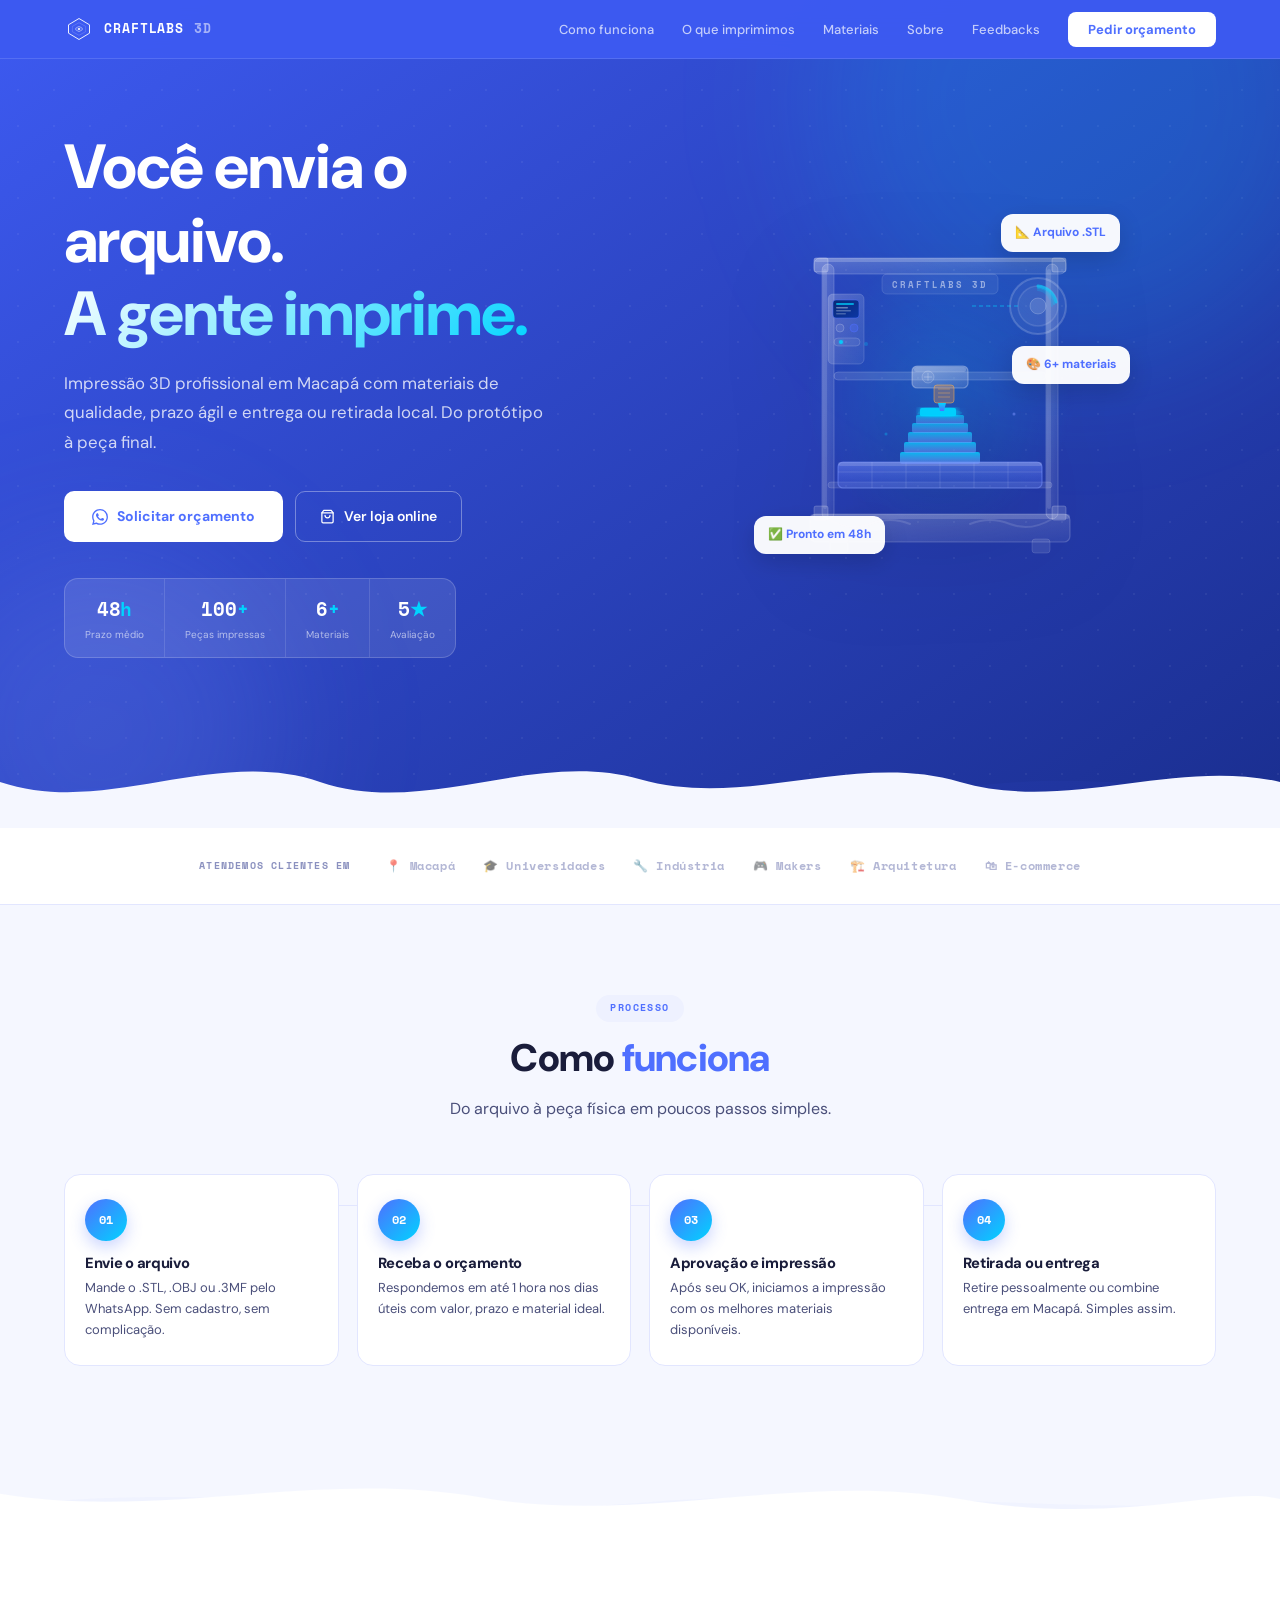
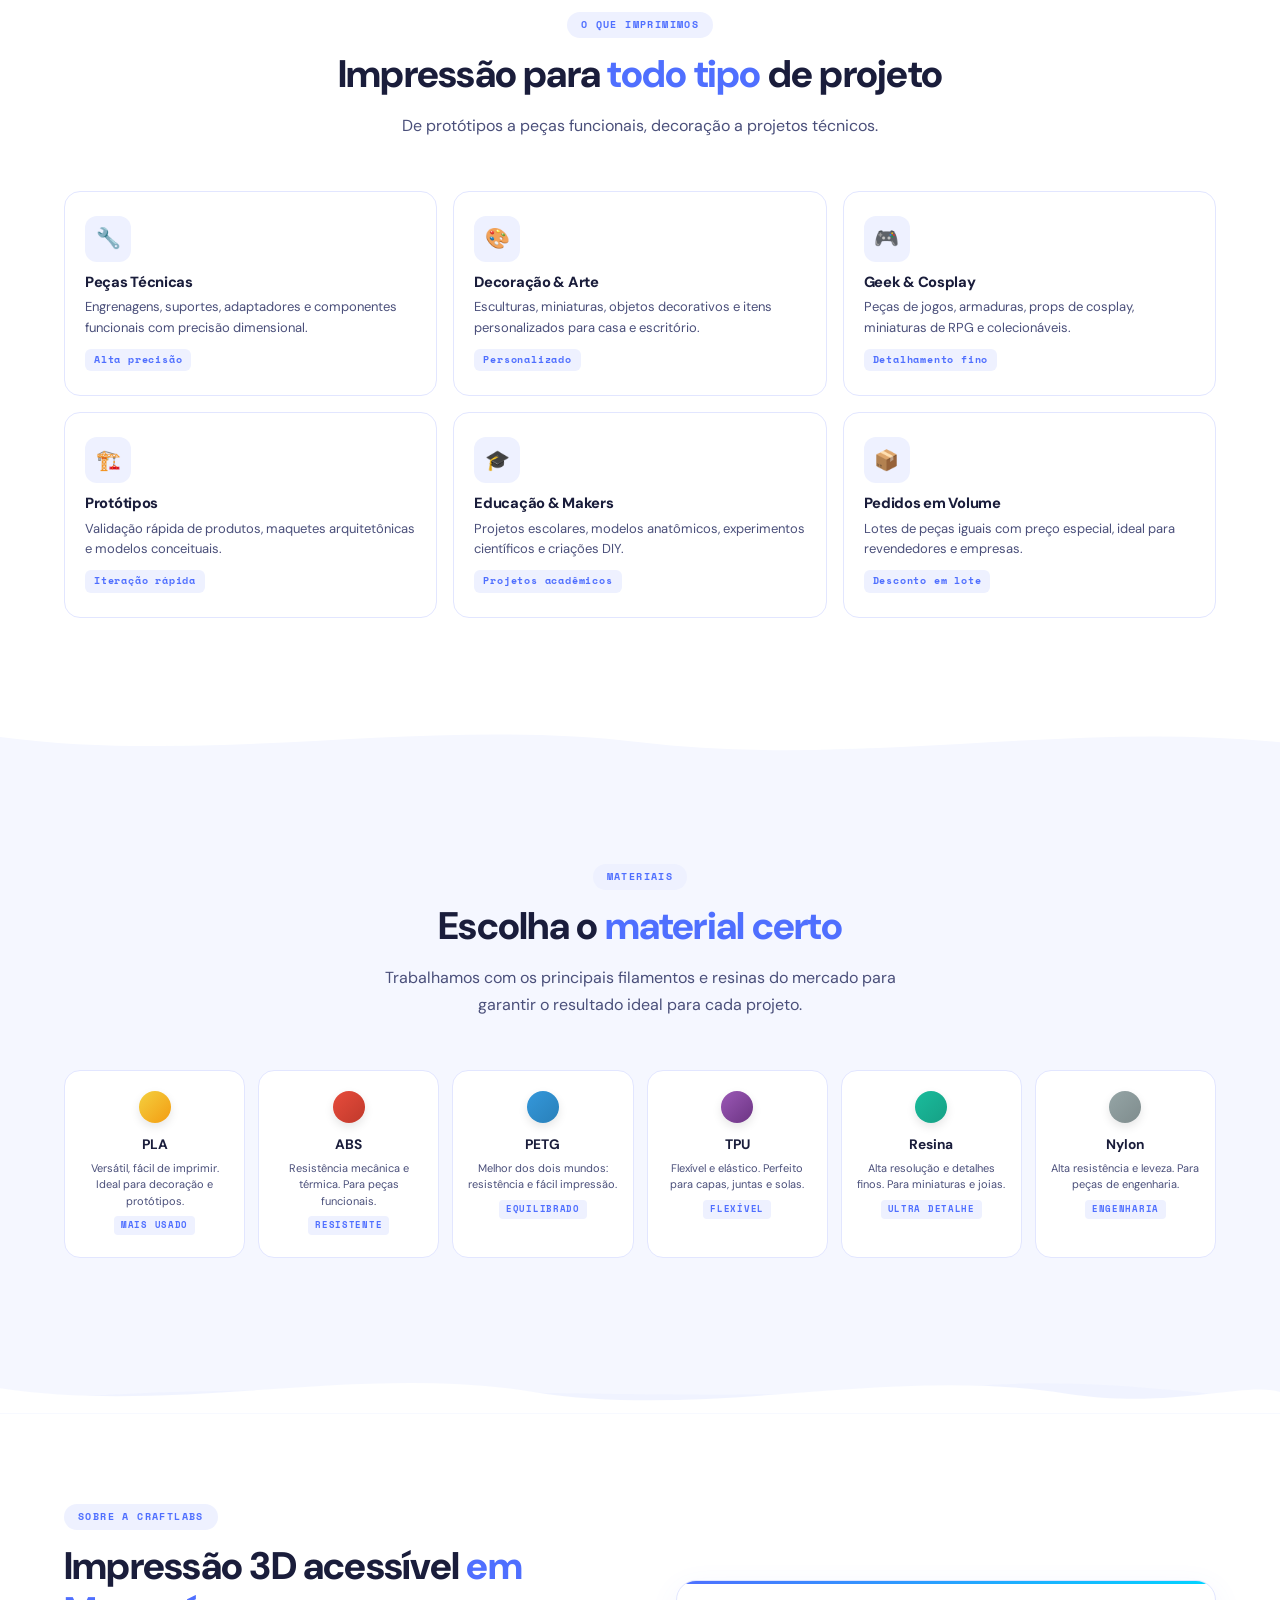
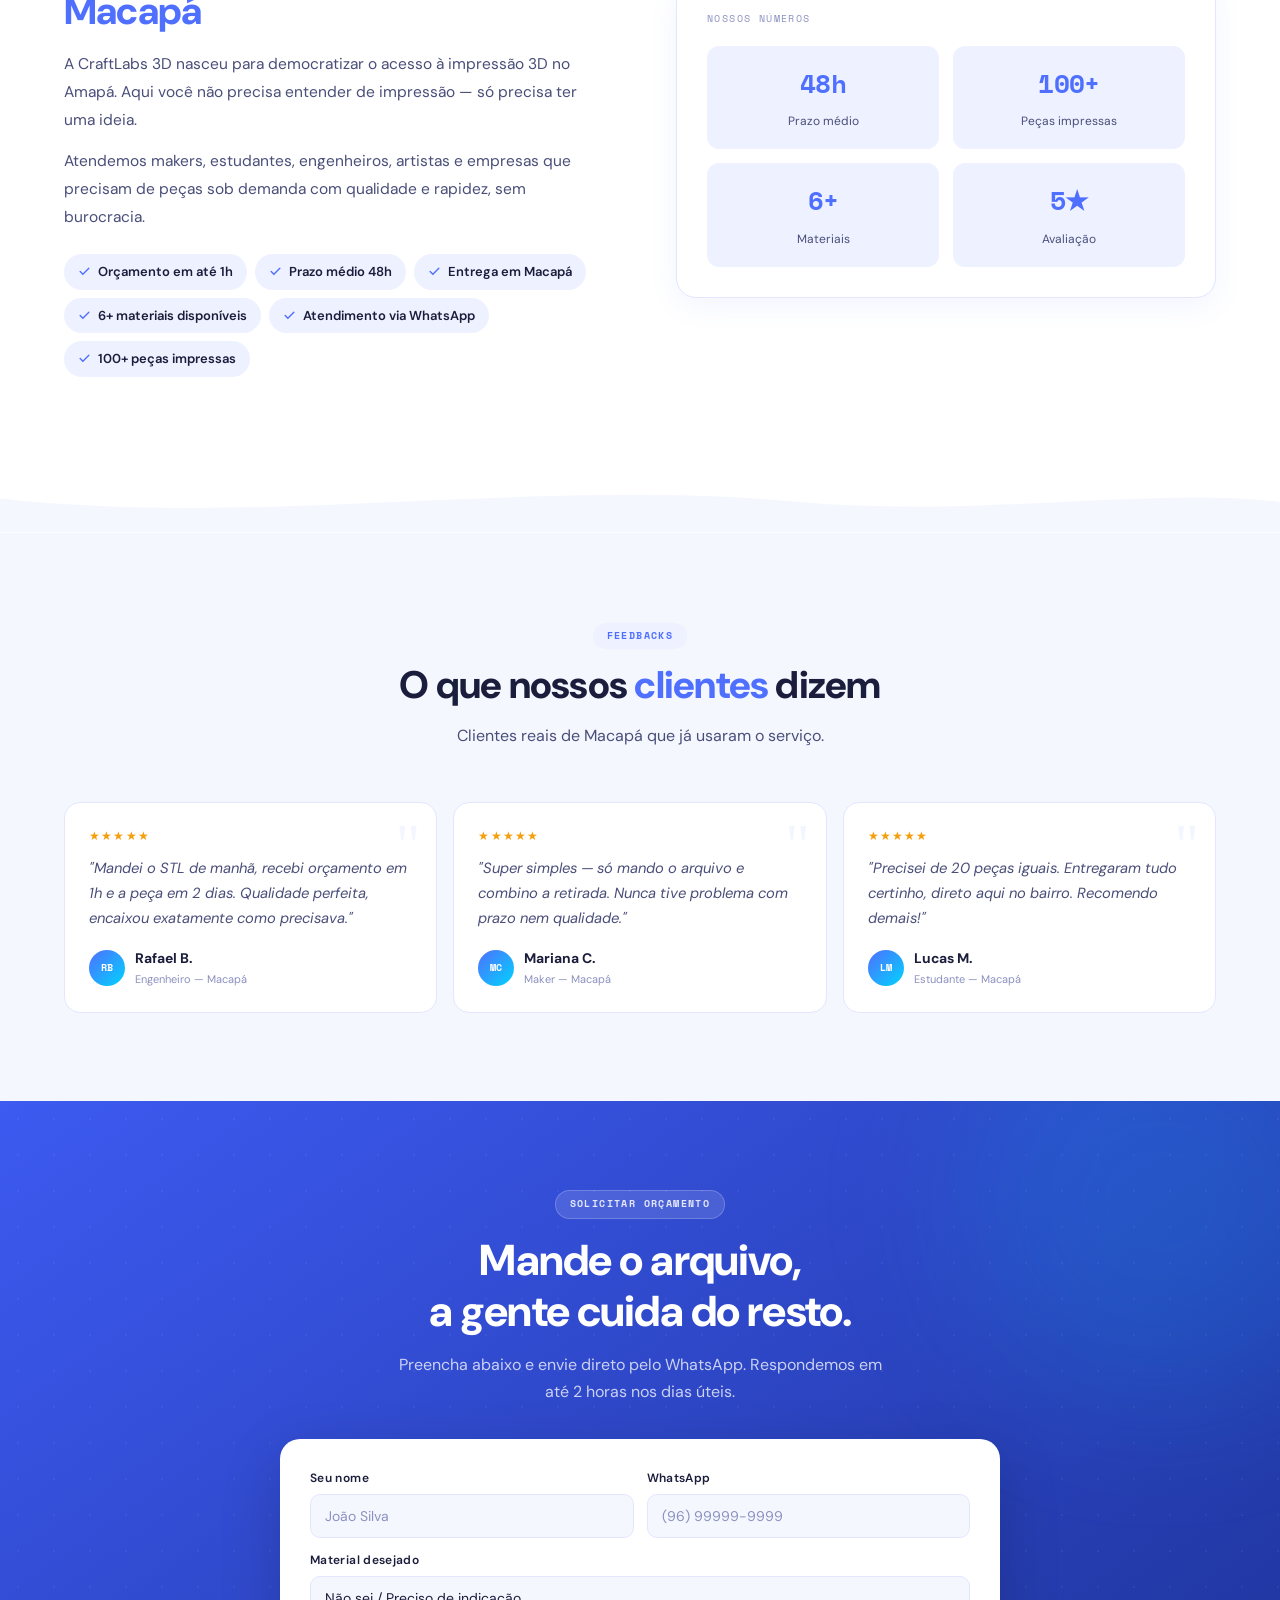
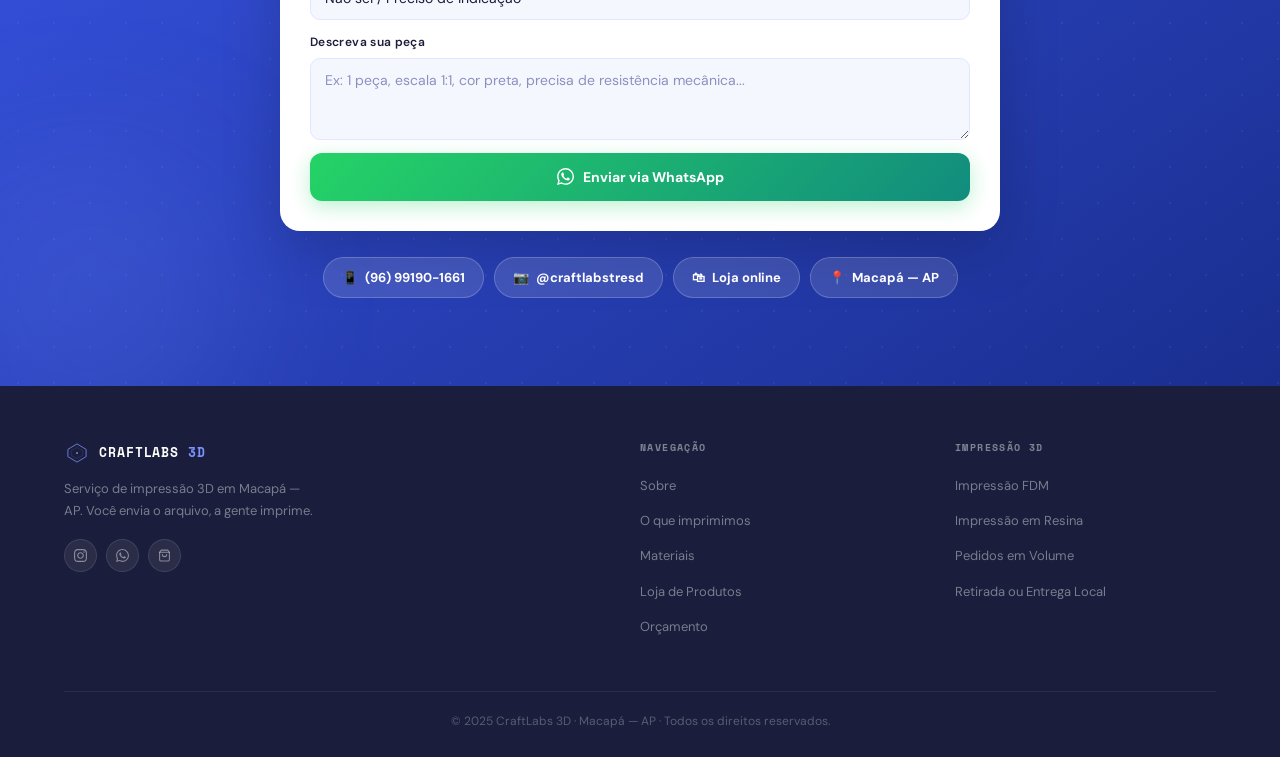
==== commit a90d7335: "Add files via upload" ====
--- a/index.html
+++ b/index.html
@@ -372,7 +372,6 @@
   <div class="hero-grid">
     <!-- LEFT: text -->
     <div class="hero-text" style="animation:fadeUp .8s ease both">
-      <div class="hero-badge"><span class="dot"></span>Macapá — AP · Ativo</div>
       <h1 class="hero-h">Você envia o arquivo.<br><span class="hl">A gente imprime.</span></h1>
       <p class="hero-sub">Impressão 3D profissional em Macapá com materiais de qualidade, prazo ágil e entrega ou retirada local. Do protótipo à peça final.</p>
       <div class="hero-btns">
@@ -571,8 +570,6 @@
     </div>
   </div>
 
-  <div class="scroll-ind">SCROLL<svg width="14" height="18" viewBox="0 0 14 18" fill="none"><path d="M7 2v14M2 12l5 5 5-5" stroke="currentColor" stroke-width="1.5" stroke-linecap="round" stroke-linejoin="round"/></svg></div>
-
   <!-- waves -->
   <div class="wave-foot">
     <div class="wa">
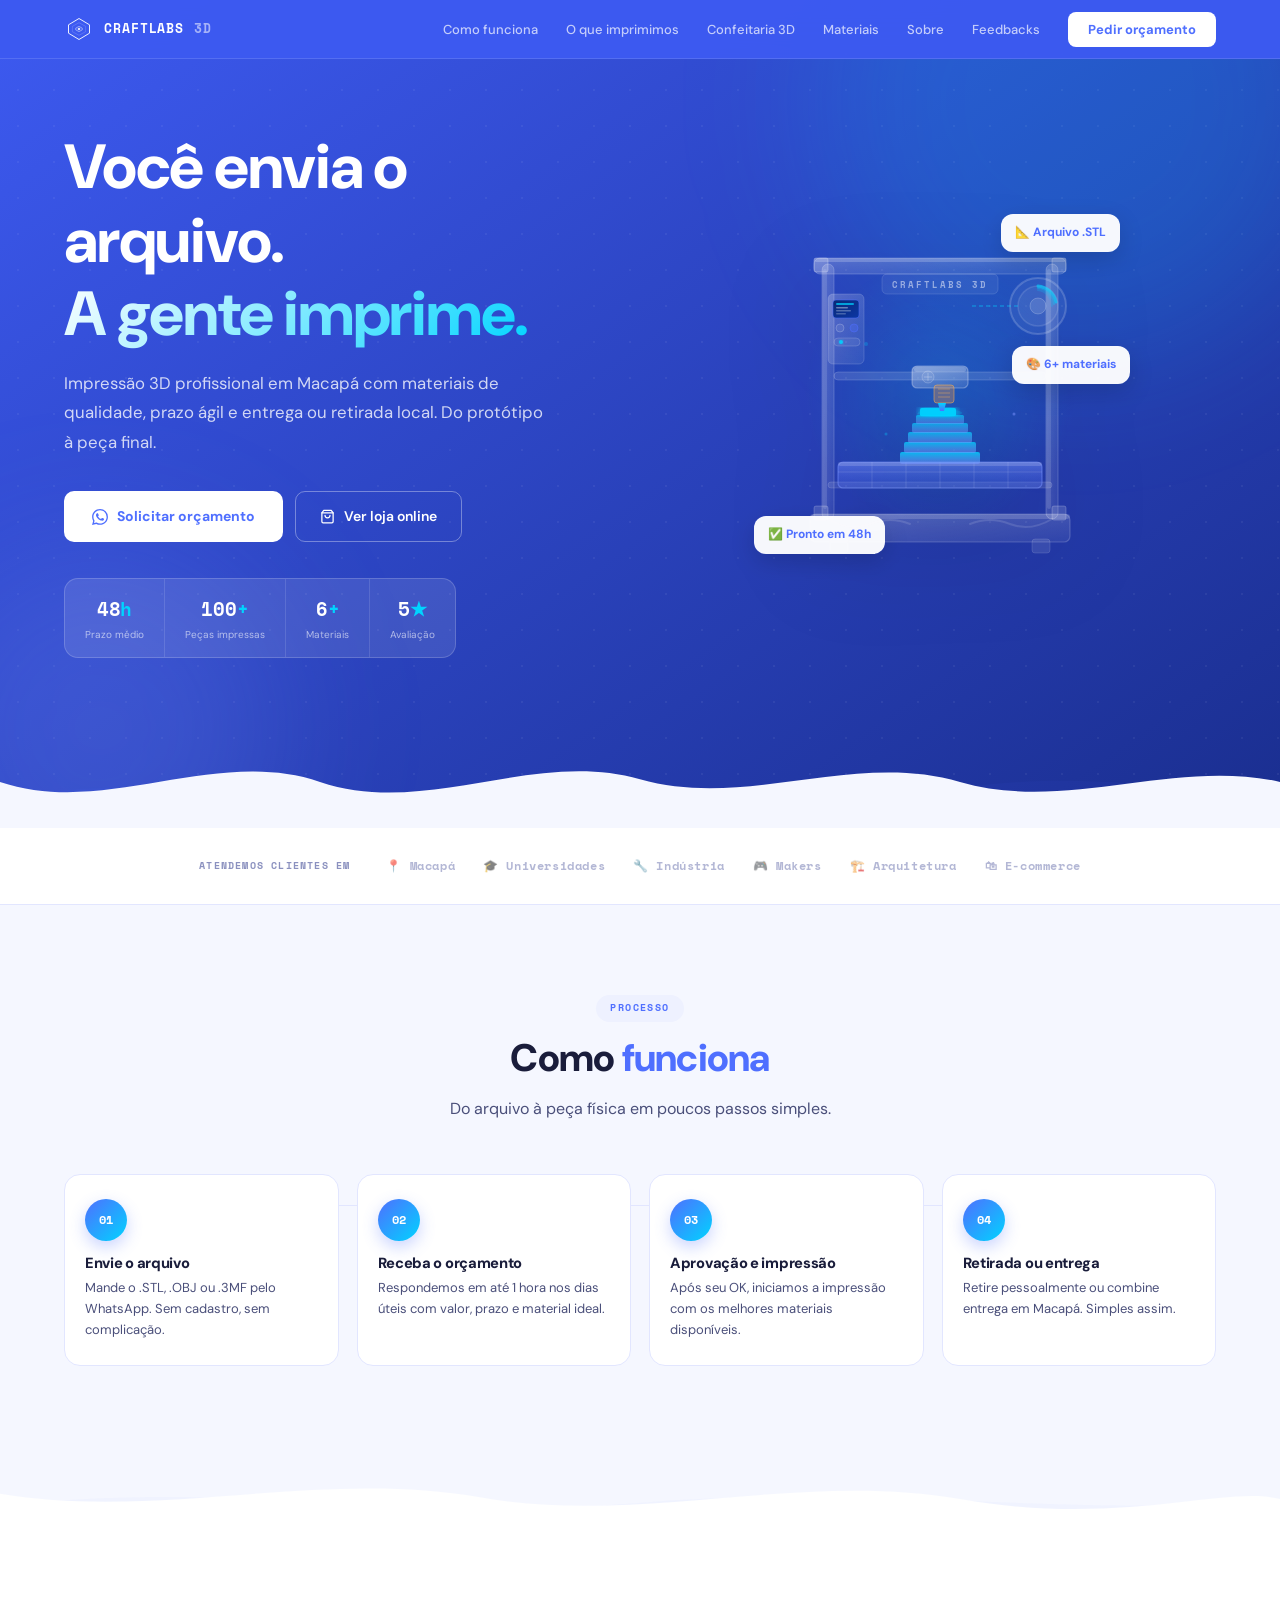
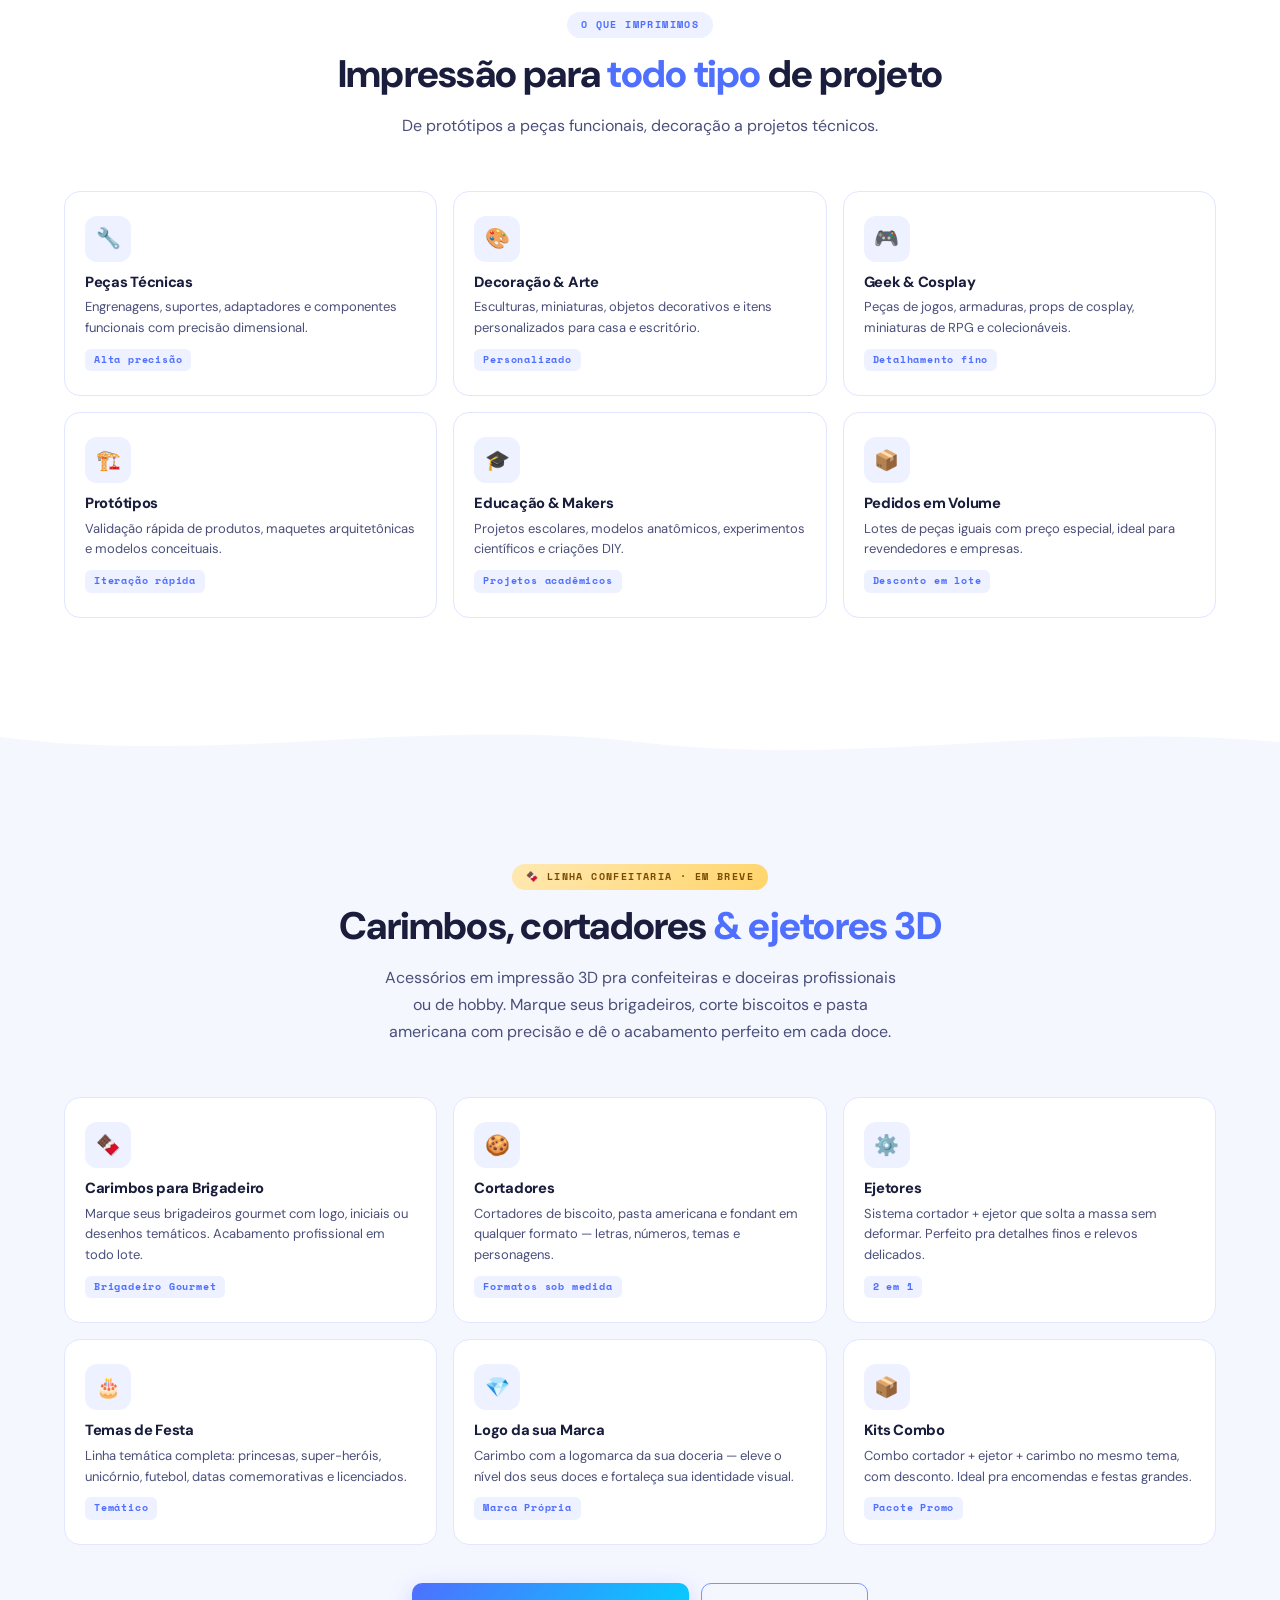
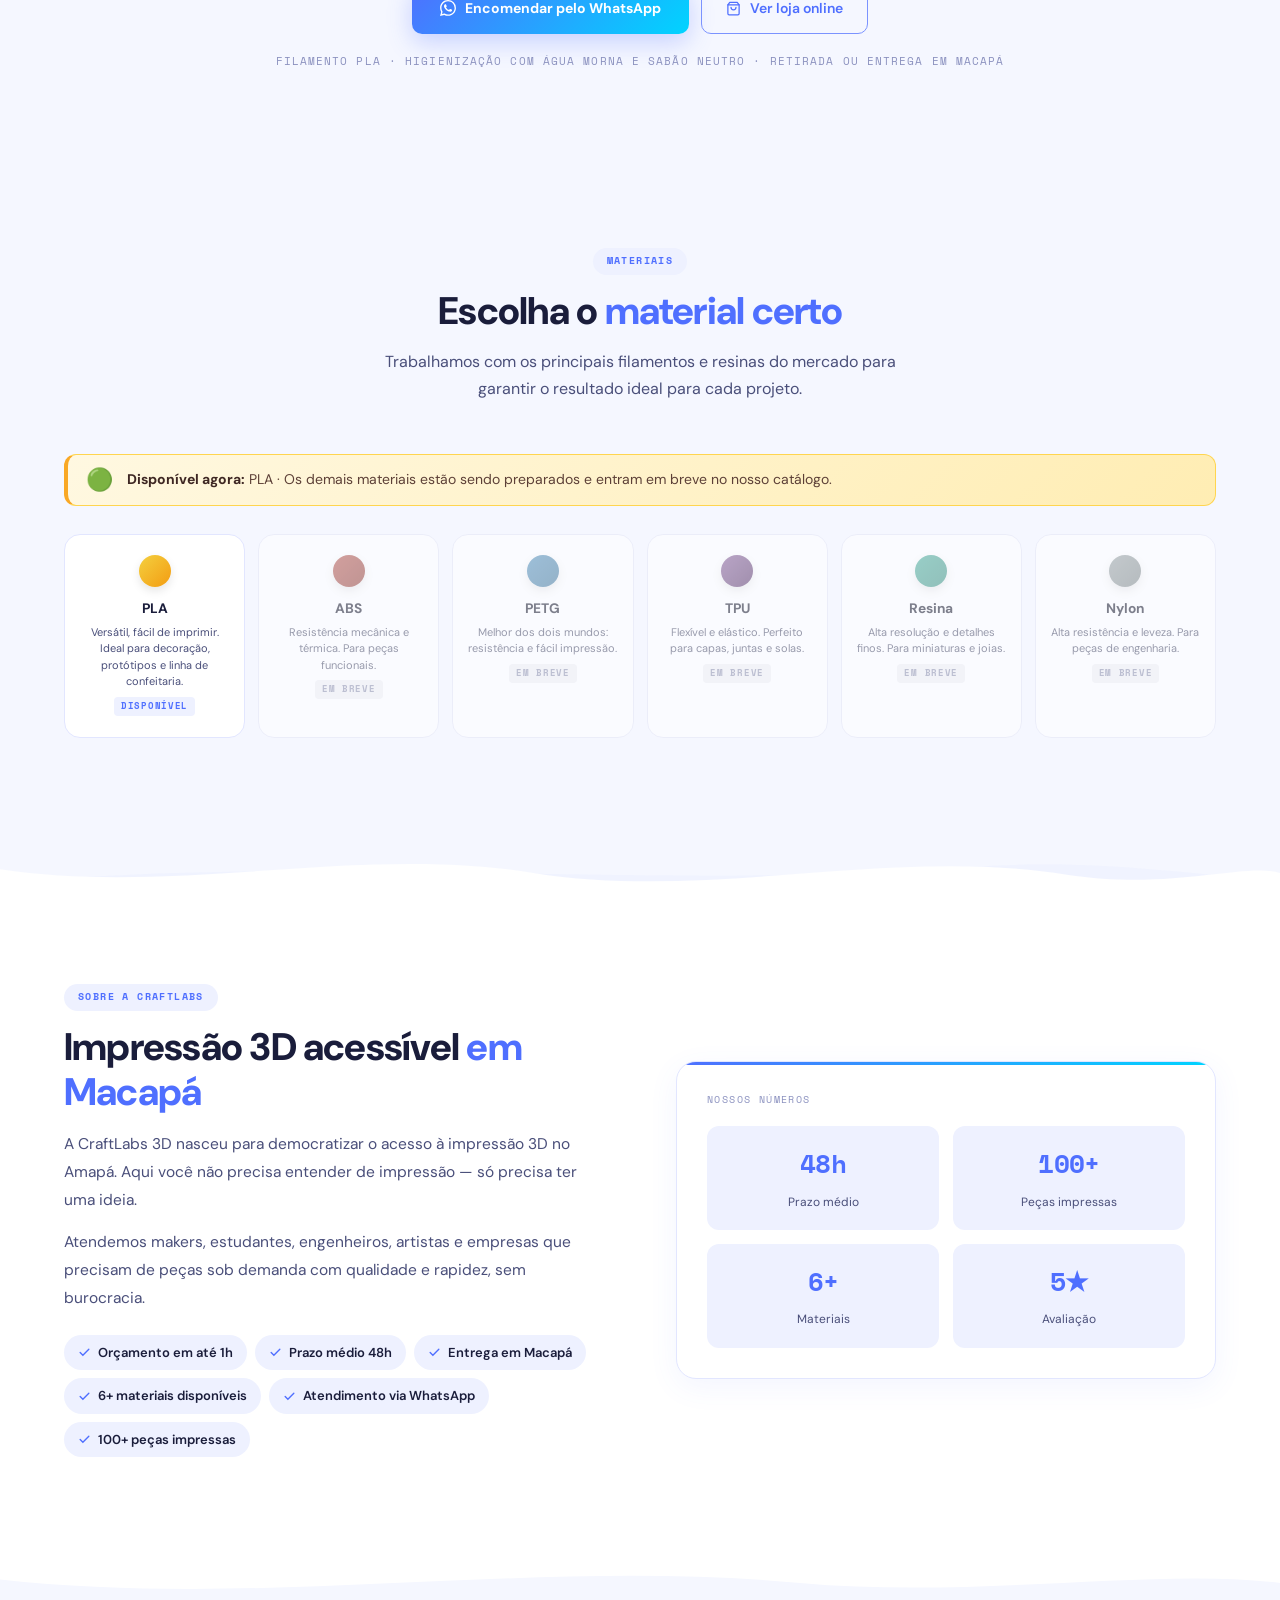
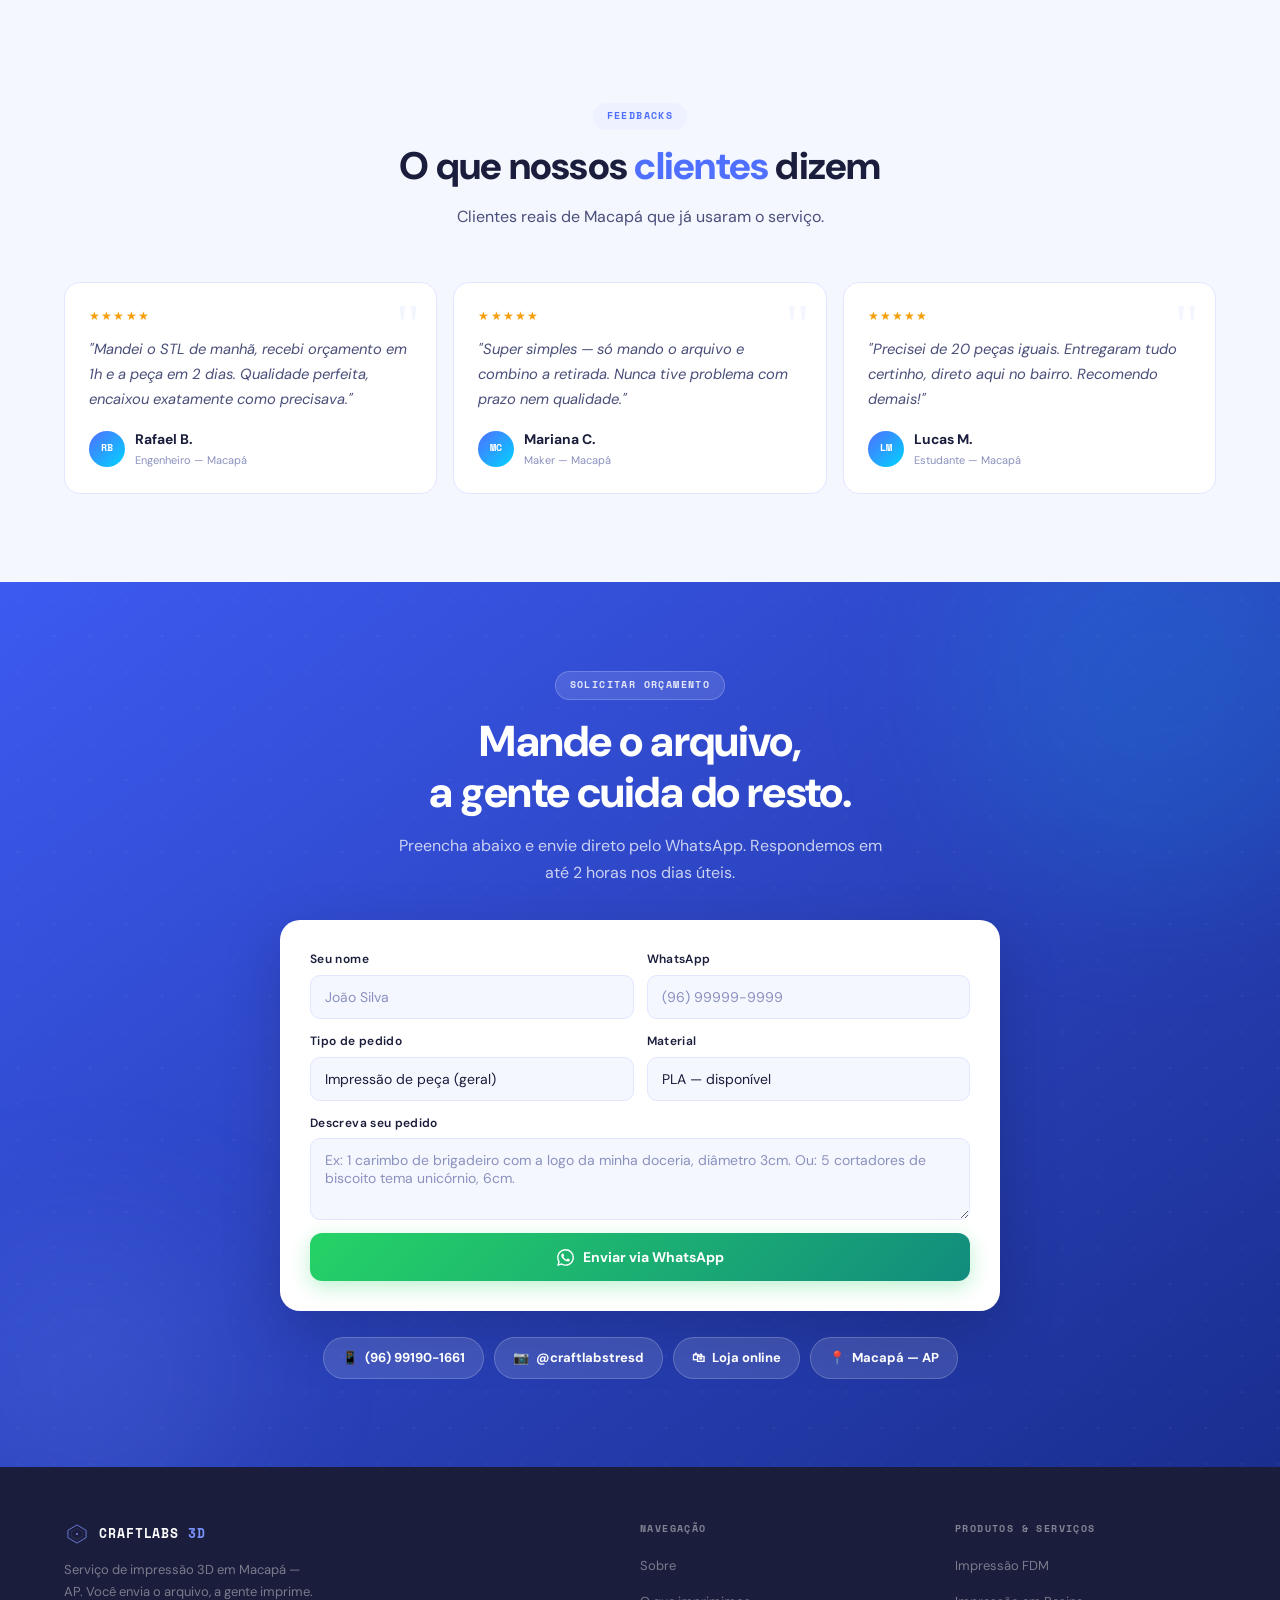
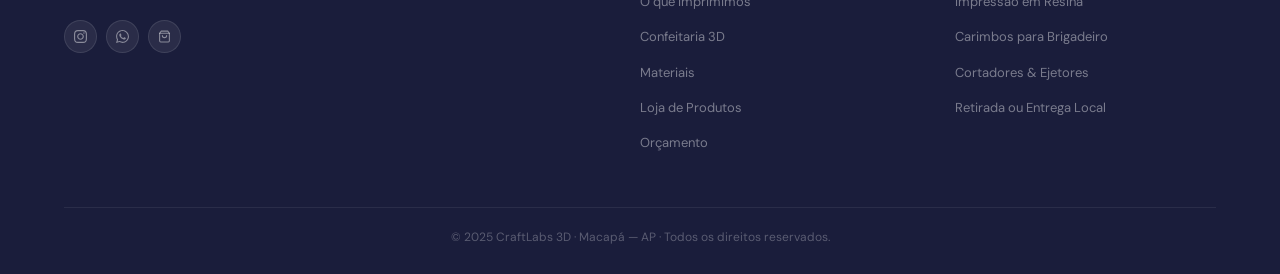
==== commit cc4ad6b6: "Adiciona linha de confeitaria 3D e aviso de disponibilidade do PLA - Nova seção "Confeitaria 3D" no " ====
--- a/index.html
+++ b/index.html
@@ -246,6 +246,25 @@
 .mitem p{color:var(--text);font-size:11px;line-height:1.5}
 .mitem-badge{display:inline-block;margin-top:7px;font-family:'Space Mono',monospace;font-size:9px;font-weight:700;letter-spacing:.08em;padding:2px 7px;border-radius:4px;background:var(--accent-light);color:var(--accent)}
 
+/* ── CARIMBOS 3D ── */
+.stamp-stag{background:linear-gradient(135deg,#FFE9B3,#FFD46A)!important;color:#7A4B00!important}
+.stamp-cta-wrap{text-align:center;margin-top:38px;display:flex;flex-wrap:wrap;gap:12px;justify-content:center}
+.btn-stamp{display:inline-flex;align-items:center;gap:9px;background:linear-gradient(135deg,var(--accent),var(--cyan));color:#fff;padding:14px 28px;border-radius:10px;font-weight:700;font-size:14px;transition:.25s;cursor:pointer;border:none;box-shadow:0 8px 24px rgba(79,111,255,.28)}
+.btn-stamp:hover{transform:translateY(-2px);box-shadow:0 14px 34px rgba(79,111,255,.38)}
+.btn-stamp-outline{display:inline-flex;align-items:center;gap:9px;background:transparent;color:var(--accent);padding:13px 24px;border-radius:10px;font-weight:600;font-size:14px;border:1.5px solid var(--accent2);transition:.25s;cursor:pointer}
+.btn-stamp-outline:hover{background:var(--accent-light);border-color:var(--accent);transform:translateY(-1px)}
+.stamp-note{font-family:'Space Mono',monospace;font-size:11px;color:var(--text-dim);letter-spacing:.1em;text-transform:uppercase;margin-top:18px}
+
+/* ── AVISO DE DISPONIBILIDADE (Materiais) ── */
+.mat-notice{display:flex;align-items:center;gap:14px;background:linear-gradient(135deg,#FFF8E1,#FFEDB3);border:1px solid #FFD54F;border-left:4px solid #F9A825;border-radius:12px;padding:14px 18px;margin-bottom:28px;color:#5D4037;font-size:14px;line-height:1.55}
+.mat-notice strong{color:#3E2723;font-weight:700}
+.mat-notice-ic{font-size:22px;flex-shrink:0;line-height:1}
+@media(max-width:500px){.mat-notice{font-size:13px;padding:12px 14px}}
+
+.mitem.soon{opacity:.55;filter:saturate(.6)}
+.mitem.soon .mitem-badge{background:#F0F0F5;color:#8B91BF}
+.fg select option:disabled{color:#B5B9D6}
+
 /* ── SOBRE ── */
 .about-grid{display:grid;grid-template-columns:1fr 1fr;gap:72px;align-items:center}
 @media(max-width:900px){.about-grid{grid-template-columns:1fr;gap:36px}}
@@ -355,6 +374,7 @@
     <ul class="nav-links" id="navLinks">
       <li><a href="#como-funciona">Como funciona</a></li>
       <li><a href="#categorias">O que imprimimos</a></li>
+      <li><a href="#carimbos">Confeitaria 3D</a></li>
       <li><a href="#materiais">Materiais</a></li>
       <li><a href="#sobre">Sobre</a></li>
       <li><a href="#reviews">Feedbacks</a></li>
@@ -646,6 +666,36 @@
   <div class="wb"><svg viewBox="0 0 1440 70" preserveAspectRatio="none" xmlns="http://www.w3.org/2000/svg"><path d="M0,48 C300,18 600,65 900,44 C1100,30 1300,60 1440,48 L1440,70 L0,70 Z" fill="rgba(0,212,255,0.05)"/></svg><svg viewBox="0 0 1440 70" preserveAspectRatio="none" xmlns="http://www.w3.org/2000/svg"><path d="M0,48 C300,18 600,65 900,44 C1100,30 1300,60 1440,48 L1440,70 L0,70 Z" fill="rgba(0,212,255,0.05)"/></svg></div>
 </div>
 
+<!-- CONFEITARIA: Carimbos, Cortadores & Ejetores -->
+<section class="sec sec-tinted" id="carimbos">
+  <div class="wrap">
+    <div class="sh reveal">
+      <div class="stag stamp-stag">🍫 Linha confeitaria · Em breve</div>
+      <h2 class="sec-h">Carimbos, cortadores <span class="ac">& ejetores 3D</span></h2>
+      <p class="sec-p">Acessórios em impressão 3D pra confeiteiras e doceiras profissionais ou de hobby. Marque seus brigadeiros, corte biscoitos e pasta americana com precisão e dê o acabamento perfeito em cada doce.</p>
+    </div>
+    <div class="cat-grid">
+      <div class="catic reveal"><div class="catic-icon">🍫</div><h3>Carimbos para Brigadeiro</h3><p>Marque seus brigadeiros gourmet com logo, iniciais ou desenhos temáticos. Acabamento profissional em todo lote.</p><span class="catic-tag">Brigadeiro Gourmet</span></div>
+      <div class="catic reveal"><div class="catic-icon">🍪</div><h3>Cortadores</h3><p>Cortadores de biscoito, pasta americana e fondant em qualquer formato — letras, números, temas e personagens.</p><span class="catic-tag">Formatos sob medida</span></div>
+      <div class="catic reveal"><div class="catic-icon">⚙️</div><h3>Ejetores</h3><p>Sistema cortador + ejetor que solta a massa sem deformar. Perfeito pra detalhes finos e relevos delicados.</p><span class="catic-tag">2 em 1</span></div>
+      <div class="catic reveal"><div class="catic-icon">🎂</div><h3>Temas de Festa</h3><p>Linha temática completa: princesas, super-heróis, unicórnio, futebol, datas comemorativas e licenciados.</p><span class="catic-tag">Temático</span></div>
+      <div class="catic reveal"><div class="catic-icon">💎</div><h3>Logo da sua Marca</h3><p>Carimbo com a logomarca da sua doceria — eleve o nível dos seus doces e fortaleça sua identidade visual.</p><span class="catic-tag">Marca Própria</span></div>
+      <div class="catic reveal"><div class="catic-icon">📦</div><h3>Kits Combo</h3><p>Combo cortador + ejetor + carimbo no mesmo tema, com desconto. Ideal pra encomendas e festas grandes.</p><span class="catic-tag">Pacote Promo</span></div>
+    </div>
+    <div class="stamp-cta-wrap reveal">
+      <a href="#contato" class="btn-stamp">
+        <svg width="16" height="16" viewBox="0 0 24 24" fill="currentColor"><path d="M17.472 14.382c-.297-.149-1.758-.867-2.03-.967-.273-.099-.471-.148-.67.15-.197.297-.767.966-.94 1.164-.173.199-.347.223-.644.075-.297-.15-1.255-.463-2.39-1.475-.883-.788-1.48-1.761-1.653-2.059-.173-.297-.018-.458.13-.606.134-.133.298-.347.446-.52.149-.174.198-.298.298-.497.099-.198.05-.371-.025-.52-.075-.149-.669-1.612-.916-2.207-.242-.579-.487-.5-.669-.51-.173-.008-.371-.01-.57-.01-.198 0-.52.074-.792.372-.272.297-1.04 1.016-1.04 2.479 0 1.462 1.065 2.875 1.213 3.074.149.198 2.096 3.2 5.077 4.487.709.306 1.262.489 1.694.625.712.227 1.36.195 1.871.118.571-.085 1.758-.719 2.006-1.413.248-.694.248-1.289.173-1.413-.074-.124-.272-.198-.57-.347m-5.421 7.403h-.004a9.87 9.87 0 01-5.031-1.378l-.361-.214-3.741.982.998-3.648-.235-.374a9.86 9.86 0 01-1.51-5.26c.001-5.45 4.436-9.884 9.888-9.884 2.64 0 5.122 1.03 6.988 2.898a9.825 9.825 0 012.893 6.994c-.003 5.45-4.437 9.884-9.885 9.884m8.413-18.297A11.815 11.815 0 0012.05 0C5.495 0 .16 5.335.157 11.892c0 2.096.547 4.142 1.588 5.945L.057 24l6.305-1.654a11.882 11.882 0 005.683 1.448h.005c6.554 0 11.89-5.335 11.893-11.893a11.821 11.821 0 00-3.48-8.413z"/></svg>
+        Encomendar pelo WhatsApp
+      </a>
+      <a href="https://craftlabstresd.offstore.me/" target="_blank" class="btn-stamp-outline">
+        <svg width="15" height="15" viewBox="0 0 24 24" fill="none" stroke="currentColor" stroke-width="2" stroke-linecap="round" stroke-linejoin="round"><path d="M6 2L3 6v14a2 2 0 002 2h14a2 2 0 002-2V6l-3-4z"/><line x1="3" y1="6" x2="21" y2="6"/><path d="M16 10a4 4 0 01-8 0"/></svg>
+        Ver loja online
+      </a>
+    </div>
+    <div class="stamp-note reveal" style="text-align:center">Filamento PLA · Higienização com água morna e sabão neutro · Retirada ou entrega em Macapá</div>
+  </div>
+</section>
+
 <!-- MATERIAIS -->
 <section class="sec sec-tinted" id="materiais">
   <div class="wrap">
@@ -654,13 +704,17 @@
       <h2 class="sec-h">Escolha o <span class="ac">material certo</span></h2>
       <p class="sec-p">Trabalhamos com os principais filamentos e resinas do mercado para garantir o resultado ideal para cada projeto.</p>
     </div>
+    <div class="mat-notice reveal">
+      <span class="mat-notice-ic">🟢</span>
+      <div><strong>Disponível agora:</strong> PLA · Os demais materiais estão sendo preparados e entram em breve no nosso catálogo.</div>
+    </div>
     <div class="mat-grid">
-      <div class="mitem reveal"><div class="mitem-dot" style="background:linear-gradient(135deg,#F4D03F,#F39C12)"></div><h4>PLA</h4><p>Versátil, fácil de imprimir. Ideal para decoração e protótipos.</p><span class="mitem-badge">MAIS USADO</span></div>
-      <div class="mitem reveal"><div class="mitem-dot" style="background:linear-gradient(135deg,#E74C3C,#C0392B)"></div><h4>ABS</h4><p>Resistência mecânica e térmica. Para peças funcionais.</p><span class="mitem-badge">RESISTENTE</span></div>
-      <div class="mitem reveal"><div class="mitem-dot" style="background:linear-gradient(135deg,#3498DB,#2980B9)"></div><h4>PETG</h4><p>Melhor dos dois mundos: resistência e fácil impressão.</p><span class="mitem-badge">EQUILIBRADO</span></div>
-      <div class="mitem reveal"><div class="mitem-dot" style="background:linear-gradient(135deg,#9B59B6,#6C3483)"></div><h4>TPU</h4><p>Flexível e elástico. Perfeito para capas, juntas e solas.</p><span class="mitem-badge">FLEXÍVEL</span></div>
-      <div class="mitem reveal"><div class="mitem-dot" style="background:linear-gradient(135deg,#1ABC9C,#16A085)"></div><h4>Resina</h4><p>Alta resolução e detalhes finos. Para miniaturas e joias.</p><span class="mitem-badge">ULTRA DETALHE</span></div>
-      <div class="mitem reveal"><div class="mitem-dot" style="background:linear-gradient(135deg,#95A5A6,#7F8C8D)"></div><h4>Nylon</h4><p>Alta resistência e leveza. Para peças de engenharia.</p><span class="mitem-badge">ENGENHARIA</span></div>
+      <div class="mitem reveal"><div class="mitem-dot" style="background:linear-gradient(135deg,#F4D03F,#F39C12)"></div><h4>PLA</h4><p>Versátil, fácil de imprimir. Ideal para decoração, protótipos e linha de confeitaria.</p><span class="mitem-badge">DISPONÍVEL</span></div>
+      <div class="mitem reveal soon"><div class="mitem-dot" style="background:linear-gradient(135deg,#E74C3C,#C0392B)"></div><h4>ABS</h4><p>Resistência mecânica e térmica. Para peças funcionais.</p><span class="mitem-badge">EM BREVE</span></div>
+      <div class="mitem reveal soon"><div class="mitem-dot" style="background:linear-gradient(135deg,#3498DB,#2980B9)"></div><h4>PETG</h4><p>Melhor dos dois mundos: resistência e fácil impressão.</p><span class="mitem-badge">EM BREVE</span></div>
+      <div class="mitem reveal soon"><div class="mitem-dot" style="background:linear-gradient(135deg,#9B59B6,#6C3483)"></div><h4>TPU</h4><p>Flexível e elástico. Perfeito para capas, juntas e solas.</p><span class="mitem-badge">EM BREVE</span></div>
+      <div class="mitem reveal soon"><div class="mitem-dot" style="background:linear-gradient(135deg,#1ABC9C,#16A085)"></div><h4>Resina</h4><p>Alta resolução e detalhes finos. Para miniaturas e joias.</p><span class="mitem-badge">EM BREVE</span></div>
+      <div class="mitem reveal soon"><div class="mitem-dot" style="background:linear-gradient(135deg,#95A5A6,#7F8C8D)"></div><h4>Nylon</h4><p>Alta resistência e leveza. Para peças de engenharia.</p><span class="mitem-badge">EM BREVE</span></div>
     </div>
   </div>
 </section>
@@ -740,10 +794,29 @@
           <div class="fg"><label>Seu nome</label><input type="text" placeholder="João Silva" id="fn"/></div>
           <div class="fg"><label>WhatsApp</label><input type="text" placeholder="(96) 99999-9999" id="fw"/></div>
         </div>
-        <div class="fg"><label>Material desejado</label>
-          <select id="fm"><option>Não sei / Preciso de indicação</option><option>PLA</option><option>ABS</option><option>PETG</option><option>TPU (flexível)</option><option>Resina</option><option>Nylon</option></select>
+        <div class="frow">
+          <div class="fg"><label>Tipo de pedido</label>
+            <select id="ft">
+              <option value="Impressão de peça (geral)">Impressão de peça (geral)</option>
+              <option value="Carimbo para brigadeiro">🍫 Carimbo para brigadeiro</option>
+              <option value="Cortador (biscoito / pasta americana)">🍪 Cortador (biscoito / pasta americana)</option>
+              <option value="Ejetor / cortador com ejetor">⚙️ Ejetor / cortador com ejetor</option>
+              <option value="Kit combo (carimbo + cortador + ejetor)">📦 Kit combo confeitaria</option>
+              <option value="Outro">Outro</option>
+            </select>
+          </div>
+          <div class="fg"><label>Material</label>
+            <select id="fm">
+              <option value="PLA">PLA — disponível</option>
+              <option value="ABS" disabled>ABS (em breve)</option>
+              <option value="PETG" disabled>PETG (em breve)</option>
+              <option value="TPU" disabled>TPU flexível (em breve)</option>
+              <option value="Resina" disabled>Resina (em breve)</option>
+              <option value="Nylon" disabled>Nylon (em breve)</option>
+            </select>
+          </div>
         </div>
-        <div class="fg"><label>Descreva sua peça</label><textarea placeholder="Ex: 1 peça, escala 1:1, cor preta, precisa de resistência mecânica..." id="fd"></textarea></div>
+        <div class="fg"><label>Descreva seu pedido</label><textarea placeholder="Ex: 1 carimbo de brigadeiro com a logo da minha doceria, diâmetro 3cm. Ou: 5 cortadores de biscoito tema unicórnio, 6cm." id="fd"></textarea></div>
         <button class="fbtn" onclick="sendWA()">
           <svg width="17" height="17" viewBox="0 0 24 24" fill="currentColor"><path d="M17.472 14.382c-.297-.149-1.758-.867-2.03-.967-.273-.099-.471-.148-.67.15-.197.297-.767.966-.94 1.164-.173.199-.347.223-.644.075-.297-.15-1.255-.463-2.39-1.475-.883-.788-1.48-1.761-1.653-2.059-.173-.297-.018-.458.13-.606.134-.133.298-.347.446-.52.149-.174.198-.298.298-.497.099-.198.05-.371-.025-.52-.075-.149-.669-1.612-.916-2.207-.242-.579-.487-.5-.669-.51-.173-.008-.371-.01-.57-.01-.198 0-.52.074-.792.372-.272.297-1.04 1.016-1.04 2.479 0 1.462 1.065 2.875 1.213 3.074.149.198 2.096 3.2 5.077 4.487.709.306 1.262.489 1.694.625.712.227 1.36.195 1.871.118.571-.085 1.758-.719 2.006-1.413.248-.694.248-1.289.173-1.413-.074-.124-.272-.198-.57-.347m-5.421 7.403h-.004a9.87 9.87 0 01-5.031-1.378l-.361-.214-3.741.982.998-3.648-.235-.374a9.86 9.86 0 01-1.51-5.26c.001-5.45 4.436-9.884 9.888-9.884 2.64 0 5.122 1.03 6.988 2.898a9.825 9.825 0 012.893 6.994c-.003 5.45-4.437 9.884-9.885 9.884m8.413-18.297A11.815 11.815 0 0012.05 0C5.495 0 .16 5.335.157 11.892c0 2.096.547 4.142 1.588 5.945L.057 24l6.305-1.654a11.882 11.882 0 005.683 1.448h.005c6.554 0 11.89-5.335 11.893-11.893a11.821 11.821 0 00-3.48-8.413z"/></svg>
           Enviar via WhatsApp
@@ -775,8 +848,8 @@
           <a href="https://craftlabstresd.offstore.me/" target="_blank"><svg width="13" height="13" viewBox="0 0 24 24" fill="none" stroke="currentColor" stroke-width="2" stroke-linecap="round" stroke-linejoin="round"><path d="M6 2L3 6v14a2 2 0 002 2h14a2 2 0 002-2V6l-3-4z"/><line x1="3" y1="6" x2="21" y2="6"/><path d="M16 10a4 4 0 01-8 0"/></svg></a>
         </div>
       </div>
-      <div class="fl"><h5>Navegação</h5><ul><li><a href="#sobre">Sobre</a></li><li><a href="#categorias">O que imprimimos</a></li><li><a href="#materiais">Materiais</a></li><li><a href="https://craftlabstresd.offstore.me/" target="_blank">Loja de Produtos</a></li><li><a href="#contato">Orçamento</a></li></ul></div>
-      <div class="fl"><h5>Impressão 3D</h5><ul><li><a href="#">Impressão FDM</a></li><li><a href="#">Impressão em Resina</a></li><li><a href="#">Pedidos em Volume</a></li><li><a href="#">Retirada ou Entrega Local</a></li></ul></div>
+      <div class="fl"><h5>Navegação</h5><ul><li><a href="#sobre">Sobre</a></li><li><a href="#categorias">O que imprimimos</a></li><li><a href="#carimbos">Confeitaria 3D</a></li><li><a href="#materiais">Materiais</a></li><li><a href="https://craftlabstresd.offstore.me/" target="_blank">Loja de Produtos</a></li><li><a href="#contato">Orçamento</a></li></ul></div>
+      <div class="fl"><h5>Produtos & Serviços</h5><ul><li><a href="#categorias">Impressão FDM</a></li><li><a href="#materiais">Impressão em Resina</a></li><li><a href="#carimbos">Carimbos para Brigadeiro</a></li><li><a href="#carimbos">Cortadores & Ejetores</a></li><li><a href="#contato">Retirada ou Entrega Local</a></li></ul></div>
     </div>
     <div class="fbot">© 2025 CraftLabs 3D · Macapá — AP · Todos os direitos reservados.</div>
   </div>
@@ -794,10 +867,11 @@
 function sendWA(){
   const n=document.getElementById('fn')?.value||'';
   const w=document.getElementById('fw')?.value||'';
+  const t=document.getElementById('ft')?.value||'';
   const m=document.getElementById('fm')?.value||'';
   const d=document.getElementById('fd')?.value||'';
-  if(!n&&!d){alert('Preencha pelo menos seu nome e a descrição da peça.');return}
-  window.open(`https://wa.me/5596991901661?text=${encodeURIComponent(`Olá! Vim pelo site CraftLabs 3D.\n\n*Nome:* ${n}\n*WhatsApp:* ${w}\n*Material:* ${m}\n*Descrição:* ${d}`)}`,'_blank');
+  if(!n&&!d){alert('Preencha pelo menos seu nome e a descrição do pedido.');return}
+  window.open(`https://wa.me/5596991901661?text=${encodeURIComponent(`Olá! Vim pelo site CraftLabs 3D.\n\n*Nome:* ${n}\n*WhatsApp:* ${w}\n*Tipo de pedido:* ${t}\n*Material:* ${m}\n*Descrição:* ${d}`)}`,'_blank');
 }
 </script>
 </body>
